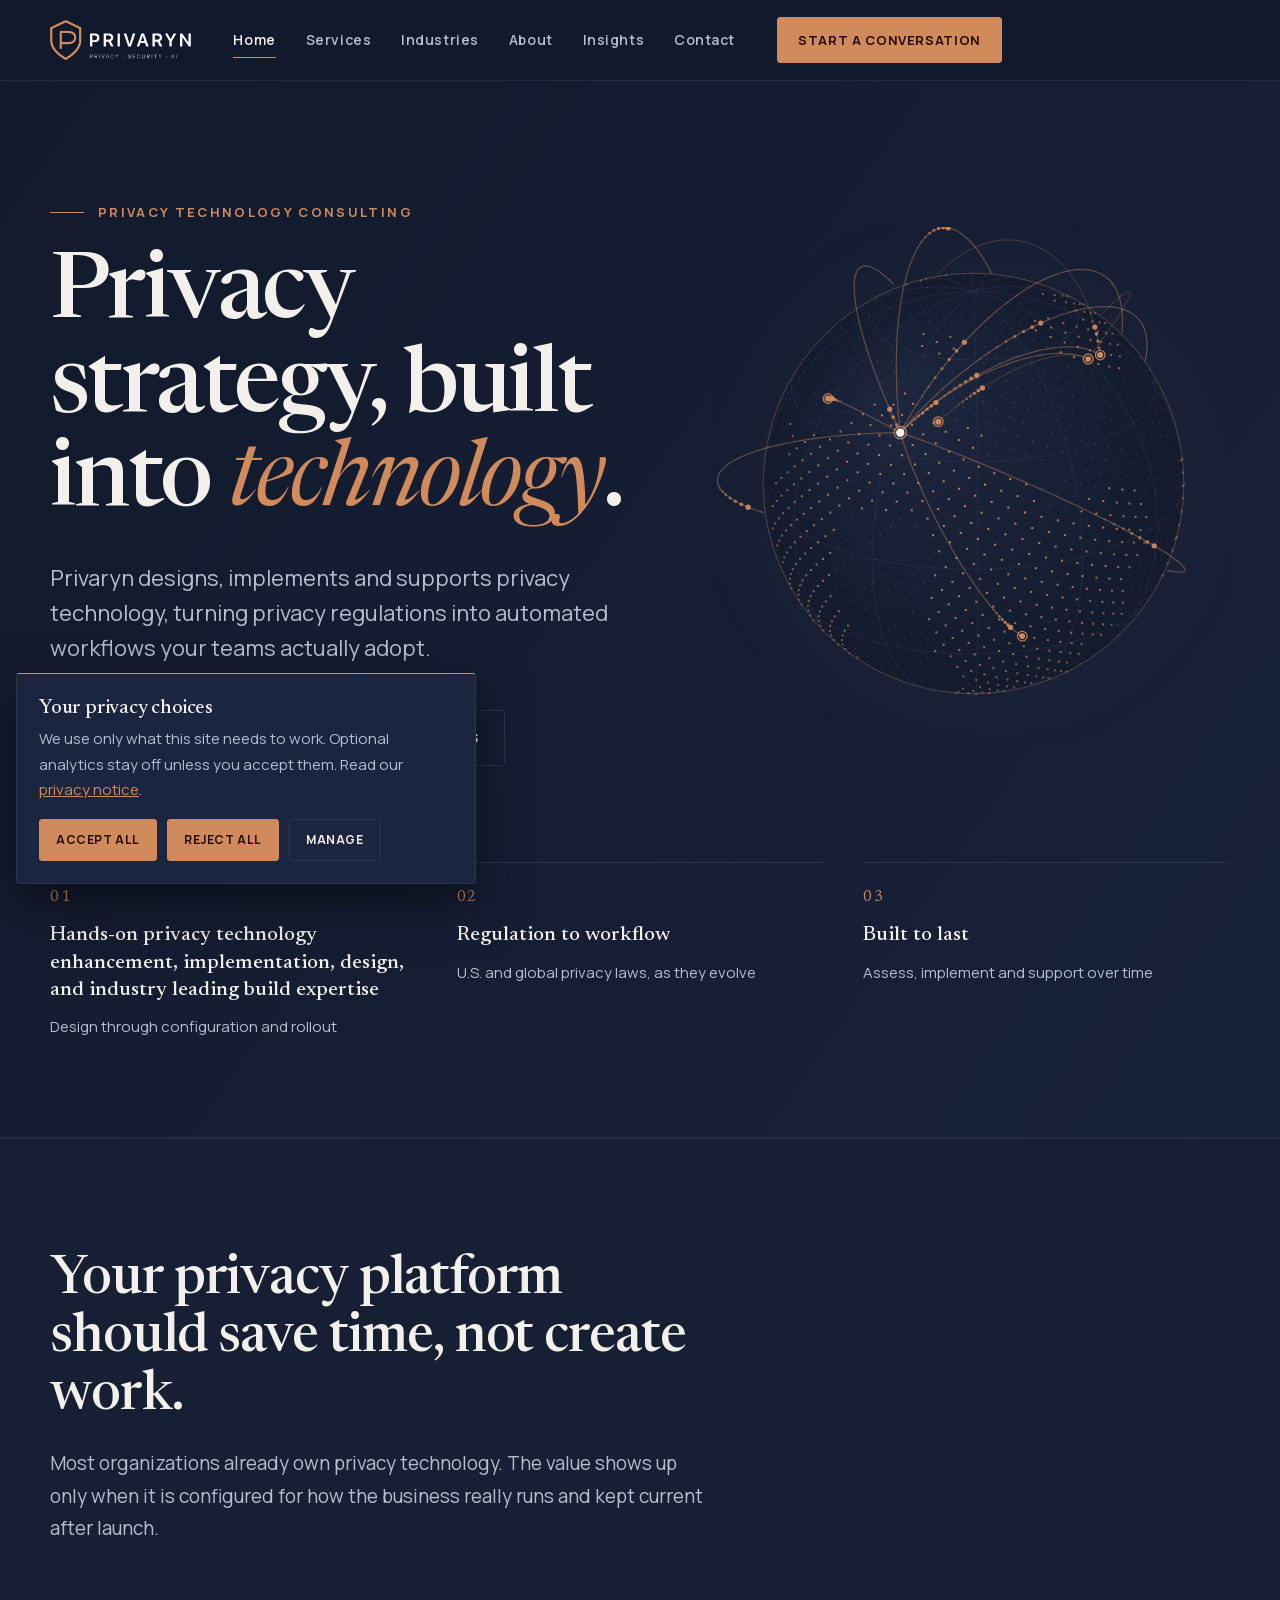
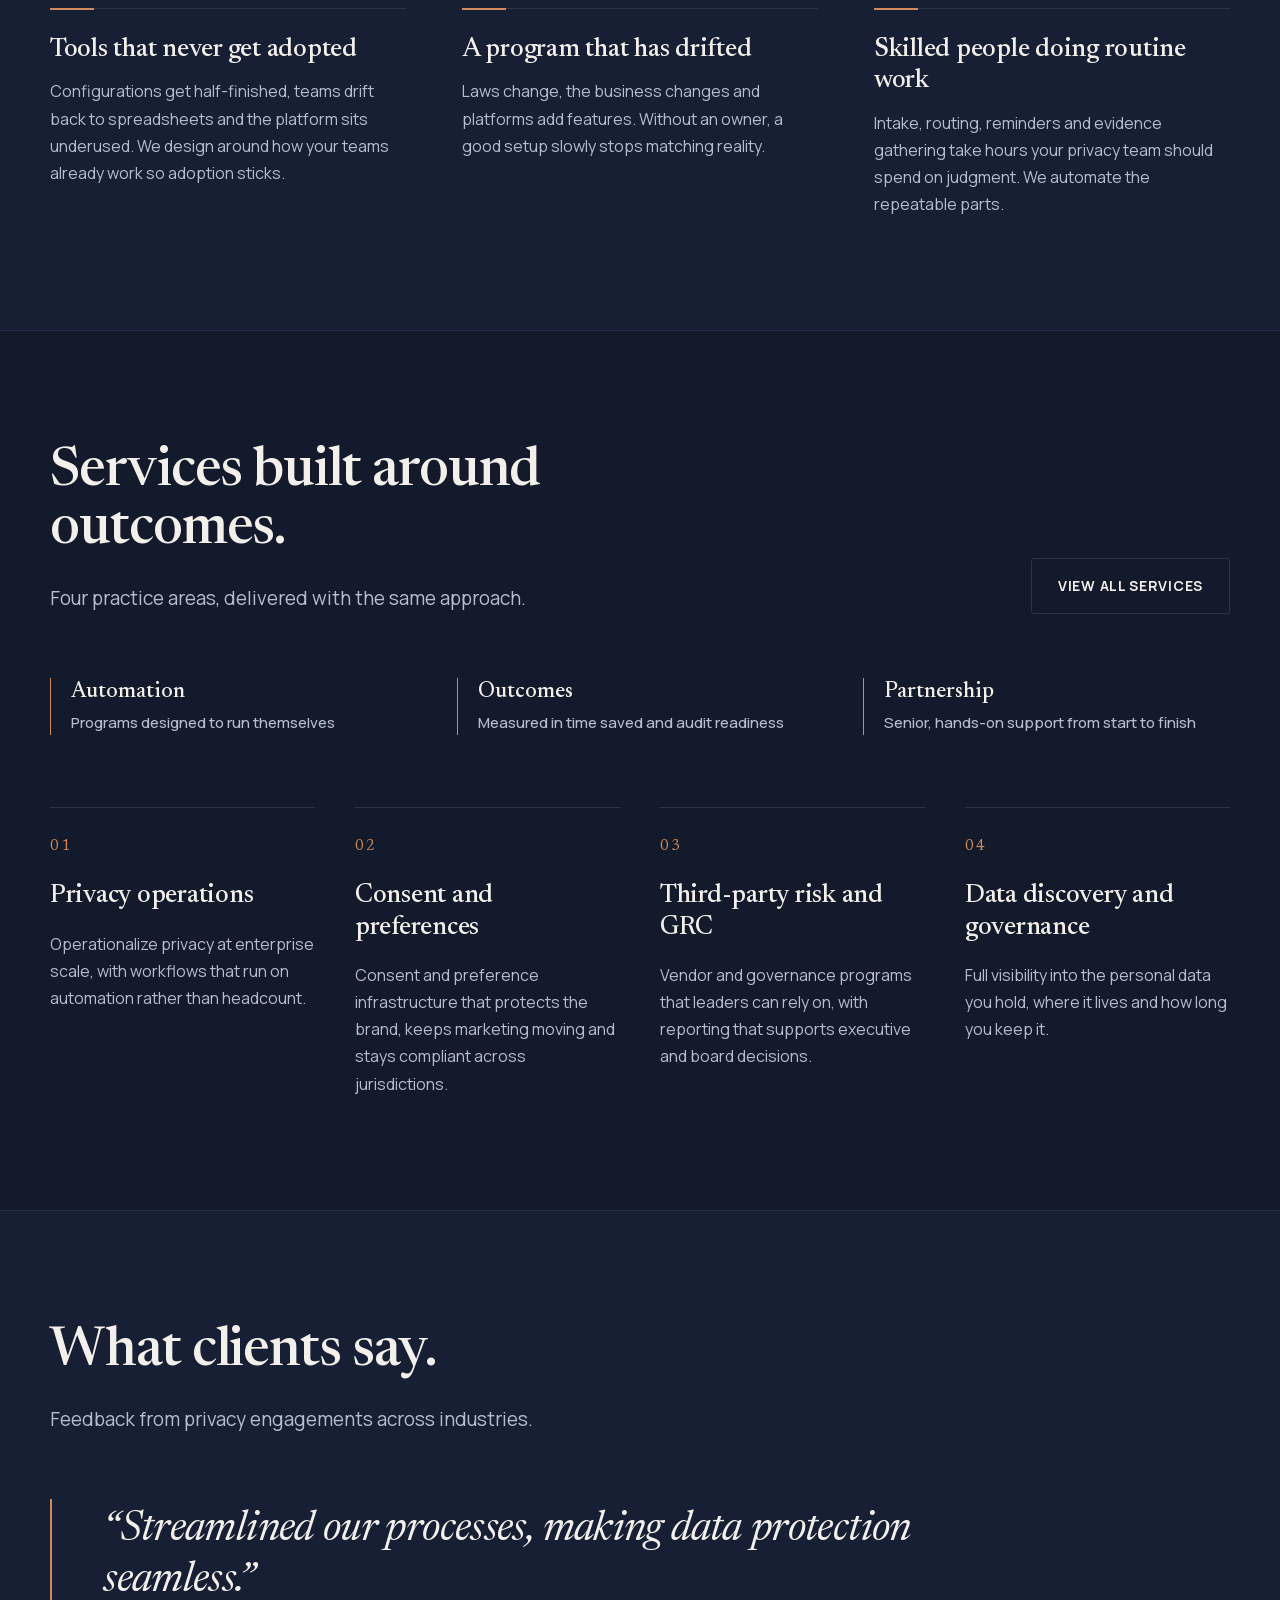
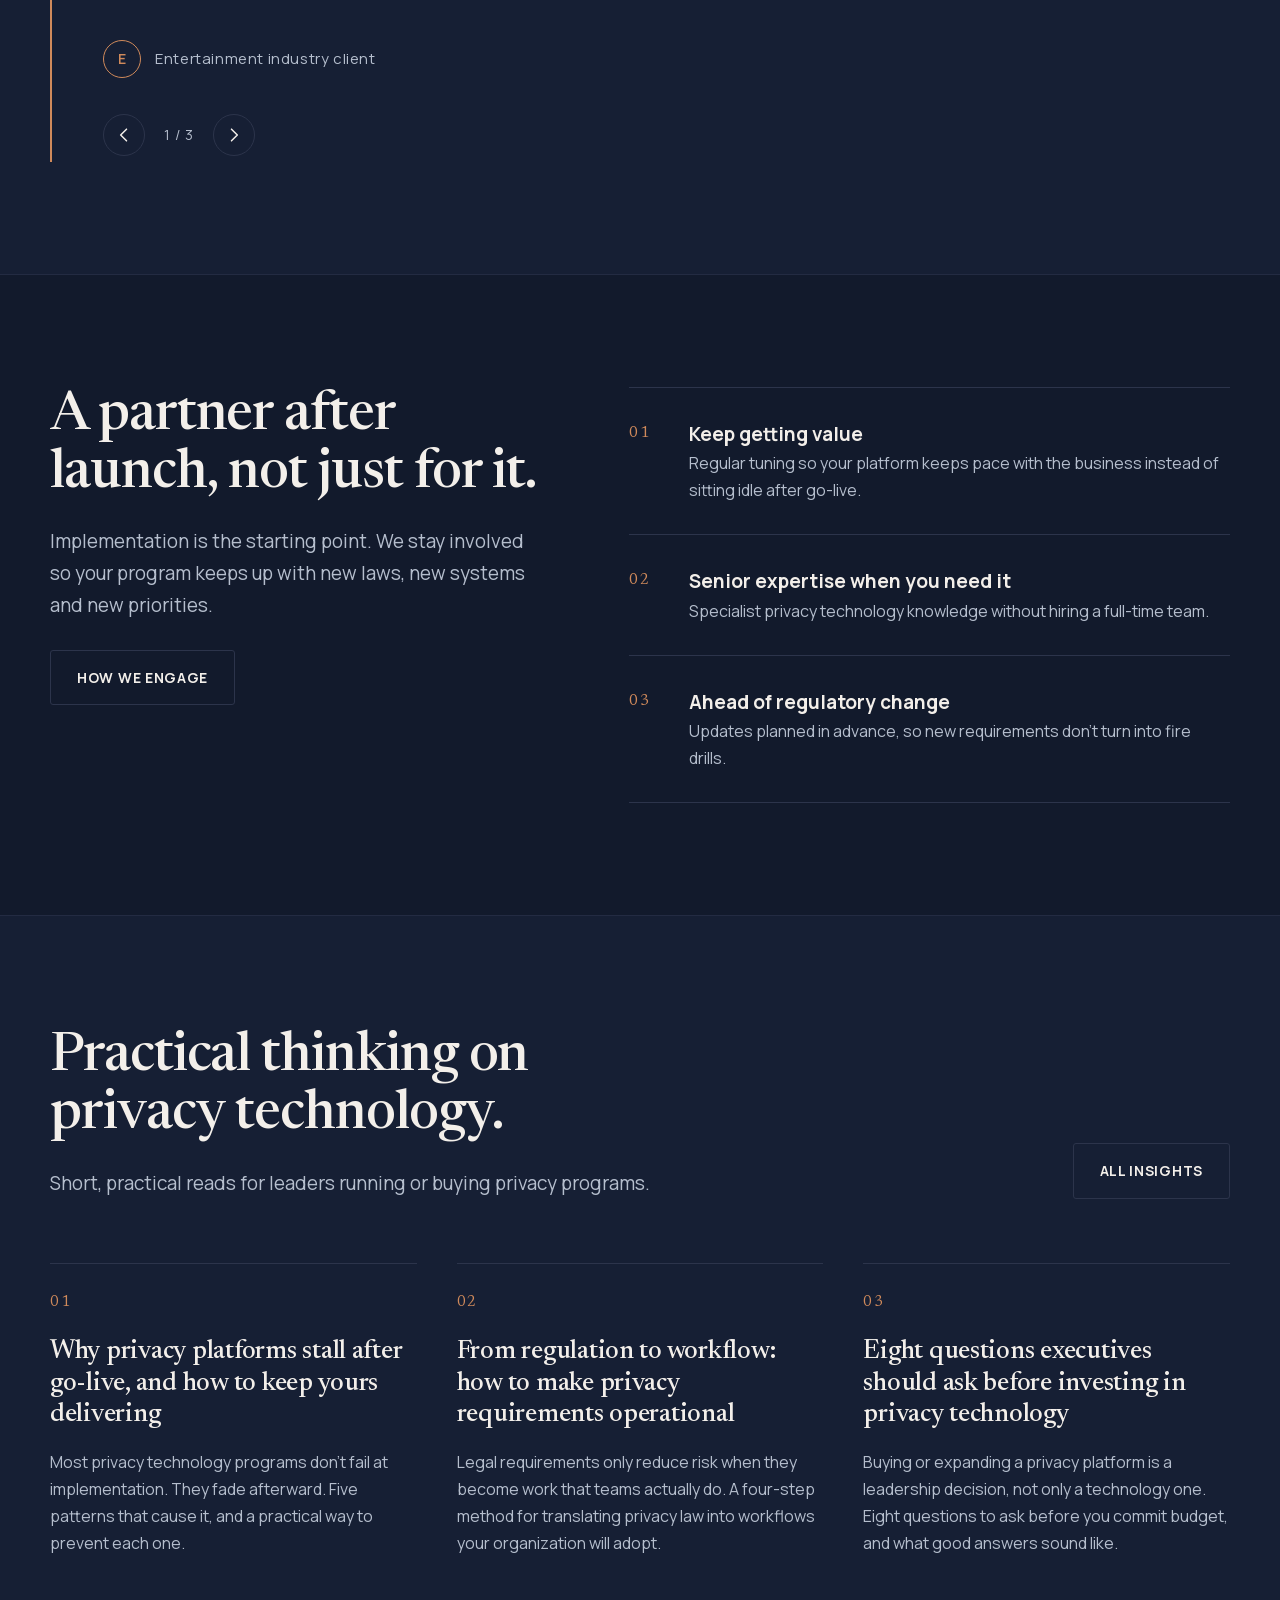
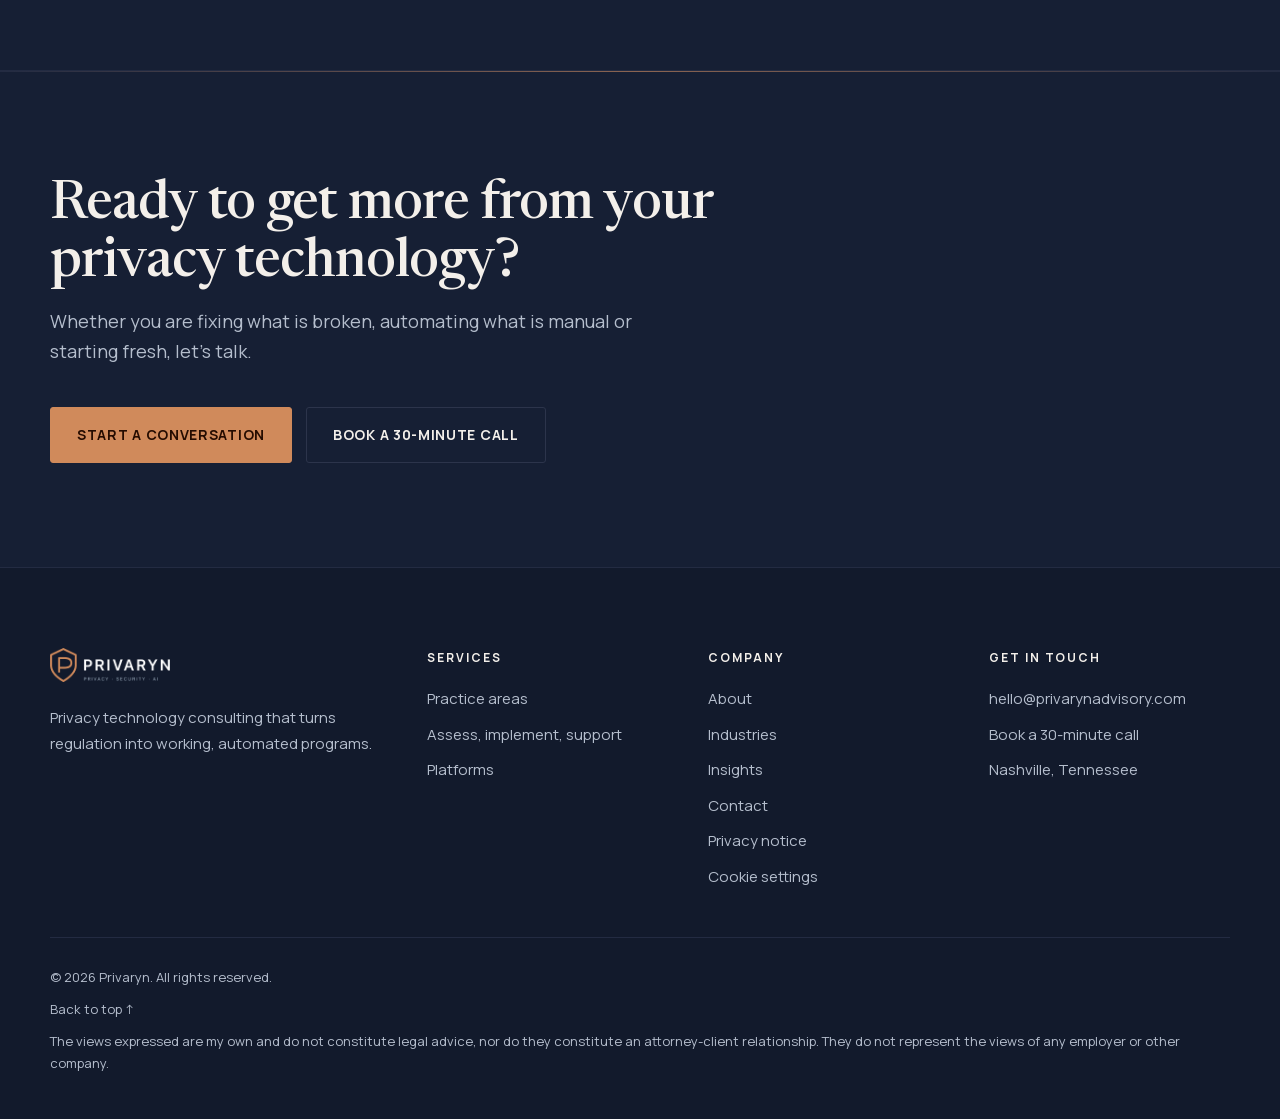
==== index.html @ 1a6e9bee "Connect contact form to Web3Forms and use hello@privarynadvisory.com Co-Authored-By: Claude Sonnet 5" ====
<!DOCTYPE html>
<html lang="en">
<head>
<meta charset="utf-8">
<meta name="viewport" content="width=device-width, initial-scale=1, viewport-fit=cover">
<title>Privaryn | Privacy technology consulting</title>
<meta name="description" content="Privaryn is a privacy technology consultancy. We work with executive teams to design, build and run privacy programs and compliance with global privacy laws and regulations.">
<link rel="canonical" href="https://privarynadvisory.com/">
<meta name="theme-color" content="#121a2c">
<link rel="icon" href="favicon.svg" type="image/svg+xml">
<link rel="icon" href="favicon-32.png" sizes="32x32" type="image/png">
<link rel="apple-touch-icon" href="apple-touch-icon.png">
<meta property="og:type" content="website">
<meta property="og:site_name" content="Privaryn">
<meta property="og:title" content="Privaryn | Privacy strategy, built into technology">
<meta property="og:description" content="Privaryn is a privacy technology consultancy. We work with executive teams to design, build and run privacy programs and compliance with global privacy laws and regulations.">
<meta property="og:url" content="https://privarynadvisory.com/">
<meta property="og:image" content="https://privarynadvisory.com/og-image.png">
<meta property="og:image:width" content="1200">
<meta property="og:image:height" content="630">
<meta property="og:image:alt" content="Privaryn: Privacy strategy, built into technology, with a globe of connected data flows">
<meta name="twitter:card" content="summary_large_image">
<meta name="twitter:title" content="Privaryn | Privacy strategy, built into technology">
<meta name="twitter:description" content="Privaryn is a privacy technology consultancy. We work with executive teams to design, build and run privacy programs and compliance with global privacy laws and regulations.">
<meta name="twitter:image" content="https://privarynadvisory.com/og-image.png">
<link rel="preload" href="fonts/manrope-latin.woff2" as="font" type="font/woff2" crossorigin>
<link rel="preload" href="fonts/newsreader-latin.woff2" as="font" type="font/woff2" crossorigin>
<script>document.documentElement.classList.add("js")</script>
<link rel="stylesheet" href="styles.css">
<script type="application/ld+json">{"@context": "https://schema.org", "@type": "FAQPage", "mainEntity": [{"@type": "Question", "name": "Do we need to already own a privacy platform?", "acceptedAnswer": {"@type": "Answer", "text": "Not necessarily. Many clients already own a platform and need it configured, automated or brought back in line with how the business runs. Others need help evaluating options and implementing one from the start. We work in both situations."}}, {"@type": "Question", "name": "Which privacy technology platforms and tools do you work with?", "acceptedAnswer": {"@type": "Answer", "text": "OneTrust, BigID, Securiti and Microsoft Purview, as well as homegrown solutions, such as an in-house tool or process your team has already built. Our approach is the same across platforms: design the process first, then configure the technology to support it."}}, {"@type": "Question", "name": "How does an engagement start?", "acceptedAnswer": {"@type": "Answer", "text": "With a conversation about how your organization actually works. From there we assess your current program and tools, then design a program that fits your processes, your people and your technology."}}, {"@type": "Question", "name": "Which privacy laws and regulations do you cover?", "acceptedAnswer": {"@type": "Answer", "text": "We translate U.S. and global privacy regulations, including GDPR and the growing set of U.S. state privacy laws, into practical workflows and platform configuration, and we plan updates as requirements change."}}, {"@type": "Question", "name": "Do you provide legal advice?", "acceptedAnswer": {"@type": "Answer", "text": "No. We design and implement privacy technology and operating processes, and we work alongside your legal and privacy counsel. Nothing on this site is legal advice."}}, {"@type": "Question", "name": "Can you support us after go-live?", "acceptedAnswer": {"@type": "Answer", "text": "Yes. Implementation is the starting point. We stay involved to tune the platform, keep your program current with new laws and systems, and bring in senior expertise when you need it."}}, {"@type": "Question", "name": "How do you work with our existing teams?", "acceptedAnswer": {"@type": "Answer", "text": "Alongside them. Our work is senior and hands-on, and we design around the way your teams already operate so the program is adopted and keeps running after we step back."}}, {"@type": "Question", "name": "How is an engagement scoped and priced?", "acceptedAnswer": {"@type": "Answer", "text": "It depends on what you need. You can start with a single assessment, bring us in to design and build, or keep us close as your program grows. Start a conversation and we will recommend a scope that fits."}}]}</script>
<script type="application/ld+json">{"@context": "https://schema.org", "@type": "ProfessionalService", "name": "Privaryn", "url": "https://privarynadvisory.com/", "logo": "https://privarynadvisory.com/apple-touch-icon.png", "image": "https://privarynadvisory.com/og-image.png", "description": "Privaryn is a privacy technology consultancy. We work with executive teams to design, build and run privacy programs and compliance with global privacy laws and regulations.", "founder": {"@type": "Person", "name": "Dev Sareen", "jobTitle": "Founder"}, "address": {"@type": "PostalAddress", "addressLocality": "Nashville", "addressRegion": "TN", "addressCountry": "US"}}</script>
</head>
<body>
<button type="button" class="skip" onclick="var m=document.querySelector('main');m.setAttribute('tabindex','-1');m.focus();">Skip to main content</button>
<header>
  <div class="wrap nav">
    <a class="brand" href="#home" aria-label="Privaryn home"><img src="[data-uri]" alt="Privaryn: Privacy, Security, AI"></a>
    <button class="menu-btn" aria-expanded="false" aria-controls="primary" aria-label="Menu"><svg class="ic" viewBox="0 0 24 24" aria-hidden="true"><path d="M4 7h16M4 12h16M4 17h16"/></svg></button>
    <nav id="primary" aria-label="Primary">
      <ul>
        <li><a href="#home">Home</a></li>
        <li><a href="#services">Services</a></li>
        <li><a href="#industries">Industries</a></li>
        <li><a href="#about">About</a></li>
        <li><a href="insights/">Insights</a></li>
        <li><a href="#contact">Contact</a></li>
      </ul>
    </nav>
    <a class="btn top" href="#contact">Start a conversation</a>
  </div>
</header>

<main>
<!-- HOME -->
<div class="view" id="view-home">
  <div class="hero">
    <div class="wrap">
      <div class="grid">
        <div>
          <p class="eyebrow">Privacy technology consulting</p>
          <h1>Privacy strategy, built into <em>technology</em>.</h1>
          <p class="lead">Privaryn designs, implements and supports privacy technology, turning privacy regulations into automated workflows your teams actually adopt.</p>
          <div class="actions">
            <a class="btn" href="#contact">Start a conversation</a>
            <a class="btn ghost" href="#services">Explore services</a>
          </div>
        </div>
        <canvas class="globe" id="globe" role="img" aria-label="A rotating globe showing data flowing securely between cities around the world"></canvas>
      </div>
      <div class="proof">
        <div><p><strong>Hands-on privacy technology enhancement, implementation, design, and industry leading build expertise</strong><span>Design through configuration and rollout</span></p></div>
        <div><p><strong>Regulation to workflow</strong><span>U.S. and global privacy laws, as they evolve</span></p></div>
        <div><p><strong>Built to last</strong><span>Assess, implement and support over time</span></p></div>
      </div>
    </div>
  </div>

  <section class="alt">
    <div class="wrap">
      <h2>Your privacy platform should save time, not create work.</h2>
      <p class="sub">Most organizations already own privacy technology. The value shows up only when it is configured for how the business really runs and kept current after launch.</p>
      <div class="cols">
        <div><h3>Tools that never get adopted</h3><p>Configurations get half-finished, teams drift back to spreadsheets and the platform sits underused. We design around how your teams already work so adoption sticks.</p></div>
        <div><h3>A program that has drifted</h3><p>Laws change, the business changes and platforms add features. Without an owner, a good setup slowly stops matching reality.</p></div>
        <div><h3>Skilled people doing routine work</h3><p>Intake, routing, reminders and evidence gathering take hours your privacy team should spend on judgment. We automate the repeatable parts.</p></div>
      </div>
    </div>
  </section>

  <section>
    <div class="wrap">
      <div class="head-row">
        <div><h2>Services built around outcomes.</h2><p class="sub">Four practice areas, delivered with the same approach.</p></div>
        <a class="btn ghost" href="#services">View all services</a>
      </div>
      <div class="pillars">
        <div><p>Automation<span>Programs designed to run themselves</span></p></div>
        <div><p>Outcomes<span>Measured in time saved and audit readiness</span></p></div>
        <div><p>Partnership<span>Senior, hands-on support from start to finish</span></p></div>
      </div>
      <div class="cards"><article class="card"><h3>Privacy operations</h3><p>Operationalize privacy at enterprise scale, with workflows that run on automation rather than headcount.</p></article><article class="card"><h3>Consent and preferences</h3><p>Consent and preference infrastructure that protects the brand, keeps marketing moving and stays compliant across jurisdictions.</p></article><article class="card"><h3>Third-party risk and GRC</h3><p>Vendor and governance programs that leaders can rely on, with reporting that supports executive and board decisions.</p></article><article class="card"><h3>Data discovery and governance</h3><p>Full visibility into the personal data you hold, where it lives and how long you keep it.</p></article></div>
    </div>
  </section>

  <section class="alt">
    <div class="wrap">
      <h2>What clients say.</h2>
      <p class="sub">Feedback from privacy engagements across industries.</p>
      <div class="quote-box">
        <div aria-live="polite">
          <blockquote id="q-text"></blockquote>
          <div class="who"><b id="q-init"></b><span id="q-who"></span></div>
        </div>
        <div class="q-ctrl">
          <button type="button" id="q-prev" aria-label="Previous testimonial"><svg class="ic" viewBox="0 0 24 24" aria-hidden="true"><path d="M15 5l-7 7 7 7"/></svg></button>
          <span id="q-count"></span>
          <button type="button" id="q-next" aria-label="Next testimonial"><svg class="ic" viewBox="0 0 24 24" aria-hidden="true"><path d="M9 5l7 7-7 7"/></svg></button>
        </div>
      </div>
    </div>
  </section>

  <section>
    <div class="wrap journey">
      <div>
        <h2>A partner after launch, not just for it.</h2>
        <p class="sub" style="margin-bottom:28px">Implementation is the starting point. We stay involved so your program keeps up with new laws, new systems and new priorities.</p>
        <a class="btn ghost" href="#services">How we engage</a>
      </div>
      <div class="list">
        <div><p><strong style="color:var(--text);display:block;font-size:19px">Keep getting value</strong>Regular tuning so your platform keeps pace with the business instead of sitting idle after go-live.</p></div>
        <div><p><strong style="color:var(--text);display:block;font-size:19px">Senior expertise when you need it</strong>Specialist privacy technology knowledge without hiring a full-time team.</p></div>
        <div><p><strong style="color:var(--text);display:block;font-size:19px">Ahead of regulatory change</strong>Updates planned in advance, so new requirements don't turn into fire drills.</p></div>
      </div>
    </div>
  </section>
  <section class="alt" id="insights-teaser">
    <div class="wrap">
      <div class="head-row">
        <div><h2>Practical thinking on privacy technology.</h2><p class="sub">Short, practical reads for leaders running or buying privacy programs.</p></div>
        <a class="btn ghost" href="insights/">All insights</a>
      </div>
      <div class="cards" style="grid-template-columns:repeat(3,1fr)"><article class="card"><h3><a href="insights/why-privacy-platforms-stall-after-go-live/" style="text-decoration:none">Why privacy platforms stall after go-live, and how to keep yours delivering</a></h3><p>Most privacy technology programs don't fail at implementation. They fade afterward. Five patterns that cause it, and a practical way to prevent each one.</p></article><article class="card"><h3><a href="insights/turning-privacy-regulation-into-workflows/" style="text-decoration:none">From regulation to workflow: how to make privacy requirements operational</a></h3><p>Legal requirements only reduce risk when they become work that teams actually do. A four-step method for translating privacy law into workflows your organization will adopt.</p></article><article class="card"><h3><a href="insights/questions-executives-should-ask-before-investing-in-privacy-technology/" style="text-decoration:none">Eight questions executives should ask before investing in privacy technology</a></h3><p>Buying or expanding a privacy platform is a leadership decision, not only a technology one. Eight questions to ask before you commit budget, and what good answers sound like.</p></article></div>
    </div>
  </section>
</div>

<!-- SERVICES -->
<div class="view" id="view-services" hidden>
  <div class="page-head"><div class="wrap">
    <h1>Privacy technology, designed and delivered.</h1>
    <p class="lead">From the first requirements workshop to configuration, rollout and ongoing support.</p>
  </div></div>
  <section>
    <div class="wrap">
      <h2>Practice areas.</h2>
      <p class="sub">Each area combines process design, platform configuration and the governance to keep it running.</p>
      <div class="cards two"><article class="card"><h3>Privacy operations</h3><p>Operationalize privacy at enterprise scale, with workflows that run on automation rather than headcount.</p><p class="cap-label">Capabilities</p><ul class="ticks"><li>Data mapping and records of processing (ROPA)</li><li>Privacy and data protection impact assessments (PIA / DPIA)</li><li>Data subject rights request fulfillment</li><li>Incident and breach response workflows</li></ul></article><article class="card"><h3>Consent and preferences</h3><p>Consent and preference infrastructure that protects the brand, keeps marketing moving and stays compliant across jurisdictions.</p><p class="cap-label">Capabilities</p><ul class="ticks"><li>Cookie and tracking consent management</li><li>Preference center strategy and design</li><li>Jurisdiction-specific consent rules</li><li>Ongoing consent monitoring and assurance</li></ul></article><article class="card"><h3>Third-party risk and GRC</h3><p>Vendor and governance programs that leaders can rely on, with reporting that supports executive and board decisions.</p><p class="cap-label">Capabilities</p><ul class="ticks"><li>Risk-tiered vendor intake</li><li>Vendor assessment design and automation</li><li>Control mapping to global privacy regulations</li><li>Executive risk reporting</li></ul></article><article class="card"><h3>Data discovery and governance</h3><p>Full visibility into the personal data you hold, where it lives and how long you keep it.</p><p class="cap-label">Capabilities</p><ul class="ticks"><li>Data discovery and classification</li><li>Data flow validation</li><li>Retention and disposition programs</li><li>Data governance operating model</li></ul></article></div>
    </div>
  </section>
  <section class="alt">
    <div class="wrap">
      <h2>Work with us your way.</h2>
      <p class="sub">Start with a single assessment, bring us in to build, or keep us close as your program grows.</p>
      <div class="cards" style="grid-template-columns:repeat(auto-fit,minmax(240px,1fr))">
        <article class="card"><h3>Assess</h3><p>A clear view of where your privacy program stands today, with a prioritized roadmap across processes, governance, controls and technology.</p></article>
        <article class="card"><h3>Implement</h3><p>Requirements, design, configuration and rollout of your privacy platforms, with legal, compliance and technology teams involved throughout.</p></article>
        <article class="card"><h3>Support</h3><p>Ongoing help keeping your platform and processes current as regulations and priorities change.</p></article>
      </div>
    </div>
  </section>
  <section>
    <div class="wrap">
      <h2>Platforms we work with.</h2>
      <p class="sub">We are platform-aware rather than platform-bound, and recommend what fits your program.</p>
      <ul class="chips"><li>OneTrust</li><li>BigID</li><li>Securiti</li><li>Microsoft Purview</li><li>Homegrown solutions</li></ul>
    </div>
  </section>
  <section class="alt" id="faq">
    <div class="wrap faq-grid">
      <div>
        <p class="eyebrow">FAQ</p>
        <h2>Questions we hear most.</h2>
        <p class="sub" style="margin-bottom:0">Can&rsquo;t find your answer? <a href="#contact" style="color:var(--accent)">Start a conversation</a>.</p>
      </div>
      <div class="faq"><details><summary>Do we need to already own a privacy platform?</summary><p>Not necessarily. Many clients already own a platform and need it configured, automated or brought back in line with how the business runs. Others need help evaluating options and implementing one from the start. We work in both situations.</p></details><details><summary>Which privacy technology platforms and tools do you work with?</summary><p>OneTrust, BigID, Securiti and Microsoft Purview, as well as homegrown solutions, such as an in-house tool or process your team has already built. Our approach is the same across platforms: design the process first, then configure the technology to support it.</p></details><details><summary>How does an engagement start?</summary><p>With a conversation about how your organization actually works. From there we assess your current program and tools, then design a program that fits your processes, your people and your technology.</p></details><details><summary>Which privacy laws and regulations do you cover?</summary><p>We translate U.S. and global privacy regulations, including GDPR and the growing set of U.S. state privacy laws, into practical workflows and platform configuration, and we plan updates as requirements change.</p></details><details><summary>Do you provide legal advice?</summary><p>No. We design and implement privacy technology and operating processes, and we work alongside your legal and privacy counsel. Nothing on this site is legal advice.</p></details><details><summary>Can you support us after go-live?</summary><p>Yes. Implementation is the starting point. We stay involved to tune the platform, keep your program current with new laws and systems, and bring in senior expertise when you need it.</p></details><details><summary>How do you work with our existing teams?</summary><p>Alongside them. Our work is senior and hands-on, and we design around the way your teams already operate so the program is adopted and keeps running after we step back.</p></details><details><summary>How is an engagement scoped and priced?</summary><p>It depends on what you need. You can start with a single assessment, bring us in to design and build, or keep us close as your program grows. Start a conversation and we will recommend a scope that fits.</p></details></div>
    </div>
  </section>
</div>

<!-- INDUSTRIES -->
<div class="view" id="view-industries" hidden>
  <div class="page-head"><div class="wrap">
    <h1>Experience across regulated industries.</h1>
    <p class="lead">Each sector carries its own data, risks and regulators. We bring that context into the design of your program.</p>
  </div></div>
  <section><div class="wrap"><div class="inds"><article class="ind"><div><h3>Entertainment</h3><p>Fan, subscriber and audience data, with consent and digital rights questions across many platforms.</p></div></article><article class="ind"><div><h3>Telecommunications & media</h3><p>Large volumes of customer data, where consent, retention and data subject requests have to work at scale.</p></div></article><article class="ind"><div><h3>Sports</h3><p>Ticketing, membership, fan engagement and athlete data moving between venues, apps and partners.</p></div></article><article class="ind"><div><h3>Energy</h3><p>Customer and usage data, plus a broad network of vendors and operational partners to keep under review.</p></div></article><article class="ind"><div><h3>Financial services</h3><p>Sensitive financial data, close regulator attention and heavy reliance on third parties.</p></div></article></div>
    <p class="sub" style="margin:48px 0 18px">Explore our sector pages</p>
    <div class="actions"><a class="btn ghost" href="industries/financial-services/">Financial services</a><a class="btn ghost" href="industries/telecommunications/">Telecommunications</a><a class="btn ghost" href="industries/media-entertainment/">Media and entertainment</a></div></div></section>
</div>

<!-- ABOUT -->
<div class="view" id="view-about" hidden>
  <div class="page-head"><div class="wrap">
    <h1>Where privacy law meets working technology.</h1>
    <p class="lead">Privaryn is a boutique privacy consultancy based in Nashville, Tennessee.</p>
  </div></div>
  <section>
    <div class="wrap about">
      <div>
        <h2>Meet the founder.</h2>
        <p>Dev Sareen leads Privaryn. He is a data privacy executive advisor with deep, hands-on experience in privacy technology, and a track record of partnering with senior leaders to turn regulatory complexity into clear strategy.</p>
        <p>He has worked directly with executive clients, including Fortune 500 organizations, to build enterprise privacy strategy and to design and deliver sophisticated compliance programs aligned with global privacy laws and regulations.</p>
        <p>Every engagement starts with how your organization actually works. From there, we design a privacy program that fits your business, your leadership priorities and your technology landscape.</p>
      </div>
      <div class="fact">
        <div><p><strong>Focus</strong><span>Privacy technology design, implementation and support</span></p></div>
        <div><p><strong>Platforms</strong><span>OneTrust, BigID, Securiti, Microsoft Purview and homegrown solutions</span></p></div>
        <div><p><strong>Regulations</strong><span>U.S. and global privacy regulations</span></p></div>
        <div><p><strong>Education</strong><span>BBA, Management Information Systems, University of Georgia, Terry College of Business</span></p></div>
        <div><p><strong>Location</strong><span>Nashville, Tennessee</span></p></div>
      </div>
    </div>
  </section>
  <section class="alt">
    <div class="wrap">
      <h2>How we work.</h2>
      <p class="sub">Four principles behind every engagement.</p>
      <div class="cards">
        <article class="card"><h3>Tailored</h3><p>Programs designed around your regulatory exposure, operating model and maturity.</p></article>
        <article class="card"><h3>Collaborative</h3><p>Workshops with legal, compliance, technology and DPO teams to build shared ownership.</p></article>
        <article class="card"><h3>Process first</h3><p>Clear ownership and fewer manual handoffs, so privacy work gets faster and risk goes down.</p></article>
        <article class="card"><h3>Automated</h3><p>Platforms configured to handle intake, routing, reminders, evidence and reporting.</p></article>
      </div>
    </div>
  </section>
</div>

<!-- CONTACT -->
<div class="view" id="view-contact" hidden>
  <div class="page-head"><div class="wrap">
    <h1>Start a conversation.</h1>
    <p class="lead">Fixing an implementation, automating manual work or starting fresh? Tell us where you are and we will reply with next steps.</p>
  </div></div>
  <section>
    <div class="wrap contact-grid">
      <form id="cform" novalidate data-key="4b508b0e-697a-4451-b507-6d77b6588631">
        <div class="fr">
          <label>Name<input name="name" autocomplete="name" required></label>
          <label>Work email<input name="email" type="email" autocomplete="email" required></label>
        </div>
        <div class="fr">
          <label>Company<input name="company" autocomplete="organization"></label>
          <label>Topic<select name="topic"><option>Privacy operations</option><option>Consent and preferences</option><option>Third-party risk and GRC</option><option>Data discovery and governance</option><option>Program assessment</option><option>Something else</option></select></label>
        </div>
        <label>How can we help?<textarea name="message" required></textarea></label>
        <input type="checkbox" name="botcheck" tabindex="-1" autocomplete="off" aria-hidden="true" style="position:absolute;left:-9999px;width:1px;height:1px;opacity:0">
        <div class="actions"><button class="btn" type="submit" id="cform-send">Send message</button><a class="btn ghost" href="https://calendly.com/sareen-dev/30min" target="_blank" rel="noopener noreferrer" aria-label="Book a 30-minute call (opens Calendly in a new tab)">Book a 30-minute call</a></div>
        <p class="note" id="cform-status" role="status" aria-live="polite"></p>
        <p class="note">Your message is sent securely through our form service to our inbox. See our <a href="#privacy" style="color:var(--accent)">privacy notice</a>.</p>
      </form>
      <div class="fact">
        <div><p><strong>Book a call</strong><span><a href="https://calendly.com/sareen-dev/30min" target="_blank" rel="noopener noreferrer" style="color:var(--accent)" aria-label="Schedule a 30-minute call (opens Calendly in a new tab)">Schedule 30 minutes</a> with Dev Sareen</span></p></div>
        <div><p><strong>Email</strong><span><a href="mailto:hello@privarynadvisory.com">hello@privarynadvisory.com</a></span></p></div>
        <div><p><strong>Based in</strong><span>Nashville, Tennessee, working with clients globally</span></p></div>
      </div>
    </div>
  </section>
</div>
<!-- PRIVACY -->
<div class="view" id="view-privacy" hidden>
  <div class="page-head"><div class="wrap">
    <h1>Privacy notice.</h1>
    <p class="lead">Last updated November 25, 2026</p>
  </div></div>
  <section><div class="wrap legal">
    <h2>Who we are</h2>
    <p>Privaryn is a privacy consulting practice based in Nashville, Tennessee. This notice explains how we handle personal information when you visit this website or contact us. If you have questions, email <a href="mailto:hello@privarynadvisory.com">hello@privarynadvisory.com</a>.</p>
    <h2>Information we collect</h2>
    <ul>
      <li><strong>Information you send us.</strong> When you email us, including through the contact form, we receive your name, email address, company and anything you include in your message. If you use the contact form, your message is sent through Web3Forms, a form-handling service, which passes it to our email inbox. Nothing is loaded from Web3Forms until you press send, and this site does not store the message itself.</li>
      <li><strong>Technical information.</strong> Like most websites, our hosting provider automatically receives basic technical data such as your IP address, browser type and the pages you request, so the site can load. Fonts and other site files are served from our own site, so no other companies receive this data when you browse.</li>
      <li><strong>Booking a call.</strong> If you choose to book a call, the link takes you to Calendly, a scheduling service, in a new tab. Calendly collects the details you enter there under its own privacy policy. Our site loads nothing from Calendly unless you click the link.</li>
      <li><strong>Links to other sites.</strong> Headlines in our Privacy news panel link to other publishers&rsquo; websites. Their own privacy practices apply once you click through.</li>
      <li><strong>Your cookie choice.</strong> We store your cookie preference in your browser so we don't ask again on every visit.</li>
    </ul>
    <h2>How we use it</h2>
    <p>We use your information to respond to inquiries, discuss and deliver our services, keep the website running securely, and meet our legal obligations. We do not sell your personal information or share it for cross-context behavioral advertising.</p>
    <h2>Legal bases (EEA and UK visitors)</h2>
    <p>We rely on our legitimate interests in responding to inquiries and running our website, on taking steps at your request before entering into a contract, on compliance with legal obligations, and on your consent for any optional cookies.</p>
    <h2>Cookies and similar technologies</h2>
    <p>This website does not currently use analytics or advertising cookies. It uses one strictly necessary browser storage entry to remember your cookie choice. If we add analytics in the future, it will stay off unless you accept it. You can change your choice at any time with the Cookie settings link in the footer.</p>
    <h2>Who we share it with</h2>
    <p>We share information only with service providers that help us operate, such as our website host, email provider, our contact form provider Web3Forms and, if you book a call, our scheduling provider Calendly, and when required by law. These providers may process data outside your country; where required, we rely on appropriate safeguards for those transfers.</p>
    <h2>How long we keep it</h2>
    <p>We keep inquiry emails for as long as needed to respond and maintain a business relationship, and then delete them unless we need to keep them for legal or accounting reasons.</p>
    <h2>Your rights</h2>
    <p>Depending on where you live, you may have the right to access, correct, delete or receive a copy of your personal information, to object to or restrict certain processing, and to withdraw consent. California residents also have the right to know what we collect and to opt out of sale or sharing, which we do not do, and we will not discriminate against you for using your rights. To make a request, email us. You may also complain to your local data protection authority.</p>
    <h2>Security</h2>
    <p>We use reasonable technical and organizational measures to protect personal information, but no method of transmission or storage is completely secure.</p>
    <h2>Children</h2>
    <p>This website is intended for businesses and is not directed to children. We do not knowingly collect personal information from children.</p>
    <h2>Changes to this notice</h2>
    <p>We may update this notice from time to time. The date at the top shows when it last changed.</p>
  </div></section>
</div>
</main>

<div class="cta" id="cta">
  <div class="wrap">
    <div><h2>Ready to get more from your privacy technology?</h2><p>Whether you are fixing what is broken, automating what is manual or starting fresh, let's talk.</p></div>
    <div class="actions"><a class="btn dark" href="#contact">Start a conversation</a><a class="btn ghost" href="https://calendly.com/sareen-dev/30min" target="_blank" rel="noopener noreferrer" aria-label="Book a 30-minute call (opens Calendly in a new tab)">Book a 30-minute call</a></div>
  </div>
</div>

<footer>
  <div class="wrap">
    <div class="f-top">
      <div><img src="[data-uri]" alt="Privaryn"><p>Privacy technology consulting that turns regulation into working, automated programs.</p></div>
      <div><h4>Services</h4><ul><li><a href="#services">Practice areas</a></li><li><a href="#services">Assess, implement, support</a></li><li><a href="#services">Platforms</a></li></ul></div>
      <div><h4>Company</h4><ul><li><a href="#about">About</a></li><li><a href="#industries">Industries</a></li><li><a href="insights/">Insights</a></li><li><a href="#contact">Contact</a></li><li><a href="#privacy">Privacy notice</a></li><li><button type="button" class="linkbtn" id="ck-open">Cookie settings</button></li></ul></div>
      <div><h4>Get in touch</h4><ul><li><a href="mailto:hello@privarynadvisory.com">hello@privarynadvisory.com</a></li><li><a href="https://calendly.com/sareen-dev/30min" target="_blank" rel="noopener noreferrer" aria-label="Book a 30-minute call (opens Calendly in a new tab)">Book a 30-minute call</a></li><li>Nashville, Tennessee</li></ul></div>
    </div>
    <div class="f-bot">
      <p>&copy; 2026 Privaryn. All rights reserved.</p>
      <p><button type="button" class="linkbtn" onclick="window.scrollTo(0,0)">Back to top &uarr;</button></p>
      <p>The views expressed are my own and do not constitute legal advice, nor do they constitute an attorney-client relationship. They do not represent the views of any employer or other company.</p>
    </div>
  </div>
</footer>

<div class="cookie" id="cookie" role="dialog" aria-labelledby="ck-title" hidden>
  <h3 id="ck-title">Your privacy choices</h3>
  <p>We use only what this site needs to work. Optional analytics stay off unless you accept them. Read our <a href="#privacy">privacy notice</a>.</p>
  <div class="ck-prefs" id="ck-prefs" hidden>
    <label class="ck-opt"><div>Strictly necessary<span>Remembers your cookie choice. Always on.</span></div><input type="checkbox" checked disabled></label>
    <label class="ck-opt"><div>Analytics<span>Helps us understand site use. Not in use today.</span></div><input type="checkbox" id="ck-an"></label>
  </div>
  <div class="ck-row">
    <button type="button" class="btn" id="ck-accept">Accept all</button>
    <button type="button" class="btn" id="ck-reject">Reject all</button>
    <button type="button" class="btn ghost" id="ck-manage">Manage</button>
    <button type="button" class="btn ghost" id="ck-save" hidden>Save choices</button>
  </div>
</div>

<aside class="newsdock" id="newsdock" aria-label="Privacy news" hidden>
  <div class="newspanel" id="newspanel" role="region" aria-labelledby="news-title" hidden>
    <div class="np-head">
      <div><h3 id="news-title">Privacy news</h3><p id="news-updated"></p></div>
      <button type="button" class="np-close" id="news-close" aria-label="Close privacy news">&times;</button>
    </div>
    <ul id="news-list"></ul>
    <p class="np-note">Headlines are gathered daily from public sources and link to the original publishers. Privaryn does not endorse linked content.</p>
  </div>
  <button type="button" class="newstab" id="news-tab" aria-label="Privacy news" aria-expanded="false" aria-controls="newspanel"><span class="nt-dot" aria-hidden="true"></span><svg class="nt-ic" viewBox="0 0 24 24" width="22" height="22" aria-hidden="true"><path d="M5 5h11v14H7a2 2 0 0 1-2-2z"/><path d="M16 9h3v8a2 2 0 0 1-2 2"/><path d="M8 9h5M8 12h5M8 15h3"/></svg><span class="nt-label">Privacy news</span></button>
</aside>

<script>
(function(){
  var views=["home","services","industries","about","contact","privacy"];
  var titles={home:"Privaryn | Privacy technology consulting",services:"Services | Privaryn",industries:"Industries | Privaryn",about:"About | Privaryn",contact:"Contact | Privaryn",privacy:"Privacy notice | Privaryn"};
  var nav=document.getElementById("primary"),mb=document.querySelector(".menu-btn");
  function show(){
    var h=location.hash.slice(1); if(views.indexOf(h)<0) h="home";
    views.forEach(function(v){document.getElementById("view-"+v).hidden=(v!==h);});
    document.querySelectorAll("#primary a").forEach(function(a){
      if(a.getAttribute("href")==="#"+h) a.setAttribute("aria-current","page"); else a.removeAttribute("aria-current");
    });
    document.getElementById("cta").hidden=(h==="contact");
    document.title=titles[h];
    nav.classList.remove("open"); mb.setAttribute("aria-expanded","false");
    window.scrollTo(0,0);
  }
  mb.addEventListener("click",function(){var o=nav.classList.toggle("open");mb.setAttribute("aria-expanded",o?"true":"false");});
  window.addEventListener("hashchange",show); show();

  var Q=[
    ["\u201cStreamlined our processes, making data protection seamless.\u201d","Entertainment industry client","E"],
    ["\u201cAllowed us to efficiently manage sensitive financial data.\u201d","Financial services client","F"],
    ["\u201cSignificantly improved our compliance and operational efficiency.\u201d","Telecommunications client","T"]
  ],i=0;
  function q(){document.getElementById("q-text").textContent=Q[i][0];document.getElementById("q-who").textContent=Q[i][1];document.getElementById("q-init").textContent=Q[i][2];document.getElementById("q-count").textContent=(i+1)+" / "+Q.length;}
  document.getElementById("q-prev").onclick=function(){i=(i+Q.length-1)%Q.length;q();};
  document.getElementById("q-next").onclick=function(){i=(i+1)%Q.length;q();};
  q();

  var KEY="privaryn-consent",cb=document.getElementById("cookie"),pr=document.getElementById("ck-prefs"),sv=document.getElementById("ck-save"),mg=document.getElementById("ck-manage"),an=document.getElementById("ck-an");
  function getC(){try{return JSON.parse(localStorage.getItem(KEY));}catch(e){return null;}}
  function setC(a){try{localStorage.setItem(KEY,JSON.stringify({necessary:true,analytics:a,date:new Date().toISOString()}));}catch(e){} cb.hidden=true;}
  function prefs(on){pr.hidden=!on;sv.hidden=!on;mg.hidden=on;}
  function openB(withPrefs){var c=getC();an.checked=!!(c&&c.analytics);prefs(!!withPrefs);cb.hidden=false;}
  document.getElementById("ck-accept").onclick=function(){setC(true);};
  document.getElementById("ck-reject").onclick=function(){setC(false);};
  mg.onclick=function(){prefs(true);};
  sv.onclick=function(){setC(an.checked);};
  document.getElementById("ck-open").onclick=function(){openB(true);};
  if(!getC()) openB(false);

  (function(){
    var EMAIL="hello@privarynadvisory.com",f=document.getElementById("cform"),st=document.getElementById("cform-status"),btn=document.getElementById("cform-send");
    if(!f)return;
    function mailto(d){location.href="mailto:"+EMAIL+"?subject="+encodeURIComponent("Privaryn inquiry: "+d.topic)+"&body="+encodeURIComponent("Name: "+d.name+"\nEmail: "+d.email+"\nCompany: "+d.company+"\nTopic: "+d.topic+"\n\n"+d.message);}
    function say(msg,link){st.textContent=msg+" ";if(link){var a=document.createElement("a");a.href="mailto:"+EMAIL;a.textContent=EMAIL;a.style.color="var(--accent)";st.appendChild(a);st.appendChild(document.createTextNode("."));}}
    f.addEventListener("submit",function(e){
      e.preventDefault(); if(!f.reportValidity())return; if(f.botcheck&&f.botcheck.checked)return;
      var d={name:f.name.value,email:f.email.value,company:f.company.value,topic:f.topic.value,message:f.message.value},key=f.dataset.key||"";
      if(key.indexOf("REPLACE")===0||!window.fetch){mailto(d);return;}
      btn.disabled=true;btn.textContent="Sending...";st.textContent="";
      fetch("https://api.web3forms.com/submit",{method:"POST",headers:{"Content-Type":"application/json","Accept":"application/json"},body:JSON.stringify({access_key:key,subject:"Privaryn inquiry: "+d.topic,from_name:d.name,name:d.name,email:d.email,company:d.company,topic:d.topic,message:d.message,botcheck:""})})
      .then(function(r){return r.json();})
      .then(function(j){if(j&&j.success){f.reset();say("Thank you. Your message has been sent and we will reply soon.");}else{throw new Error("fail");}})
      .catch(function(){say("Sorry, that did not send. Please email us at",true);})
      .then(function(){btn.disabled=false;btn.textContent="Send message";});
    });
  })();
})();
</script>
<script>
(function(){
  var c=document.getElementById("globe"); if(!c||!c.getContext) return;
  var ctx=c.getContext("2d"), reduce=window.matchMedia("(prefers-reduced-motion: reduce)").matches;
  var cs=getComputedStyle(document.documentElement);
  function rgb(v,d){v=(v||"").trim();var m=/^#?([0-9a-f]{6})$/i.exec(v);if(!m)return d;var n=parseInt(m[1],16);return [(n>>16)&255,(n>>8)&255,n&255];}
  var T=rgb(cs.getPropertyValue("--accent"),[208,138,91]), L=rgb(cs.getPropertyValue("--line-2"),[44,52,75]);
  function rgba(a,al){return "rgba("+a[0]+","+a[1]+","+a[2]+","+al+")";}
  var W=0,H=0,R=0,DPR=1;
  function size(){var r=c.getBoundingClientRect();if(r.width<2)return false;DPR=Math.min(2,window.devicePixelRatio||1);W=r.width;H=r.height;c.width=Math.round(W*DPR);c.height=Math.round(H*DPR);ctx.setTransform(DPR,0,0,DPR,0,0);R=Math.min(W,H)*0.41;return true;}
  function hs(i,j,k){var n=Math.sin(i*127.1+j*311.7+k*74.7)*43758.5453;return n-Math.floor(n);}
  function sm(t){return t*t*(3-2*t);}
  function lp(a,b,t){return a+(b-a)*t;}
  function vn(x,y,z){var xi=Math.floor(x),yi=Math.floor(y),zi=Math.floor(z),xf=sm(x-xi),yf=sm(y-yi),zf=sm(z-zi);
    return lp(lp(lp(hs(xi,yi,zi),hs(xi+1,yi,zi),xf),lp(hs(xi,yi+1,zi),hs(xi+1,yi+1,zi),xf),yf),lp(lp(hs(xi,yi,zi+1),hs(xi+1,yi,zi+1),xf),lp(hs(xi,yi+1,zi+1),hs(xi+1,yi+1,zi+1),xf),yf),zf);}
  var N=2300,pts=[],i;
  for(i=0;i<N;i++){var y=1-2*(i+.5)/N,r=Math.sqrt(1-y*y),th=i*2.399963,x=Math.cos(th)*r,z=Math.sin(th)*r;
    var n=vn(x*2.1+5,y*2.1+5,z*2.1+5)*.66+vn(x*4.7,y*4.7,z*4.7)*.34;pts.push({x:x,y:y,z:z,land:n>0.5});}
  function ll(la,lo){la*=Math.PI/180;lo*=Math.PI/180;return [Math.cos(la)*Math.sin(lo),Math.sin(la),Math.cos(la)*Math.cos(lo)];}
  var cities={nash:[36.16,-86.78],lon:[51.5,-0.12],fra:[50.1,8.68],sin:[1.35,103.8],syd:[-33.9,151.2],sao:[-23.5,-46.6],tok:[35.7,139.7],mum:[19.1,72.9],nyc:[40.7,-74],sfo:[37.8,-122.4],dxb:[25.2,55.3],jnb:[-26.2,28]};
  var pairs=[["nash","lon"],["nash","fra"],["nash","sin"],["nash","syd"],["nash","sao"],["nash","tok"],["nash","mum"],["nash","dxb"],["nash","jnb"],["nash","sfo"],["lon","sin"],["fra","tok"],["nyc","lon"]];
  var arcs=pairs.map(function(pr,k){var a=ll(cities[pr[0]][0],cities[pr[0]][1]),b=ll(cities[pr[1]][0],cities[pr[1]][1]);
    var d=Math.max(-1,Math.min(1,a[0]*b[0]+a[1]*b[1]+a[2]*b[2])),w=Math.acos(d),line=[],j,t,s1,s2,v,hh=.10+.16*(w/Math.PI);
    for(j=0;j<=44;j++){t=j/44;s1=Math.sin((1-t)*w)/Math.sin(w);s2=Math.sin(t*w)/Math.sin(w);v=[a[0]*s1+b[0]*s2,a[1]*s1+b[1]*s2,a[2]*s1+b[2]*s2];var e=1+hh*Math.sin(Math.PI*t);line.push([v[0]*e,v[1]*e,v[2]*e]);}
    return {line:line,off:k*0.173,hub:pr[0]==="nash"};});
  var nodes=Object.keys(cities).map(function(k){return {v:ll(cities[k][0],cities[k][1]),hub:k==="nash"};});
  var ang=0.9,tilt=0.42,tgtTilt=0.42,lastT=0,clock=0;
  function rot(v,ca,sa,ct,st){var x1=v[0]*ca+v[2]*sa,z1=-v[0]*sa+v[2]*ca,y2=v[1]*ct-z1*st,z2=v[1]*st+z1*ct;return [x1,y2,z2];}
  function draw(){
    if(!W&&!size())return;
    var cx=W/2,cy=H/2,ca=Math.cos(ang),sa=Math.sin(ang),ct=Math.cos(tilt),st=Math.sin(tilt),q,p,k,j;
    ctx.clearRect(0,0,W,H);
    var g=ctx.createRadialGradient(cx,cy,R*.2,cx,cy,R*1.35);g.addColorStop(0,rgba(T,.07));g.addColorStop(.7,rgba(T,.02));g.addColorStop(1,rgba(T,0));
    ctx.fillStyle=g;ctx.beginPath();ctx.arc(cx,cy,R*1.35,0,7);ctx.fill();
    var sg=ctx.createRadialGradient(cx-R*.35,cy-R*.4,R*.1,cx,cy,R);sg.addColorStop(0,"rgba(28,38,62,.85)");sg.addColorStop(1,"rgba(18,26,44,.9)");
    ctx.fillStyle=sg;ctx.beginPath();ctx.arc(cx,cy,R,0,7);ctx.fill();
    ctx.lineWidth=1;ctx.strokeStyle=rgba(T,.35);ctx.beginPath();ctx.arc(cx,cy,R,0,7);ctx.stroke();
    ctx.strokeStyle=rgba(L,.55);
    function trace(fn,steps){var prev=null,pt,a;ctx.beginPath();for(var s=0;s<=steps;s++){a=rot(fn(s/steps),ca,sa,ct,st);if(a[2]>0){pt=[cx+a[0]*R,cy-a[1]*R];if(prev)ctx.lineTo(pt[0],pt[1]);else ctx.moveTo(pt[0],pt[1]);prev=pt;}else prev=null;}ctx.stroke();}
    for(k=-60;k<=60;k+=30)(function(la){trace(function(t){return ll(la,t*360-180);},90);})(k);
    for(k=0;k<360;k+=30)(function(lo){trace(function(t){return ll(t*180-90,lo);},45);})(k);
    for(j=0;j<pts.length;j++){q=pts[j];p=rot([q.x,q.y,q.z],ca,sa,ct,st);
      if(p[2]>0){var al=.18+.5*p[2];if(q.land){ctx.fillStyle=rgba(T,Math.min(.95,al+.25));ctx.fillRect(cx+p[0]*R-1,cy-p[1]*R-1,2,2);}else{ctx.fillStyle="rgba(181,190,205,"+(.1+.22*p[2])+")";ctx.fillRect(cx+p[0]*R-.6,cy-p[1]*R-.6,1.2,1.2);}}
      else if(q.land){ctx.fillStyle=rgba(T,.07);ctx.fillRect(cx+p[0]*R-.8,cy-p[1]*R-.8,1.6,1.6);}}
    function vis(a){return a[2]>0||(a[0]*a[0]+a[1]*a[1])>1;}
    for(k=0;k<arcs.length;k++){var A=arcs[k],pr=null,a2,xy;
      ctx.lineWidth=A.hub?1.2:1;ctx.strokeStyle=rgba(T,A.hub?.42:.28);ctx.beginPath();
      for(j=0;j<A.line.length;j++){a2=rot(A.line[j],ca,sa,ct,st);if(vis(a2)){xy=[cx+a2[0]*R,cy-a2[1]*R];if(pr)ctx.lineTo(xy[0],xy[1]);else ctx.moveTo(xy[0],xy[1]);pr=xy;}else pr=null;}
      ctx.stroke();
      var ph=(clock*.16+A.off)%1,idx=ph*(A.line.length-1),i0=Math.floor(idx),tr;
      for(tr=0;tr<9;tr++){var ii=i0-tr;if(ii<0)break;a2=rot(A.line[ii],ca,sa,ct,st);if(!vis(a2))continue;
        ctx.fillStyle=rgba(T,(1-tr/9)*.95);ctx.beginPath();ctx.arc(cx+a2[0]*R,cy-a2[1]*R,(tr===0?2.6:2)*(1-tr/14),0,7);ctx.fill();}}
    for(k=0;k<nodes.length;k++){a2=rot(nodes[k].v,ca,sa,ct,st);if(a2[2]<=0.02)continue;
      var nx=cx+a2[0]*R,ny=cy-a2[1]*R,rad=nodes[k].hub?4.2:2.8,pul=(Math.sin(clock*2+k)+1)/2;
      ctx.strokeStyle=rgba(T,.5*(1-pul));ctx.lineWidth=1;ctx.beginPath();ctx.arc(nx,ny,rad+pul*9,0,7);ctx.stroke();
      ctx.fillStyle=nodes[k].hub?"#f3efea":rgba(T,1);ctx.beginPath();ctx.arc(nx,ny,rad,0,7);ctx.fill();
      ctx.strokeStyle=rgba(T,.9);ctx.lineWidth=1.2;ctx.beginPath();ctx.arc(nx,ny,rad+2,0,7);ctx.stroke();}
  }
  var running=false,onScreen=true,raf=0;
  function frame(ts){raf=0;if(!running)return;var dt=lastT?Math.min(.05,(ts-lastT)/1000):0;lastT=ts;clock+=dt;ang+=dt*.13;tilt+=(tgtTilt-tilt)*.04;draw();raf=requestAnimationFrame(frame);}
  function go(){var want=onScreen&&!document.hidden&&!reduce&&!!c.offsetParent;if(want&&!running){running=true;lastT=0;raf=requestAnimationFrame(frame);}else if(!want&&running){running=false;if(raf)cancelAnimationFrame(raf);raf=0;}}
  if("IntersectionObserver" in window)new IntersectionObserver(function(es){onScreen=es[0].isIntersecting;go();}).observe(c);
  document.addEventListener("visibilitychange",go);window.addEventListener("hashchange",function(){setTimeout(function(){W=0;go();if(reduce)draw();},50);});
  window.addEventListener("resize",function(){W=0;if(reduce)draw();});
  var hero=c.closest(".hero");if(hero&&!reduce&&window.matchMedia("(pointer:fine)").matches)hero.addEventListener("pointermove",function(e){var b=hero.getBoundingClientRect();tgtTilt=.42+((e.clientY-b.top)/b.height-.5)*.22;});
  if(reduce){ang=2.2;draw();}else{draw();go();}
})();
</script>
<script>
(function(){
  var sel=".cols>div,.card,.proof>div,.pillars>div,.list>div,.ind,.fact,.quote-box,.chips,.cta .wrap,section h2,section .sub,.head-row,.about p,form,.faq details";
  var els=document.querySelectorAll(sel);
  if(!("IntersectionObserver" in window)||window.matchMedia("(prefers-reduced-motion: reduce)").matches){return;}
  var io=new IntersectionObserver(function(es){es.forEach(function(e){if(e.isIntersecting){e.target.classList.add("in");io.unobserve(e.target);}});},{threshold:.12,rootMargin:"0px 0px -6% 0px"});
  els.forEach(function(el){el.classList.add("rv");io.observe(el);});
  window.addEventListener("hashchange",function(){setTimeout(function(){els.forEach(function(el){if(!el.classList.contains("in")){var r=el.getBoundingClientRect();if(r.top<innerHeight)el.classList.add("in");}});},60);});
})();
</script>
<script>
(function(){
  var dock=document.getElementById("newsdock"); if(!dock||!window.fetch) return;
  var tab=document.getElementById("news-tab"),panel=document.getElementById("newspanel"),list=document.getElementById("news-list"),upd=document.getElementById("news-updated"),cl=document.getElementById("news-close");
  function fmt(s){var d=new Date(s+"T12:00:00");return isNaN(d)?"":d.toLocaleDateString(undefined,{month:"short",day:"numeric"});}
  function open(o){panel.hidden=!o;tab.setAttribute("aria-expanded",o?"true":"false");if(o)cl.focus();}
  fetch("news.json",{cache:"no-cache"}).then(function(r){return r.ok?r.json():Promise.reject();}).then(function(d){
    if(!d||!d.items||!d.items.length)return;
    d.items.slice(0,8).forEach(function(it){
      if(!it||typeof it.url!=="string"||it.url.indexOf("https://")!==0)return;
      var li=document.createElement("li"),a=document.createElement("a"),m=document.createElement("span"),s=document.createElement("span"),t=document.createElement("span");
      a.href=it.url;a.target="_blank";a.rel="noopener noreferrer";
      m.className="n-meta";m.textContent=it.source||"";s.textContent=fmt(it.date);m.appendChild(s);
      t.className="n-title";t.textContent=it.title||"";
      a.appendChild(m);a.appendChild(t);li.appendChild(a);list.appendChild(li);
    });
    if(!list.children.length)return;
    if(d.updated)upd.textContent="Updated "+fmt(d.updated);
    dock.hidden=false;
  }).catch(function(){});
  var mq=window.matchMedia("(max-width:860px)"),ticking=false;
  function hold(){ticking=false;var hero=document.querySelector(".hero"),hide=false;
    if(mq.matches&&hero&&hero.offsetParent!==null){hide=hero.getBoundingClientRect().bottom>window.innerHeight*0.55;}
    if(hide&&!panel.hidden)open(false);
    dock.classList.toggle("hold",hide);}
  function req(){if(!ticking){ticking=true;requestAnimationFrame(hold);}}
  window.addEventListener("scroll",req,{passive:true});window.addEventListener("resize",req);window.addEventListener("hashchange",function(){setTimeout(hold,80);});
  if(mq.addEventListener)mq.addEventListener("change",hold);
  hold();
  tab.addEventListener("click",function(){open(panel.hidden);});
  cl.addEventListener("click",function(){open(false);tab.focus();});
  document.addEventListener("keydown",function(e){if(e.key==="Escape"&&!panel.hidden){open(false);tab.focus();}});
  document.addEventListener("click",function(e){if(!panel.hidden&&!dock.contains(e.target))open(false);});
})();
</script>
</body>
</html>
---- styles.css ----
@font-face{font-family:"Manrope";font-style:normal;font-weight:400 700;font-display:swap;src:url(fonts/manrope-latin.woff2) format("woff2");unicode-range:U+0000-00FF,U+0131,U+0152-0153,U+02BB-02BC,U+02C6,U+02DA,U+02DC,U+0304,U+0308,U+0329,U+2000-206F,U+20AC,U+2122,U+2191,U+2193,U+2212,U+2215,U+FEFF,U+FFFD}
@font-face{font-family:"Newsreader";font-style:normal;font-weight:400 500;font-display:swap;src:url(fonts/newsreader-latin.woff2) format("woff2");unicode-range:U+0000-00FF,U+0131,U+0152-0153,U+02BB-02BC,U+02C6,U+02DA,U+02DC,U+0304,U+0308,U+0329,U+2000-206F,U+20AC,U+2122,U+2191,U+2193,U+2212,U+2215,U+FEFF,U+FFFD}
@font-face{font-family:"Newsreader";font-style:italic;font-weight:400;font-display:swap;src:url(fonts/newsreader-italic-latin.woff2) format("woff2");unicode-range:U+0000-00FF,U+0131,U+0152-0153,U+02BB-02BC,U+02C6,U+02DA,U+02DC,U+0304,U+0308,U+0329,U+2000-206F,U+20AC,U+2122,U+2191,U+2193,U+2212,U+2215,U+FEFF,U+FFFD}

:root{
  --bg:#121a2c;--bg-2:#161f34;--bg-3:#1b2540;--line:#232b42;--line-2:#2c344b;
  --text:#f3efea;--muted:#b5becd;--accent:#d08a5b;--accent-2:#dc9c70;--ink:#250c00;
  --serif:"Newsreader","Iowan Old Style","Georgia",serif;
  --sans:"Manrope",system-ui,-apple-system,"Segoe UI",Roboto,sans-serif;
  color-scheme:dark;box-sizing:border-box;
  padding-top:env(safe-area-inset-top,0px);padding-bottom:env(safe-area-inset-bottom,0px);
}
@media (prefers-color-scheme:dark){:root:not([data-theme="light"]){color-scheme:dark}}
:root[data-theme="dark"]{color-scheme:dark}
*,*::before,*::after{box-sizing:inherit}
html{scroll-padding-top:calc(env(safe-area-inset-top,0px) + 84px)}
body{margin:0;background:var(--bg);color:var(--text);font-family:var(--sans);font-size:17px;line-height:1.7;-webkit-font-smoothing:antialiased;text-rendering:optimizeLegibility}
body::before{content:"";position:fixed;inset:0 0 auto;height:env(safe-area-inset-top,0px);background:rgba(18,26,44,.94);backdrop-filter:blur(12px);z-index:30}
img,svg{max-width:100%}
a{color:inherit}
:focus-visible{outline:2px solid var(--accent);outline-offset:3px;border-radius:3px}
.wrap{width:min(1180px,100% - 48px);margin-inline:auto}
.ic{width:20px;height:20px;fill:none;stroke:currentColor;stroke-width:1.8;stroke-linecap:round;stroke-linejoin:round;flex:none}
p{margin:0}
h1,h2,h3{margin:0}
.eyebrow{font-size:13px;font-weight:700;letter-spacing:.18em;text-transform:uppercase;color:var(--accent);margin-bottom:26px;display:flex;align-items:center;gap:14px}
.eyebrow::before{content:"";width:34px;height:1px;background:var(--accent)}

.skip{position:absolute;left:16px;top:-80px;z-index:100;background:var(--accent);color:var(--ink);border:0;border-radius:3px;padding:12px 18px;font:inherit;font-weight:700;font-size:14px;cursor:pointer}
.skip:focus{top:calc(12px + env(safe-area-inset-top,0px))}
main:focus{outline:none}
/* header */
header{position:sticky;top:env(safe-area-inset-top,0px);z-index:20;background:rgba(18,26,44,.82);backdrop-filter:blur(14px);-webkit-backdrop-filter:blur(14px);border-bottom:1px solid var(--line)}
.nav{display:flex;align-items:center;gap:28px;min-height:80px}
.nav .brand img{height:40px;width:auto;display:block}
.nav ul{display:flex;gap:2px;list-style:none;margin:0 0 0 auto;padding:0}
.nav ul a{position:relative;display:block;text-decoration:none;color:var(--muted);font-weight:600;font-size:14px;letter-spacing:.04em;padding:10px 14px}
.nav ul a::after{content:"";position:absolute;left:14px;right:14px;bottom:4px;height:1px;background:var(--accent);transform:scaleX(0);transform-origin:left;transition:transform .3s ease}
.nav ul a:hover{color:var(--text)}
.nav ul a:hover::after,.nav ul a[aria-current="page"]::after{transform:scaleX(1)}
.nav ul a[aria-current="page"]{color:var(--text)}
.menu-btn{display:none;margin-left:auto;background:none;border:1px solid var(--line-2);color:var(--text);border-radius:4px;padding:8px;cursor:pointer}
.btn{display:inline-flex;align-items:center;gap:10px;background:var(--accent);color:var(--ink);font:inherit;font-weight:700;font-size:14px;letter-spacing:.05em;text-transform:uppercase;text-decoration:none;padding:15px 26px;border-radius:3px;border:1px solid var(--accent);cursor:pointer;transition:background .2s,border-color .2s,color .2s,transform .2s}
.btn:hover{background:var(--accent-2);border-color:var(--accent-2)}
.btn.ghost{background:transparent;color:var(--text);border-color:var(--line-2)}
.btn.ghost:hover{border-color:var(--accent);color:var(--accent)}
.btn.dark{background:var(--accent);color:var(--ink)}
.nav .btn.top{padding:11px 20px;font-size:13px}

/* views and sections */
[hidden]{display:none!important}
section{padding:112px 0}
section.alt{background:var(--bg-2);border-block:1px solid var(--line)}
h2{font-family:var(--serif);font-size:clamp(34px,4.2vw,56px);line-height:1.08;letter-spacing:-.02em;font-weight:500;max-width:20ch;margin-bottom:22px}
h3{font-family:var(--serif);font-size:26px;line-height:1.2;font-weight:500;letter-spacing:-.01em;margin-bottom:12px}
.sub{color:var(--muted);max-width:60ch;margin-bottom:64px;font-size:19px}
.head-row{display:flex;justify-content:space-between;align-items:end;gap:24px;flex-wrap:wrap;margin-bottom:64px}
.head-row .sub{margin-bottom:0}

/* hero */
@keyframes drift{0%{background-position:0% 50%}50%{background-position:100% 50%}100%{background-position:0% 50%}}
@keyframes rise{from{opacity:0;transform:translateY(28px)}to{opacity:1;transform:none}}
.hero{position:relative;overflow:hidden;min-height:min(86vh,820px);display:flex;align-items:center;padding:120px 0 96px;background:linear-gradient(125deg,#121a2c 0%,#172139 38%,#1b2036 62%,#121a2c 100%);background-size:260% 260%;animation:drift 24s ease-in-out infinite;border-bottom:1px solid var(--line)}
.hero>.wrap{width:min(1180px,100% - 48px)}
.hero .grid{display:grid;grid-template-columns:1.1fr .9fr;gap:40px;align-items:center}
h1{font-family:var(--serif);font-size:clamp(46px,7.2vw,92px);line-height:1.02;letter-spacing:-.028em;font-weight:500;margin-bottom:30px}
h1 em{font-style:italic;color:var(--accent);font-weight:400}
.lead{font-size:clamp(18px,2vw,22px);color:var(--muted);max-width:52ch;margin-bottom:44px;line-height:1.6}
.actions{display:flex;flex-wrap:wrap;gap:14px}
.hero .eyebrow,.hero h1,.hero .lead,.hero .actions{animation:rise 1s cubic-bezier(.2,.7,.2,1) both}
.hero h1{animation-delay:.12s}.hero .lead{animation-delay:.28s}.hero .actions{animation-delay:.42s}
@keyframes fadein{from{opacity:0}to{opacity:1}}
@keyframes fadeinbg{from{opacity:0}to{opacity:.55}}
.globe{display:block;width:100%;max-width:580px;aspect-ratio:1/1;justify-self:end;animation:fadein 1.8s .35s ease both}

.proof{display:grid;grid-template-columns:repeat(3,1fr);gap:40px;margin-top:96px;counter-reset:pf}
.proof div{counter-increment:pf;border-top:1px solid var(--line-2);padding-top:22px}
.proof div::before{content:"0" counter(pf);display:block;font-family:var(--serif);font-size:15px;letter-spacing:.12em;color:var(--accent);margin-bottom:12px}
.proof strong{display:block;font-family:var(--serif);font-weight:500;font-size:21px;line-height:1.3;margin-bottom:8px}
.proof span{color:var(--muted);font-size:15px}

/* problem columns */
.cols{display:grid;grid-template-columns:repeat(3,1fr);gap:56px}
.cols>div{border-top:1px solid var(--line-2);padding-top:26px;position:relative}
.cols>div::before{content:"";position:absolute;left:0;top:-1px;width:44px;height:2px;background:var(--accent)}
.cols p{color:var(--muted);font-size:16px}

/* cards: editorial columns, not boxes */
.cards{display:grid;grid-template-columns:repeat(4,1fr);gap:48px 40px;counter-reset:c}
.cards.two{grid-template-columns:repeat(2,1fr)}
.card{counter-increment:c;display:flex;flex-direction:column;gap:6px;border-top:1px solid var(--line-2);padding-top:26px;transition:border-color .3s}
.card::before{content:"0" counter(c);font-family:var(--serif);font-size:15px;letter-spacing:.12em;color:var(--accent);margin-bottom:16px}
.card:hover{border-top-color:var(--accent)}
.card p{color:var(--muted);font-size:16px}
.cap-label{margin-top:30px;margin-bottom:6px;font-size:12px;font-weight:700;letter-spacing:.18em;text-transform:uppercase;color:var(--accent)}
.card .cap-label{font-size:12px;color:var(--muted)}
.cards.two .cap-label{margin-top:auto;padding-top:30px}
.ticks{list-style:none;margin:0;padding:0;display:block;border-top:1px solid var(--line-2)}
.ticks li{position:relative;padding:15px 0 15px 30px;border-bottom:1px solid var(--line);font-size:16px;line-height:1.45;color:var(--text);transition:padding-left .25s ease}
.ticks li::before{content:"";position:absolute;left:3px;top:50%;width:7px;height:7px;margin-top:-3.5px;background:var(--accent);transform:rotate(45deg);transition:transform .25s ease}
.ticks li:hover{padding-left:36px}
.ticks li:hover::before{transform:rotate(45deg) scale(1.25)}

.pillars{display:grid;grid-template-columns:repeat(3,1fr);gap:40px;margin-bottom:72px}
.pillars div{border-left:1px solid var(--accent);padding-left:20px;font-family:var(--serif);font-size:22px;font-weight:500;line-height:1.3}
.pillars span{display:block;color:var(--muted);font-family:var(--sans);font-weight:500;font-size:15px;margin-top:6px;line-height:1.5}

/* testimonials */
.quote-box{position:relative;border-left:2px solid var(--accent);padding:6px 0 6px clamp(24px,4vw,56px);max-width:960px}
.quote-box blockquote{margin:0 0 32px;font-family:var(--serif);font-size:clamp(26px,3.4vw,42px);line-height:1.22;font-weight:400;letter-spacing:-.015em;font-style:italic}
.quote-box .who{display:flex;align-items:center;gap:14px;color:var(--muted);font-size:15px;letter-spacing:.04em}
.quote-box .who b{display:grid;place-items:center;width:38px;height:38px;border-radius:50%;border:1px solid var(--accent);color:var(--accent);font-weight:600;font-size:14px}
.q-ctrl{display:flex;align-items:center;gap:12px;margin-top:36px}
.q-ctrl button{background:none;border:1px solid var(--line-2);color:var(--text);border-radius:50%;width:42px;height:42px;display:grid;place-items:center;cursor:pointer;transition:border-color .2s}
.q-ctrl button:hover{border-color:var(--accent)}
.q-ctrl span{color:var(--muted);font-size:14px;min-width:44px;text-align:center;letter-spacing:.08em}

/* journey */
.journey{display:grid;grid-template-columns:.9fr 1.1fr;gap:88px;align-items:start}
.list{display:grid;gap:0;counter-reset:l}
.list>div{counter-increment:l;display:grid;grid-template-columns:48px 1fr;gap:12px;padding:30px 0;border-top:1px solid var(--line-2)}
.list>div:last-child{border-bottom:1px solid var(--line-2)}
.list>div::before{content:"0" counter(l);font-family:var(--serif);font-size:16px;letter-spacing:.1em;color:var(--accent);padding-top:2px}
.list p{color:var(--muted);font-size:16px}

/* industries */
.inds{display:grid;grid-template-columns:repeat(2,1fr);gap:0 56px}
.ind{display:flex;gap:20px;border-top:1px solid var(--line-2);padding:30px 0}
.ind p{color:var(--muted);font-size:16px}

/* page head */
.page-head{padding:112px 0 72px;background:linear-gradient(125deg,#121a2c 0%,#172139 60%,#121a2c 100%);border-bottom:1px solid var(--line)}
.page-head h1{font-size:clamp(40px,5.6vw,72px);max-width:18ch}
.page-head .lead{margin-bottom:0}

/* platforms */
.chips{display:flex;flex-wrap:wrap;gap:12px;list-style:none;margin:0;padding:0}
.chips li{display:flex;align-items:center;gap:10px;border:1px solid var(--line-2);border-radius:3px;padding:12px 22px;font-weight:600;letter-spacing:.03em;font-size:15px}

/* about */
.about{display:grid;grid-template-columns:1.1fr .9fr;gap:88px;align-items:start}
.about p{color:var(--muted)}
.about p+p{margin-top:18px}
.fact{border-top:1px solid var(--accent);background:var(--bg-2);padding:8px 30px;display:grid;gap:0}
.fact div{display:flex;gap:14px;padding:22px 0;border-bottom:1px solid var(--line)}
.fact div:last-child{border-bottom:0}
.fact strong{font-family:var(--serif);font-weight:500;font-size:19px;display:block;margin-bottom:2px}
.fact span{display:block;color:var(--muted);font-size:15px}

/* contact */
.contact-grid{display:grid;grid-template-columns:1.2fr .8fr;gap:64px;align-items:start}
form{display:grid;gap:20px;background:var(--bg-2);border:1px solid var(--line);border-top:1px solid var(--accent);border-radius:3px;padding:clamp(24px,4vw,40px)}
.fr{display:grid;grid-template-columns:1fr 1fr;gap:20px}
label{display:grid;gap:8px;font-weight:600;font-size:14px;letter-spacing:.03em}
input,select,textarea{font:inherit;font-size:16px;color:var(--text);background:var(--bg);border:1px solid var(--line-2);border-radius:3px;padding:13px 14px;width:100%}
input:focus,select:focus,textarea:focus{outline:none;border-color:var(--accent)}
textarea{min-height:150px;resize:vertical}
.note{color:var(--muted);font-size:14px}

/* CTA band */
.cta{background:var(--bg-2);border-top:1px solid var(--line);padding:104px 0;position:relative}
.cta::before{content:"";position:absolute;left:0;right:0;top:-1px;height:1px;background:linear-gradient(90deg,transparent,var(--accent),transparent);opacity:.6}
.cta .wrap{display:flex;justify-content:space-between;align-items:center;gap:40px;flex-wrap:wrap}
.cta h2{margin-bottom:14px;max-width:22ch}
.cta p{max-width:56ch;font-size:18px;color:var(--muted)}

/* legal */
.legal{max-width:760px}
.legal h2{font-size:28px;letter-spacing:-.01em;margin:48px 0 14px;max-width:none}
.legal h2:first-child{margin-top:0}
.legal p,.legal li{color:var(--muted)}
.legal p+p{margin-top:14px}
.legal ul{padding-left:20px;margin:12px 0 0;display:grid;gap:8px}
.legal a{color:var(--accent)}

/* cookie banner */
.cookie{position:fixed;left:16px;right:16px;bottom:calc(16px + env(safe-area-inset-bottom,0px));z-index:50;max-width:460px;background:var(--bg-3);border:1px solid var(--line-2);border-top:1px solid var(--accent);border-radius:3px;padding:22px;box-shadow:0 18px 50px rgba(0,0,0,.5)}
.cookie[hidden]{display:none}
.cookie h3{font-size:20px;margin-bottom:6px}
.cookie p{color:var(--muted);font-size:15px}
.cookie p a{color:var(--accent)}
.ck-row{display:flex;flex-wrap:wrap;gap:10px;margin-top:16px}
.ck-row .btn{padding:10px 16px;font-size:12px}
.ck-prefs{margin-top:16px;border-top:1px solid var(--line);padding-top:14px;display:grid;gap:12px}
.ck-prefs[hidden]{display:none}
.ck-opt{display:flex;justify-content:space-between;align-items:center;gap:16px;font-weight:600;font-size:15px;letter-spacing:0}
.ck-opt span{display:block;color:var(--muted);font-weight:500;font-size:13px}
.ck-opt input{width:22px;height:22px;accent-color:var(--accent);flex:none}
.linkbtn{background:none;border:0;padding:0;font:inherit;color:inherit;cursor:pointer;text-align:left}
.linkbtn:hover{color:var(--accent)}

/* footer */
footer{padding:80px 0 44px;color:var(--muted);font-size:15px;border-top:1px solid var(--line)}
.f-top{display:grid;grid-template-columns:1.4fr 1fr 1fr 1fr;gap:40px;padding-bottom:48px;border-bottom:1px solid var(--line)}
.f-top img{height:34px;width:auto;margin-bottom:16px}
.f-top h4{color:var(--text);font-size:12px;letter-spacing:.16em;text-transform:uppercase;margin:0 0 18px}
.f-top ul{list-style:none;margin:0;padding:0;display:grid;gap:10px}
.f-top a{text-decoration:none}
.f-top a:hover{color:var(--accent)}
.f-bot{padding-top:28px;display:grid;gap:10px;font-size:13px}

/* faq */
.faq-grid{display:grid;grid-template-columns:.8fr 1.2fr;gap:88px;align-items:start}
.faq-grid h2{max-width:14ch}
.faq details{border-top:1px solid var(--line-2)}
.faq details:last-child{border-bottom:1px solid var(--line-2)}
.faq summary{list-style:none;cursor:pointer;display:flex;justify-content:space-between;align-items:center;gap:24px;padding:26px 0;font-family:var(--serif);font-size:clamp(20px,2.1vw,25px);line-height:1.25;letter-spacing:-.01em;transition:color .2s}
.faq summary::-webkit-details-marker{display:none}
.faq summary::after{content:"+";flex:none;font-family:var(--sans);font-weight:300;font-size:30px;line-height:1;color:var(--accent);transition:transform .3s ease}
.faq details[open] summary::after{transform:rotate(45deg)}
.faq summary:hover{color:var(--accent)}
.faq details p{color:var(--muted);padding:0 48px 28px 0;max-width:66ch;font-size:16.5px}

/* privacy news dock */
.newsdock{position:fixed;right:20px;bottom:calc(20px + env(safe-area-inset-bottom,0px));z-index:40;display:flex;flex-direction:column;align-items:flex-end;gap:12px}
.cookie:not([hidden])~.newsdock{display:none}
.newstab{display:inline-flex;align-items:center;gap:10px;background:var(--bg-3);color:var(--text);border:1px solid var(--line-2);border-top:1px solid var(--accent);border-radius:3px;padding:12px 18px;font:inherit;font-weight:700;font-size:12px;letter-spacing:.14em;text-transform:uppercase;cursor:pointer;box-shadow:0 10px 30px rgba(0,0,0,.4);transition:border-color .2s,background .2s}
.newstab:hover{border-color:var(--accent);background:var(--bg-2)}
.nt-dot{width:8px;height:8px;border-radius:50%;background:var(--accent);box-shadow:0 0 0 0 rgba(208,138,91,.6);animation:ping 2.4s ease-out infinite}
.nt-ic{display:none;fill:none;stroke:currentColor;stroke-width:1.8;stroke-linecap:round;stroke-linejoin:round}
.newsdock{transition:opacity .3s ease,transform .3s ease}
.newsdock.hold{opacity:0;pointer-events:none;transform:translateY(12px)}
@media (max-width:860px){
  .newsdock{right:16px;bottom:calc(16px + env(safe-area-inset-bottom,0px))}
  .newstab{position:relative;width:48px;height:48px;padding:0;justify-content:center;border-radius:50%;border-top-color:var(--line-2)}
  .newstab .nt-label{display:none}
  .newstab .nt-ic{display:block}
  .newstab .nt-dot{position:absolute;top:8px;right:8px;width:9px;height:9px}
  .newspanel{width:calc(100vw - 32px);max-height:min(66vh,520px)}
}
@keyframes ping{0%{box-shadow:0 0 0 0 rgba(208,138,91,.55)}70%{box-shadow:0 0 0 9px rgba(208,138,91,0)}100%{box-shadow:0 0 0 0 rgba(208,138,91,0)}}
.newspanel{width:min(400px,calc(100vw - 40px));max-height:min(70vh,560px);overflow:auto;background:var(--bg-3);border:1px solid var(--line-2);border-top:1px solid var(--accent);border-radius:3px;box-shadow:0 24px 60px rgba(0,0,0,.55);animation:rise .35s cubic-bezier(.2,.7,.2,1) both}
.np-head{display:flex;justify-content:space-between;align-items:flex-start;gap:16px;padding:20px 22px 14px;border-bottom:1px solid var(--line)}
.np-head h3{font-size:22px;margin:0 0 2px}
.np-head p{color:var(--muted);font-size:13px;letter-spacing:.04em}
.np-close{background:none;border:1px solid var(--line-2);color:var(--text);width:34px;height:34px;border-radius:50%;font-size:22px;line-height:1;cursor:pointer;flex:none}
.np-close:hover{border-color:var(--accent);color:var(--accent)}
.newspanel ul{list-style:none;margin:0;padding:0}
.newspanel li{border-bottom:1px solid var(--line)}
.newspanel li a{display:block;padding:16px 22px;text-decoration:none;transition:background .2s}
.newspanel li a:hover{background:rgba(208,138,91,.06)}
.newspanel li a:hover .n-title{color:var(--accent)}
.n-meta{display:block;font-size:11px;font-weight:700;letter-spacing:.14em;text-transform:uppercase;color:var(--accent);margin-bottom:5px}
.n-meta span{color:var(--muted);font-weight:500;letter-spacing:.04em;text-transform:none;font-size:12px;margin-left:8px}
.n-title{display:block;font-family:var(--serif);font-size:17px;line-height:1.3;transition:color .2s}
.np-note{padding:14px 22px 18px;color:var(--muted);font-size:12px;line-height:1.5}

/* scroll reveal (only when JS is running) */
.js .rv{opacity:0;transform:translateY(22px);transition:opacity .8s cubic-bezier(.2,.7,.2,1),transform .8s cubic-bezier(.2,.7,.2,1)}
.js .rv.in{opacity:1;transform:none}

@media (max-width:980px){
  .cards{grid-template-columns:repeat(2,1fr)}
  .f-top{grid-template-columns:1fr 1fr}
  .globe{max-width:460px}
}
@media (max-width:860px){
  .menu-btn{display:block}
  .nav{flex-wrap:wrap;min-height:72px}
  .nav nav{order:3;width:100%;display:none;padding-bottom:14px}
  .nav nav.open{display:block}
  .nav ul{flex-direction:column;margin:0}
  .nav ul a{padding:12px 0}
  .nav ul a::after{left:0;right:auto;width:28px}
  .nav .btn.top{display:none}
  .hero{min-height:0;padding:72px 0 72px}
  .hero .grid,.journey,.about,.contact-grid,.faq-grid{grid-template-columns:1fr;gap:48px}
  .hero .grid{position:relative}
  .hero .grid>div{position:relative;z-index:1}
  .globe{position:absolute;left:50%;top:50%;width:min(135vw,620px);max-width:none;transform:translate(-50%,-50%);z-index:0;pointer-events:none;margin:0;justify-self:auto;opacity:.55;animation:fadeinbg 1.8s .35s ease both}
  .proof{grid-template-columns:1fr;margin-top:64px;gap:28px}
  .cols,.pillars,.inds,.cards.two{grid-template-columns:1fr}
  .cols{gap:40px}
  .fr{grid-template-columns:1fr}
  section{padding:72px 0}
  .page-head{padding:72px 0 48px}
  .cta{padding:72px 0}
}
@media (max-width:560px){.cards{grid-template-columns:1fr}.f-top{grid-template-columns:1fr}.wrap{width:min(1180px,100% - 40px)}}
@media (prefers-reduced-motion:reduce){
  .hero{animation:none}
  .hero .eyebrow,.hero h1,.hero .lead,.hero .actions{animation:none}
  .globe{animation:none}
  .js .rv{opacity:1;transform:none;transition:none}
  .btn,.card,.nav ul a::after,.ticks li,.ticks li::before,.faq summary,.faq summary::after{transition:none}
  .nt-dot,.newspanel{animation:none}
  .newsdock{transition:none}
}

/* ---- articles, resources and sector pages ---- */
.crumbs{font-size:13px;letter-spacing:.06em;color:var(--muted);margin-bottom:22px}
.crumbs a{color:var(--accent);text-decoration:none}
.crumbs a:hover{text-decoration:underline}
.article-head h1{max-width:22ch}
.a-meta{display:flex;flex-wrap:wrap;gap:8px 22px;margin-top:26px;color:var(--muted);font-size:14px;letter-spacing:.04em}
.prose{max-width:740px;margin-inline:auto}
.prose .lede{font-family:var(--serif);font-size:clamp(22px,2.6vw,28px);line-height:1.4;color:var(--text);margin:0 0 36px;letter-spacing:-.01em}
.prose p{color:#d4dae4;font-size:18.5px;line-height:1.75;margin:0 0 22px}
.prose h2{font-size:clamp(26px,3vw,34px);max-width:none;margin:58px 0 16px}
.prose h3{font-size:22px;margin:36px 0 10px}
.prose ul,.prose ol{color:#d4dae4;font-size:18px;line-height:1.7;padding-left:24px;margin:0 0 26px;display:grid;gap:12px}
.prose li::marker{color:var(--accent)}
.prose strong{color:var(--text)}
.prose a{color:var(--accent)}
.takeaways{border-left:2px solid var(--accent);background:var(--bg-2);padding:26px 30px;margin:52px 0;border-radius:0 3px 3px 0}
.takeaways h3{margin:0 0 14px;font-size:22px}
.takeaways ul{margin:0;font-size:17px}
.a-cta{border-top:1px solid var(--line-2);margin-top:56px;padding-top:34px}
.a-cta h3{margin-top:0}
.keep{list-style:none;padding:0;margin:0 0 8px;display:grid;gap:0}
.prose .keep{font-size:17px;gap:0}
.keep li{border-top:1px solid var(--line);padding:14px 0}
.keep li:last-child{border-bottom:1px solid var(--line)}
.keep a{text-decoration:none;color:var(--text);font-family:var(--serif);font-size:20px;line-height:1.3;transition:color .2s}
.keep a:hover{color:var(--accent)}
.ins-list{max-width:900px}
.ins-item{display:grid;grid-template-columns:170px 1fr;gap:12px 36px;padding:38px 0;border-top:1px solid var(--line-2);text-decoration:none;color:inherit}
.ins-item:last-child{border-bottom:1px solid var(--line-2)}
.ins-item time{font-size:12px;font-weight:700;letter-spacing:.14em;text-transform:uppercase;color:var(--accent);line-height:1.9}
.ins-item h3{font-size:clamp(24px,2.6vw,32px);margin-bottom:10px;transition:color .2s}
.ins-item p{color:var(--muted);font-size:17px}
.ins-item:hover h3{color:var(--accent)}
.res-card{max-width:900px;margin-top:64px;border:1px solid var(--line-2);border-top:1px solid var(--accent);background:var(--bg-2);padding:34px 36px;border-radius:3px}
.res-card .eyebrow{margin-bottom:14px}
.res-card h3{margin-bottom:10px}
.res-card p{color:var(--muted);margin-bottom:22px;max-width:60ch}
.list.rows p strong{display:block;color:var(--text);font-family:var(--serif);font-weight:500;font-size:21px;line-height:1.3;margin-bottom:4px}
/* checklist */
.cl-wrap{display:grid;grid-template-columns:1.5fr .7fr;gap:64px;align-items:start}
.cl-grid{display:grid;gap:8px}
.cl-group{border-top:1px solid var(--line-2);padding:26px 0 14px}
.cl-group h3{margin-bottom:14px;font-size:24px}
.cl-item{display:grid;grid-template-columns:26px 1fr;gap:14px;align-items:start;padding:9px 0;font-weight:500;font-size:16.5px;line-height:1.5;letter-spacing:0;cursor:pointer;color:#d4dae4}
.cl-item input{width:22px;height:22px;padding:0;margin:1px 0 0;accent-color:var(--accent);cursor:pointer}
.cl-item:has(input:checked) span{color:var(--text)}
.cl-score{position:sticky;top:104px;border:1px solid var(--line-2);border-top:1px solid var(--accent);background:var(--bg-2);padding:26px 26px 28px;border-radius:3px}
.cl-count{font-family:var(--serif);font-size:20px;margin-bottom:10px}
.cl-count strong{font-size:44px;font-weight:500;color:var(--accent);margin-right:6px}
.cl-score p{color:var(--muted);font-size:16px}
.cl-score .cl-note{font-size:13px;margin:16px 0 20px}
.cl-score .actions{display:grid;gap:12px}
.cl-score .btn{justify-content:center}
.cl-print{display:none}
@media (max-width:980px){.cl-wrap{grid-template-columns:1fr;gap:40px}.cl-score{position:static}}
@media (max-width:860px){.ins-item{grid-template-columns:1fr}.prose p{font-size:17.5px}.prose ul,.prose ol{font-size:17px}}
@media print{
  @page{margin:12mm}
  header,footer,.skip,.cta,.noprint,.crumbs,.cookie,.newsdock{display:none!important}
  body{background:#fff;color:#000;font-size:10pt;line-height:1.35}
  .page-head{background:none;border:0;padding:0 0 6pt}
  h1{color:#000;font-size:20pt;margin:0 0 4pt;max-width:none}
  .lead{color:#333;font-size:10pt;margin:0}
  section{padding:6pt 0}
  .cl-wrap{display:block}
  .cl-grid{display:grid;grid-template-columns:1fr 1fr;gap:0 18pt}
  .cl-group{border-top:1px solid #999;padding:6pt 0 2pt;break-inside:avoid}
  .cl-group h3{color:#000;font-size:11.5pt;margin:0 0 3pt}
  .cl-item{color:#000;font-size:9pt;padding:2pt 0;gap:8pt;grid-template-columns:14pt 1fr;break-inside:avoid}
  .cl-item input{width:11pt;height:11pt}
  .cl-score{position:static;background:none;border:0;border-top:1px solid #999;padding:6pt 0 0;margin-top:6pt}
  .cl-score p,.cl-count{color:#000;font-size:9.5pt;margin:0 0 2pt}
  .cl-count strong{font-size:14pt;color:#000}
  .cl-score .cl-note{font-size:8pt;margin:4pt 0 0}
  .cl-print{display:block;font-size:8pt;margin-top:4pt!important}
}

@media (max-width:980px){#insights-teaser .cards{grid-template-columns:1fr!important}}
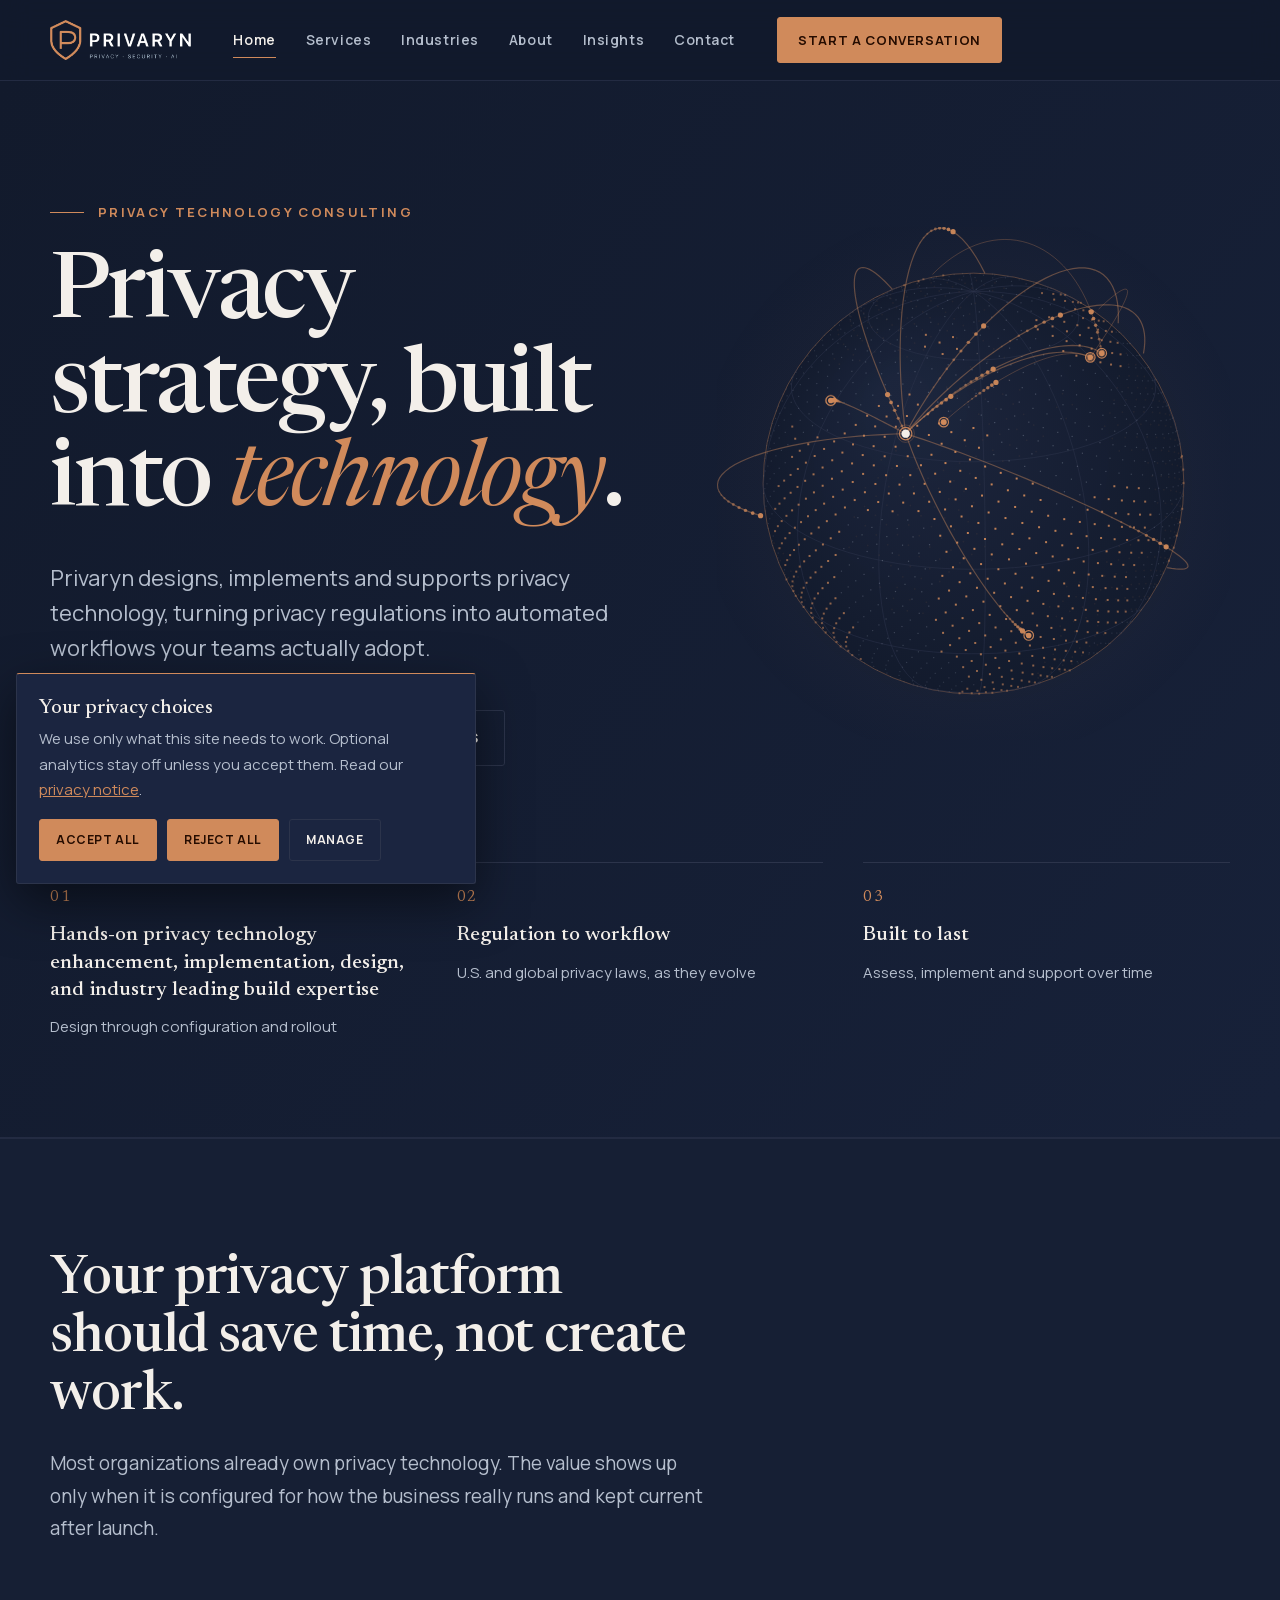
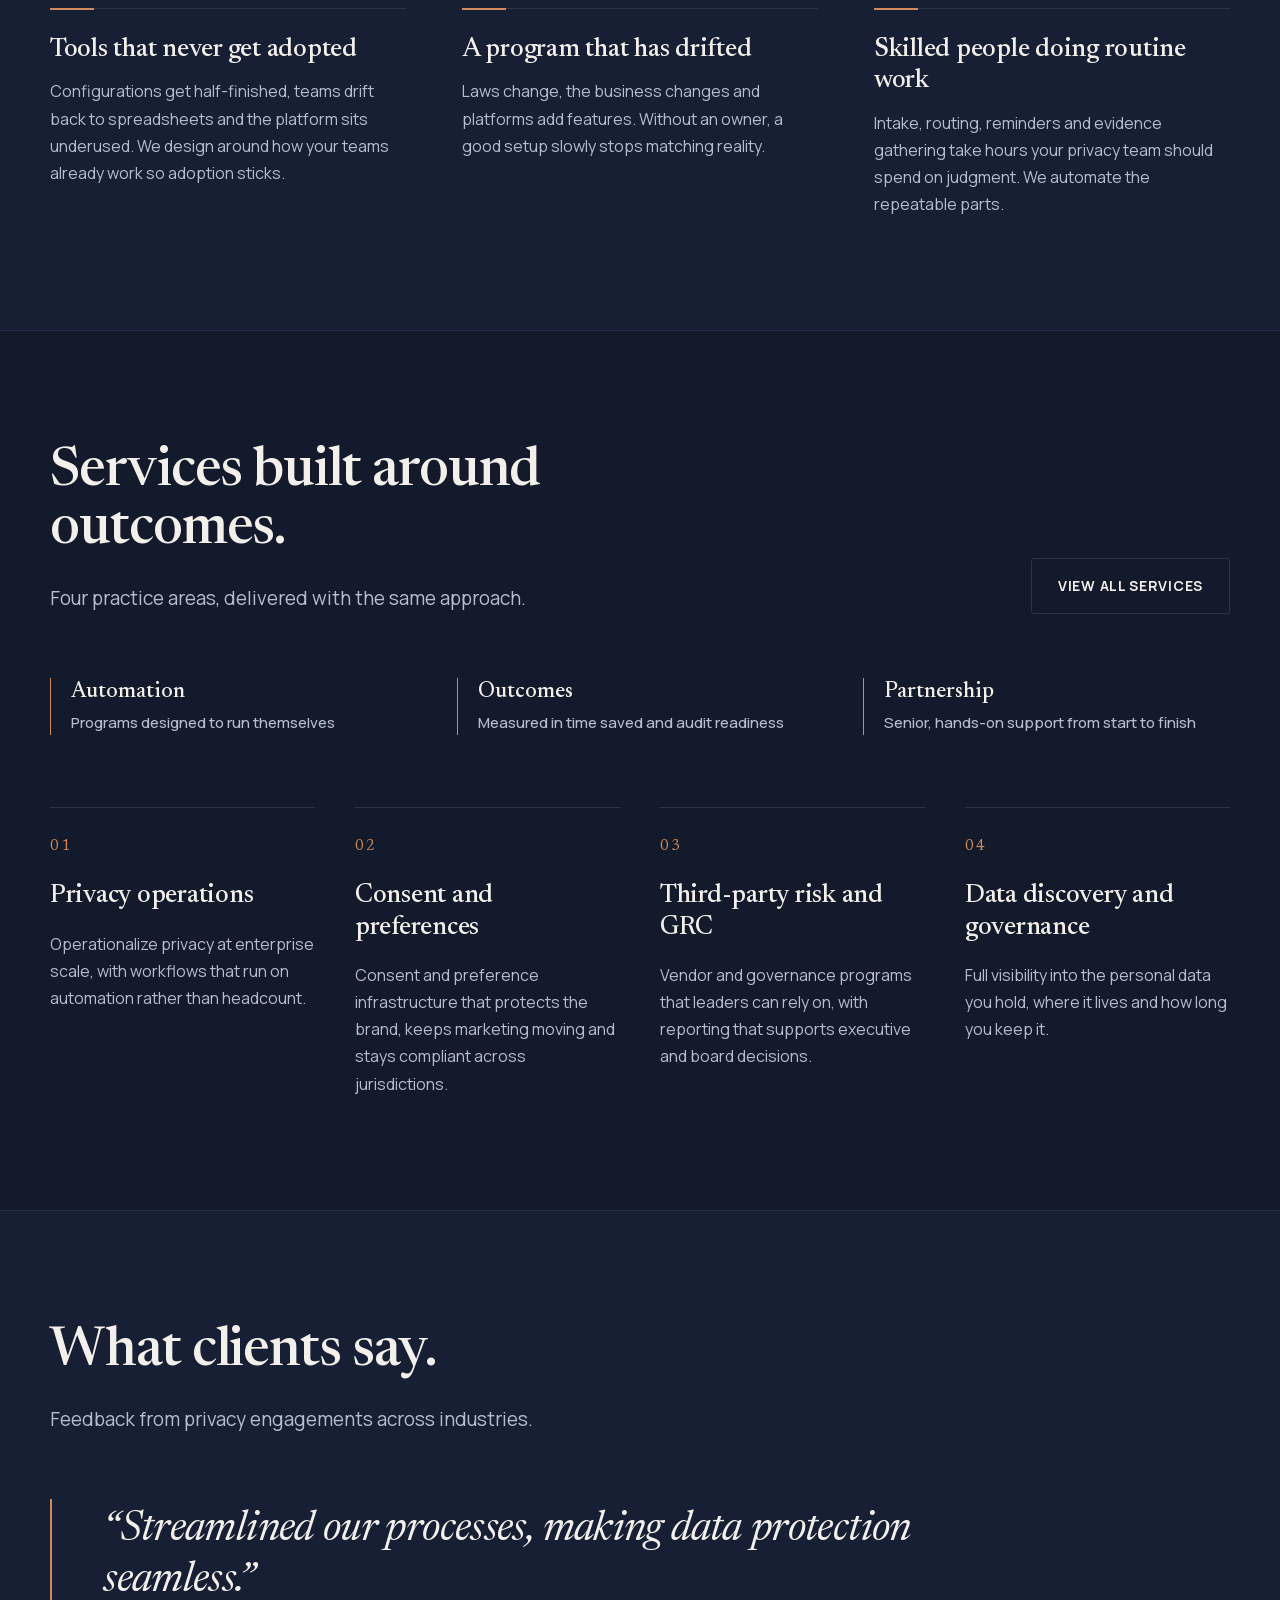
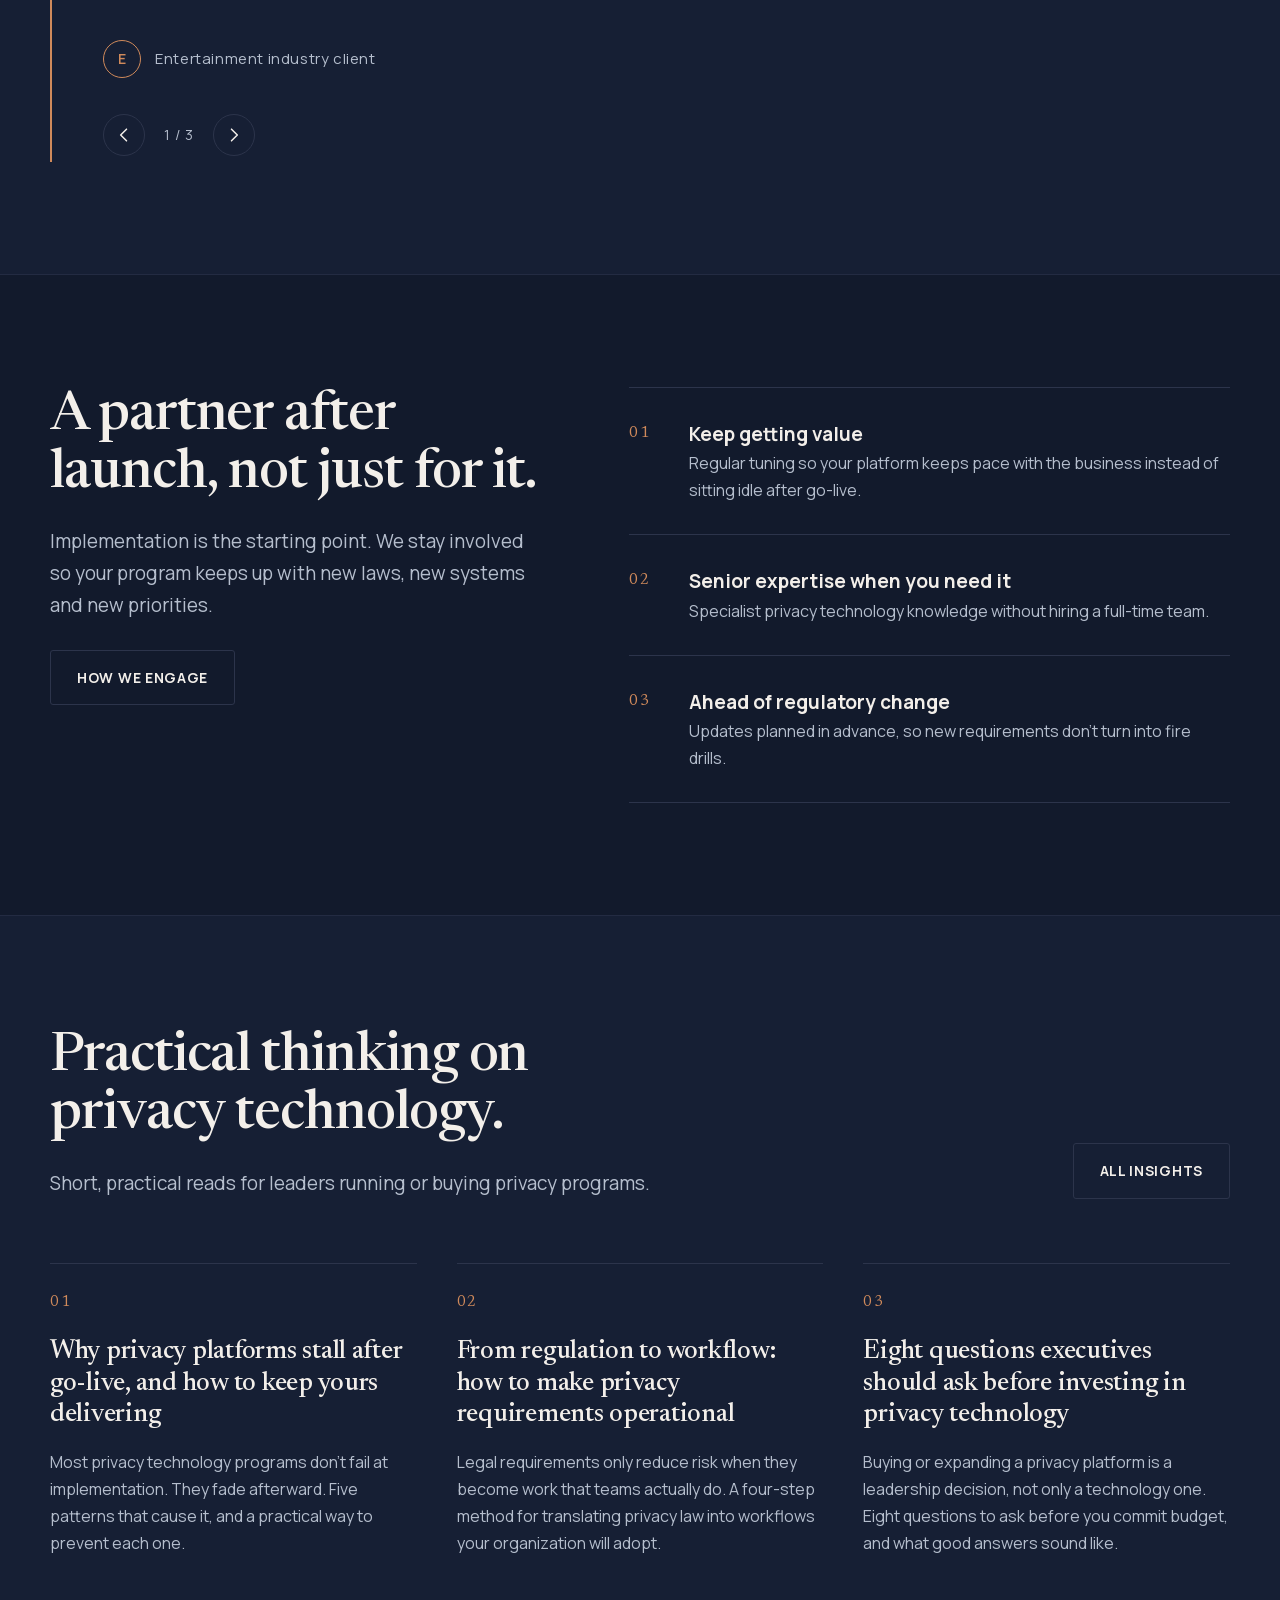
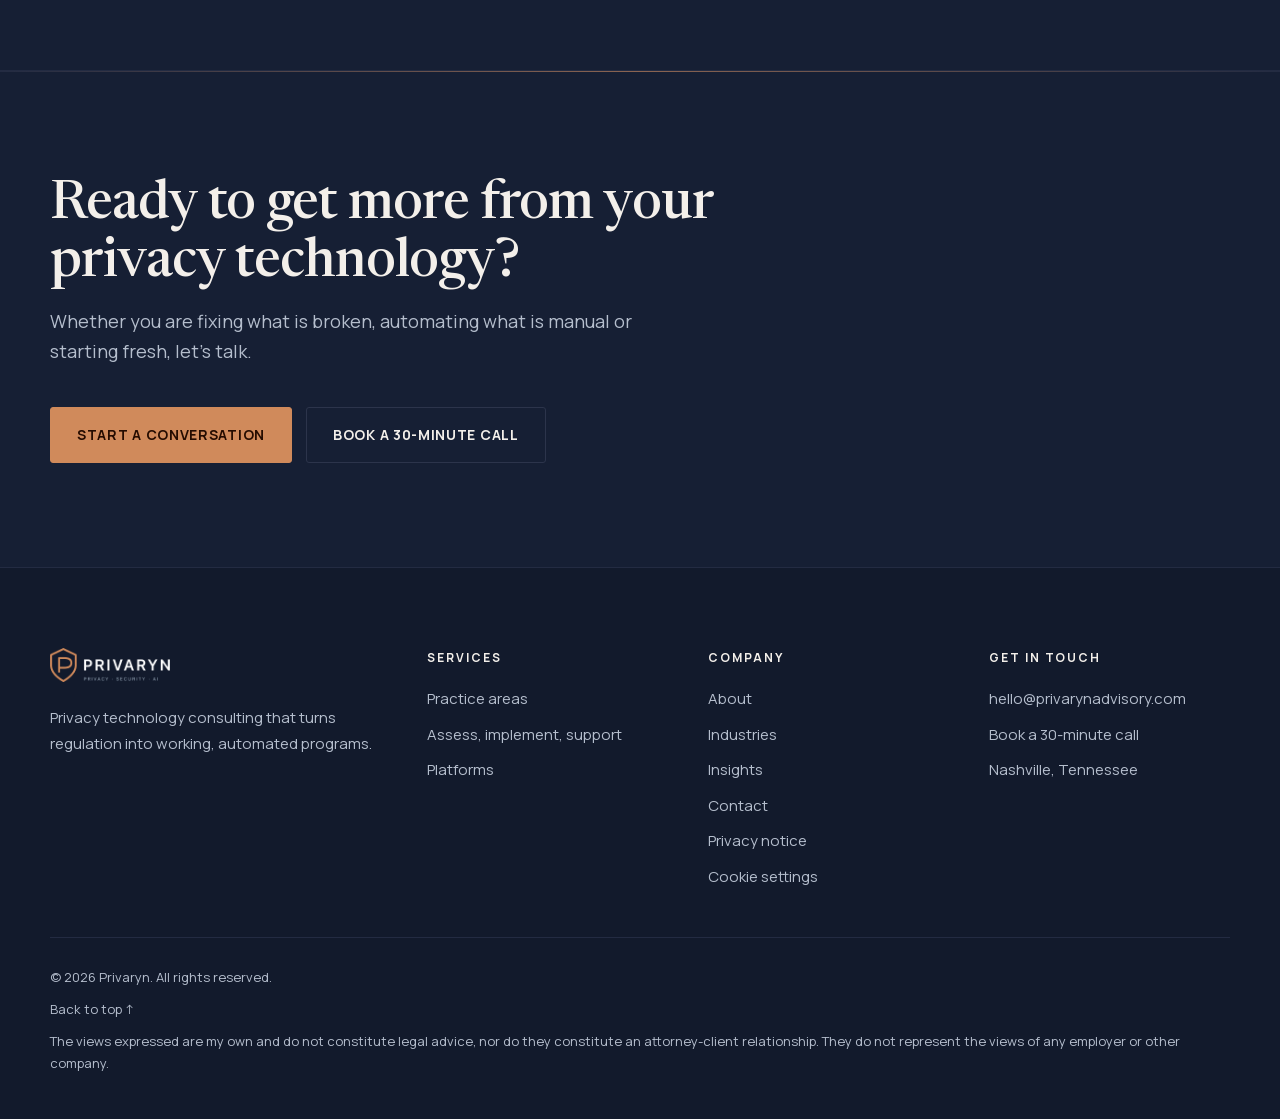
==== commit 4d9475f8: "Show a clear thank-you panel after the contact form is sent Co-Authored-By: Claude Sonnet 5.5 <norep" ====
--- a/index.html
+++ b/index.html
@@ -257,6 +257,7 @@
         <input type="checkbox" name="botcheck" tabindex="-1" autocomplete="off" aria-hidden="true" style="position:absolute;left:-9999px;width:1px;height:1px;opacity:0">
         <div class="actions"><button class="btn" type="submit" id="cform-send">Send message</button><a class="btn ghost" href="https://calendly.com/sareen-dev/30min" target="_blank" rel="noopener noreferrer" aria-label="Book a 30-minute call (opens Calendly in a new tab)">Book a 30-minute call</a></div>
         <p class="note" id="cform-status" role="status" aria-live="polite"></p>
+        <div class="sent" id="cform-sent" tabindex="-1"><h3>Thank you.</h3><p>Your message has been sent. We will reply to the email address you gave us.</p><div class="actions"><button type="button" class="btn ghost" id="cform-again">Send another message</button><a class="btn ghost" href="https://calendly.com/sareen-dev/30min" target="_blank" rel="noopener noreferrer" aria-label="Book a 30-minute call (opens Calendly in a new tab)">Book a 30-minute call</a></div></div>
         <p class="note">Your message is sent securely through our form service to our inbox. See our <a href="#privacy" style="color:var(--accent)">privacy notice</a>.</p>
       </form>
       <div class="fact">
@@ -398,18 +399,19 @@
   if(!getC()) openB(false);
 
   (function(){
-    var EMAIL="hello@privarynadvisory.com",f=document.getElementById("cform"),st=document.getElementById("cform-status"),btn=document.getElementById("cform-send");
+    var EMAIL="hello@privarynadvisory.com",f=document.getElementById("cform"),st=document.getElementById("cform-status"),btn=document.getElementById("cform-send"),sent=document.getElementById("cform-sent"),again=document.getElementById("cform-again");
     if(!f)return;
     function mailto(d){location.href="mailto:"+EMAIL+"?subject="+encodeURIComponent("Privaryn inquiry: "+d.topic)+"&body="+encodeURIComponent("Name: "+d.name+"\nEmail: "+d.email+"\nCompany: "+d.company+"\nTopic: "+d.topic+"\n\n"+d.message);}
-    function say(msg,link){st.textContent=msg+" ";if(link){var a=document.createElement("a");a.href="mailto:"+EMAIL;a.textContent=EMAIL;a.style.color="var(--accent)";st.appendChild(a);st.appendChild(document.createTextNode("."));}}
+    function say(msg,link){st.className="note err";st.textContent=msg+" ";if(link){var a=document.createElement("a");a.href="mailto:"+EMAIL;a.textContent=EMAIL;a.style.color="var(--accent)";st.appendChild(a);st.appendChild(document.createTextNode("."));}}
+    if(again)again.addEventListener("click",function(){f.classList.remove("is-sent");f.name.focus();});
     f.addEventListener("submit",function(e){
       e.preventDefault(); if(!f.reportValidity())return; if(f.botcheck&&f.botcheck.checked)return;
       var d={name:f.name.value,email:f.email.value,company:f.company.value,topic:f.topic.value,message:f.message.value},key=f.dataset.key||"";
       if(key.indexOf("REPLACE")===0||!window.fetch){mailto(d);return;}
-      btn.disabled=true;btn.textContent="Sending...";st.textContent="";
+      btn.disabled=true;btn.textContent="Sending...";st.textContent="";st.className="note";
       fetch("https://api.web3forms.com/submit",{method:"POST",headers:{"Content-Type":"application/json","Accept":"application/json"},body:JSON.stringify({access_key:key,subject:"Privaryn inquiry: "+d.topic,from_name:d.name,name:d.name,email:d.email,company:d.company,topic:d.topic,message:d.message,botcheck:""})})
       .then(function(r){return r.json();})
-      .then(function(j){if(j&&j.success){f.reset();say("Thank you. Your message has been sent and we will reply soon.");}else{throw new Error("fail");}})
+      .then(function(j){if(j&&j.success){f.reset();st.textContent="";st.className="note";f.classList.add("is-sent");sent.scrollIntoView({block:"center"});sent.focus({preventScroll:true});}else{throw new Error("fail");}})
       .catch(function(){say("Sorry, that did not send. Please email us at",true);})
       .then(function(){btn.disabled=false;btn.textContent="Send message";});
     });
--- a/styles.css
+++ b/styles.css
@@ -365,3 +365,11 @@
 }
 
 @media (max-width:980px){#insights-teaser .cards{grid-template-columns:1fr!important}}
+
+/* contact form confirmation */
+.sent{display:none;padding:10px 0}
+form.is-sent>:not(.sent){display:none!important}
+form.is-sent .sent{display:block;outline:none}
+.sent h3{font-size:clamp(30px,4vw,40px);margin-bottom:10px;color:var(--accent)}
+.sent p{color:var(--muted);font-size:18px;margin-bottom:26px;max-width:46ch}
+#cform-status.err{color:var(--text);background:var(--bg);border-left:2px solid var(--accent);padding:12px 16px;border-radius:0 3px 3px 0;font-size:15px}
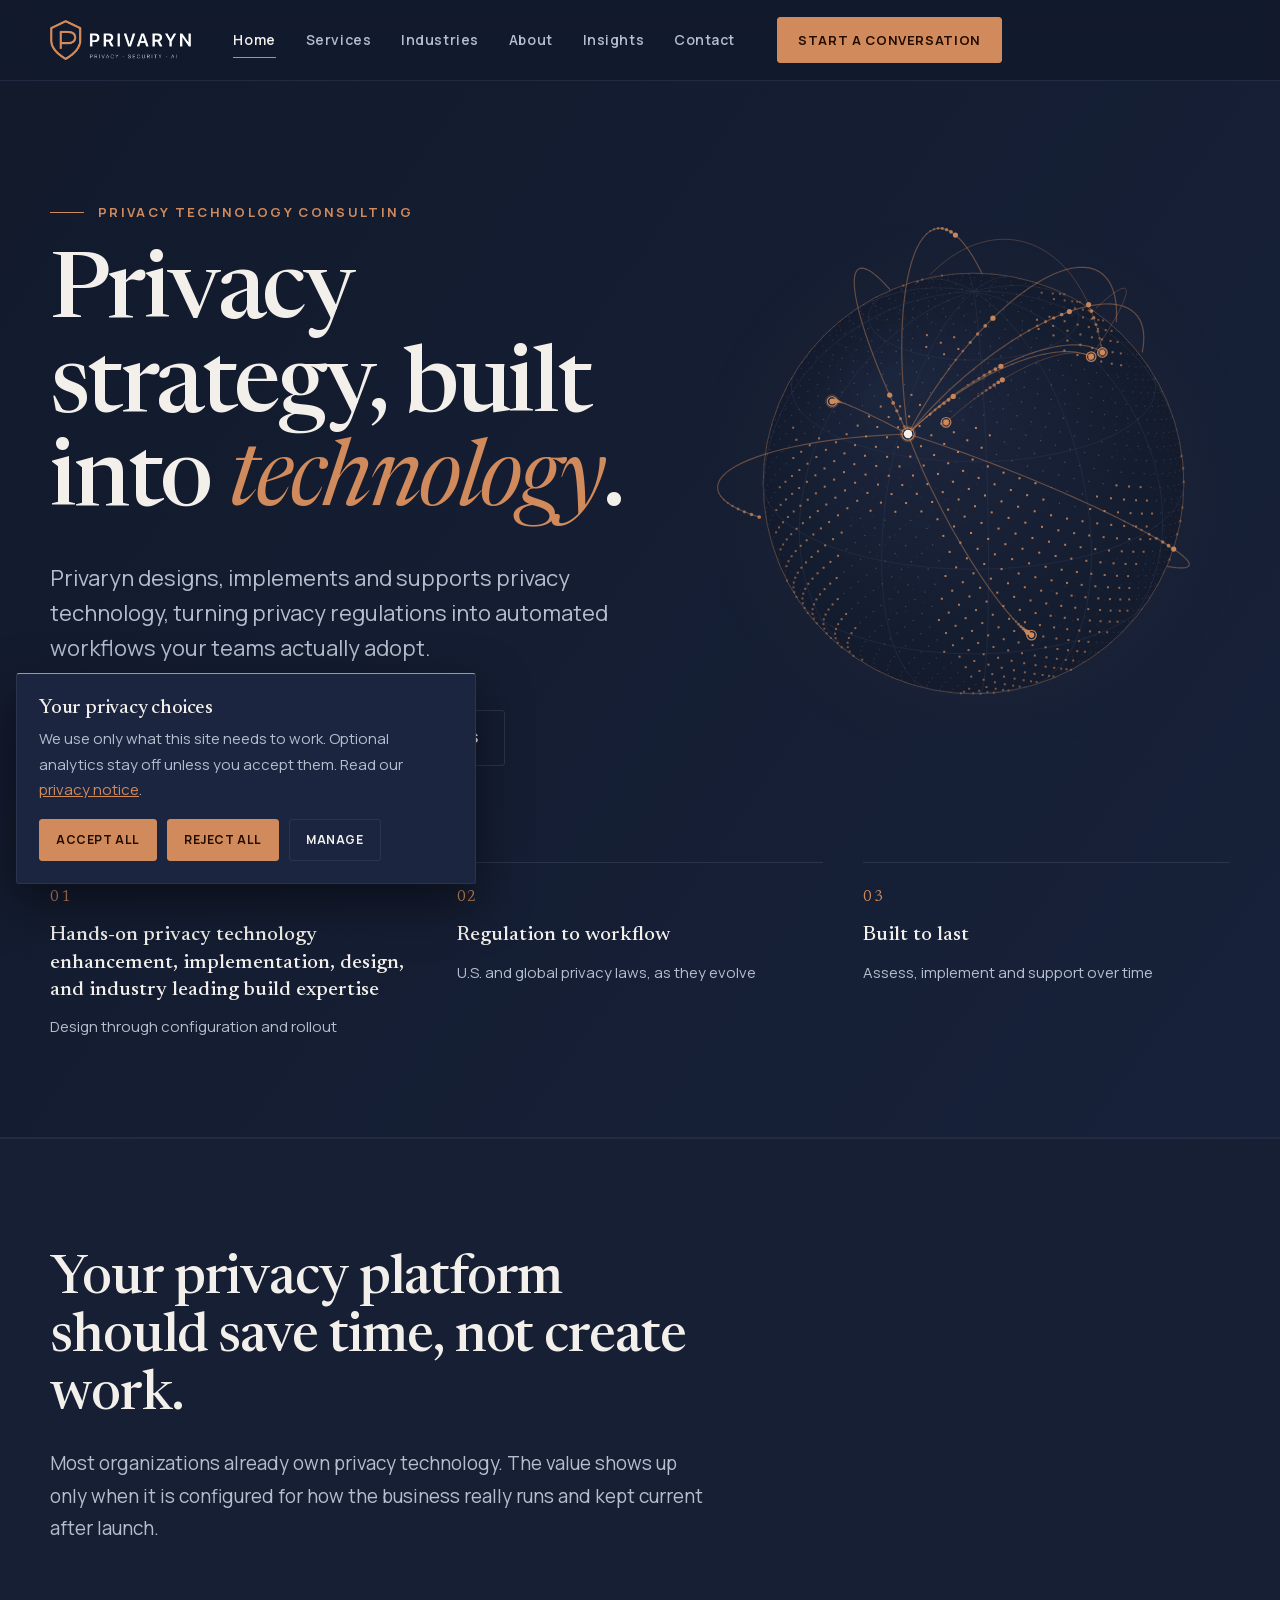
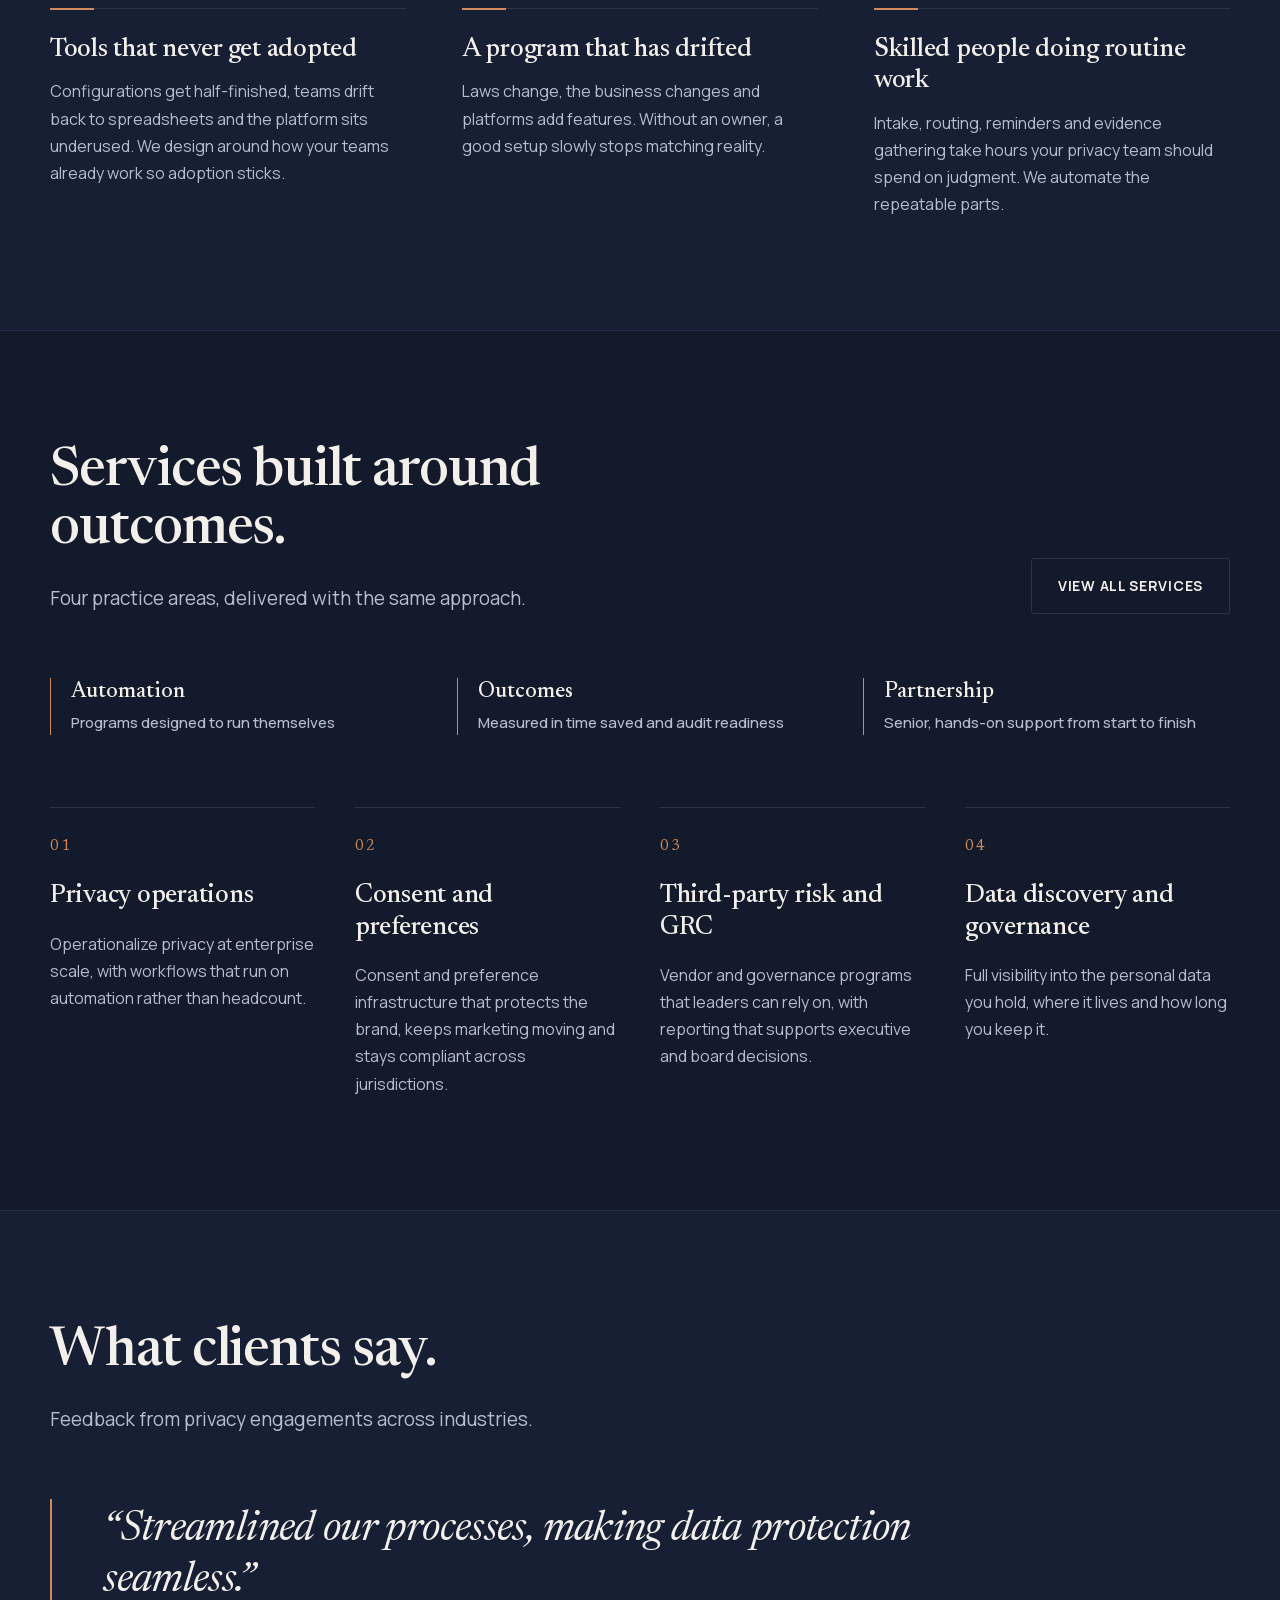
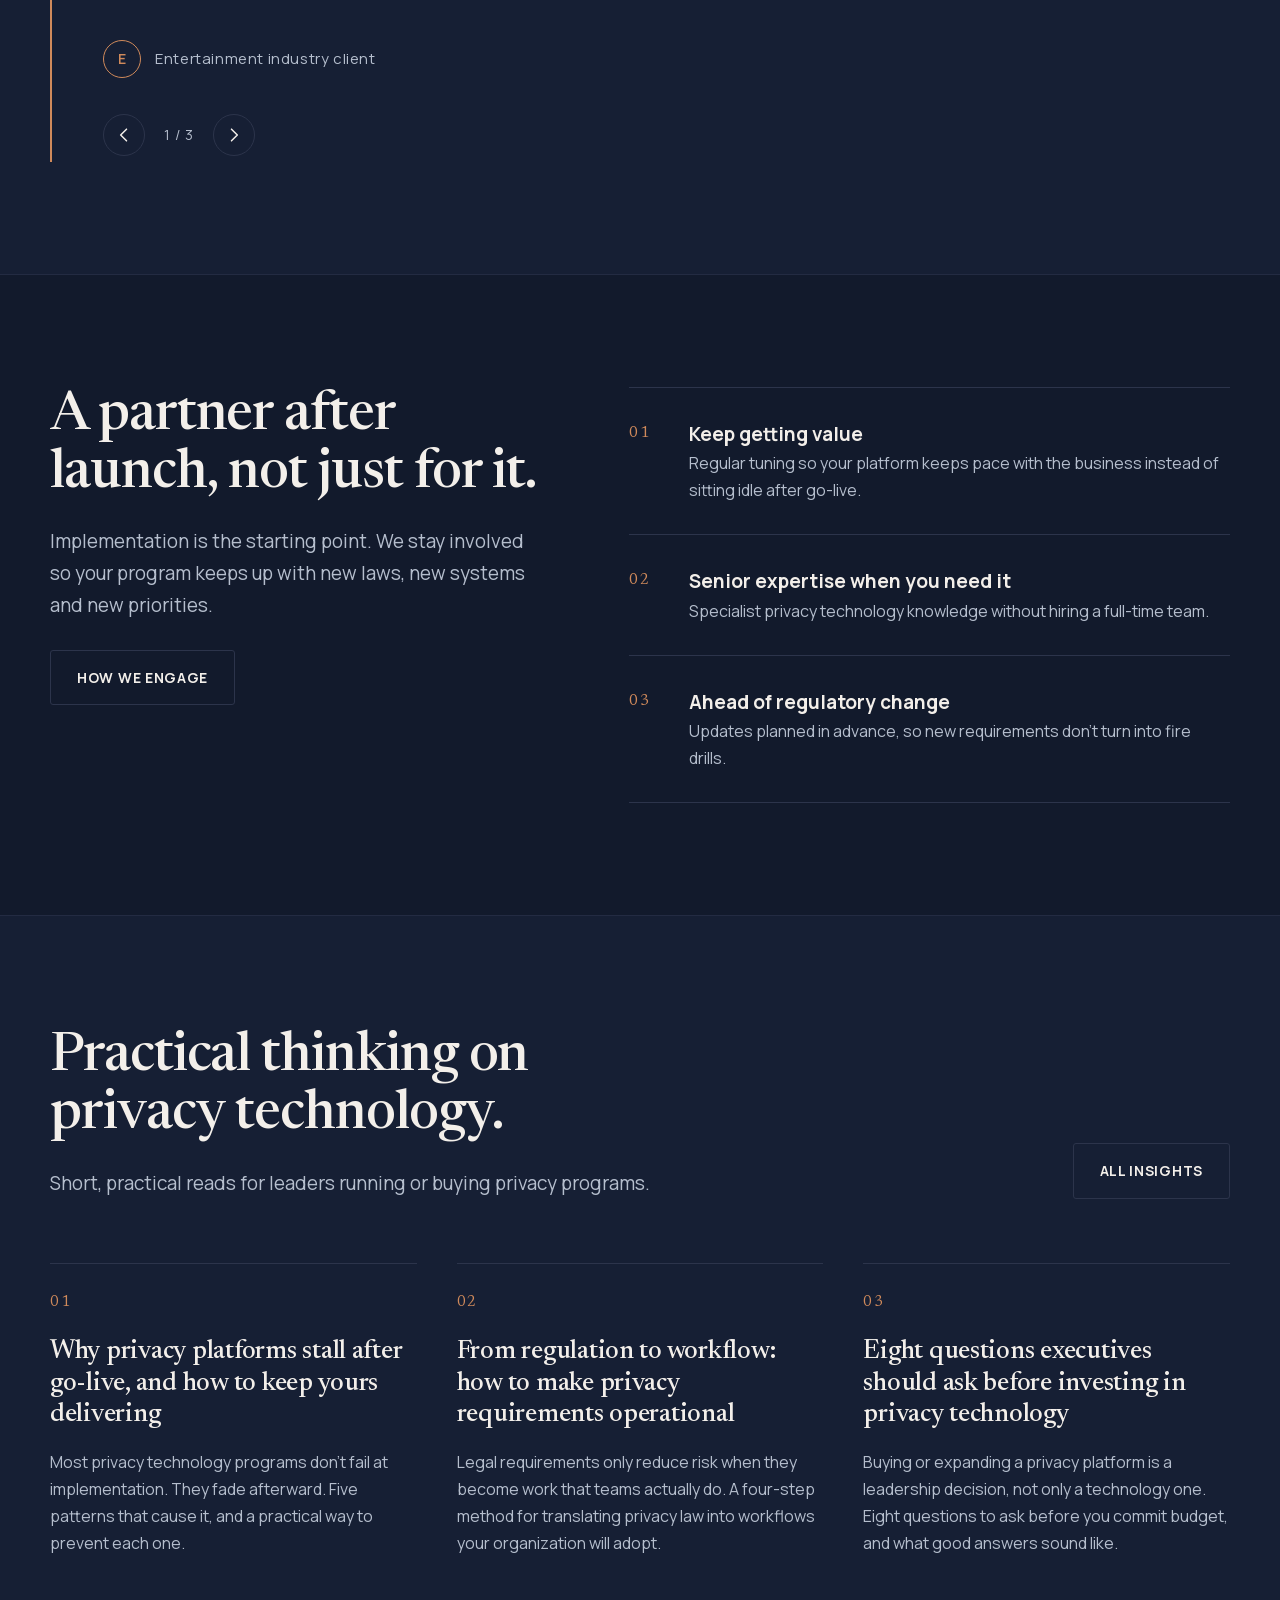
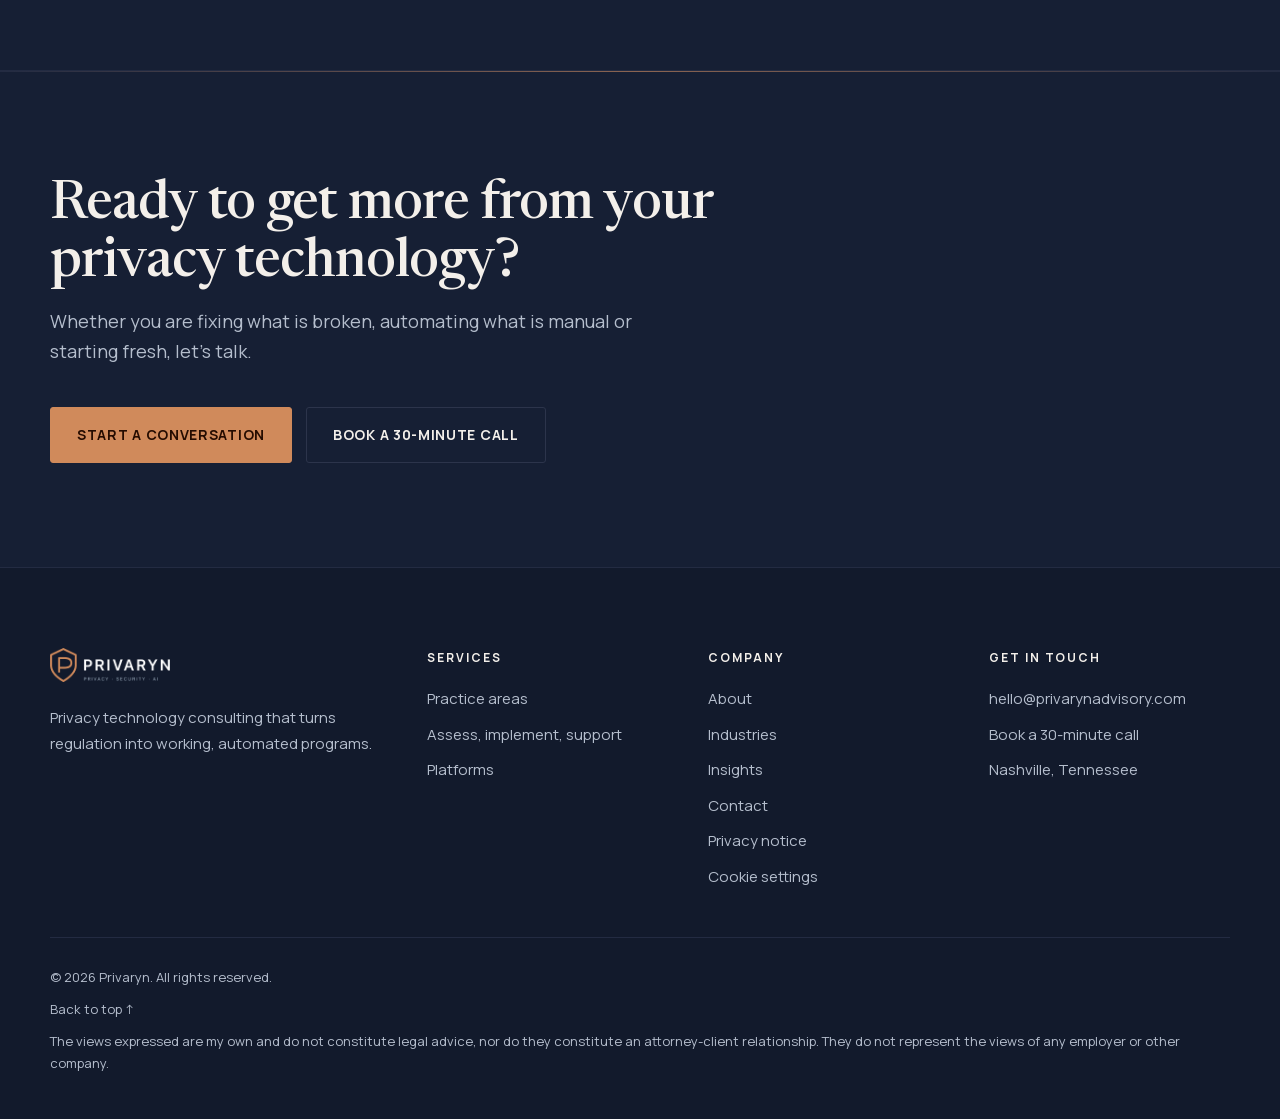
==== commit c7c02ac7: "Version the stylesheet link so visitors never see stale styling Co-Authored-By: Claude Sonnet 5.5 <n" ====
--- a/index.html
+++ b/index.html
@@ -26,7 +26,7 @@
 <link rel="preload" href="fonts/manrope-latin.woff2" as="font" type="font/woff2" crossorigin>
 <link rel="preload" href="fonts/newsreader-latin.woff2" as="font" type="font/woff2" crossorigin>
 <script>document.documentElement.classList.add("js")</script>
-<link rel="stylesheet" href="styles.css">
+<link rel="stylesheet" href="styles.css?v=c7a6d770">
 <script type="application/ld+json">{"@context": "https://schema.org", "@type": "FAQPage", "mainEntity": [{"@type": "Question", "name": "Do we need to already own a privacy platform?", "acceptedAnswer": {"@type": "Answer", "text": "Not necessarily. Many clients already own a platform and need it configured, automated or brought back in line with how the business runs. Others need help evaluating options and implementing one from the start. We work in both situations."}}, {"@type": "Question", "name": "Which privacy technology platforms and tools do you work with?", "acceptedAnswer": {"@type": "Answer", "text": "OneTrust, BigID, Securiti and Microsoft Purview, as well as homegrown solutions, such as an in-house tool or process your team has already built. Our approach is the same across platforms: design the process first, then configure the technology to support it."}}, {"@type": "Question", "name": "How does an engagement start?", "acceptedAnswer": {"@type": "Answer", "text": "With a conversation about how your organization actually works. From there we assess your current program and tools, then design a program that fits your processes, your people and your technology."}}, {"@type": "Question", "name": "Which privacy laws and regulations do you cover?", "acceptedAnswer": {"@type": "Answer", "text": "We translate U.S. and global privacy regulations, including GDPR and the growing set of U.S. state privacy laws, into practical workflows and platform configuration, and we plan updates as requirements change."}}, {"@type": "Question", "name": "Do you provide legal advice?", "acceptedAnswer": {"@type": "Answer", "text": "No. We design and implement privacy technology and operating processes, and we work alongside your legal and privacy counsel. Nothing on this site is legal advice."}}, {"@type": "Question", "name": "Can you support us after go-live?", "acceptedAnswer": {"@type": "Answer", "text": "Yes. Implementation is the starting point. We stay involved to tune the platform, keep your program current with new laws and systems, and bring in senior expertise when you need it."}}, {"@type": "Question", "name": "How do you work with our existing teams?", "acceptedAnswer": {"@type": "Answer", "text": "Alongside them. Our work is senior and hands-on, and we design around the way your teams already operate so the program is adopted and keeps running after we step back."}}, {"@type": "Question", "name": "How is an engagement scoped and priced?", "acceptedAnswer": {"@type": "Answer", "text": "It depends on what you need. You can start with a single assessment, bring us in to design and build, or keep us close as your program grows. Start a conversation and we will recommend a scope that fits."}}]}</script>
 <script type="application/ld+json">{"@context": "https://schema.org", "@type": "ProfessionalService", "name": "Privaryn", "url": "https://privarynadvisory.com/", "logo": "https://privarynadvisory.com/apple-touch-icon.png", "image": "https://privarynadvisory.com/og-image.png", "description": "Privaryn is a privacy technology consultancy. We work with executive teams to design, build and run privacy programs and compliance with global privacy laws and regulations.", "founder": {"@type": "Person", "name": "Dev Sareen", "jobTitle": "Founder"}, "address": {"@type": "PostalAddress", "addressLocality": "Nashville", "addressRegion": "TN", "addressCountry": "US"}}</script>
 </head>
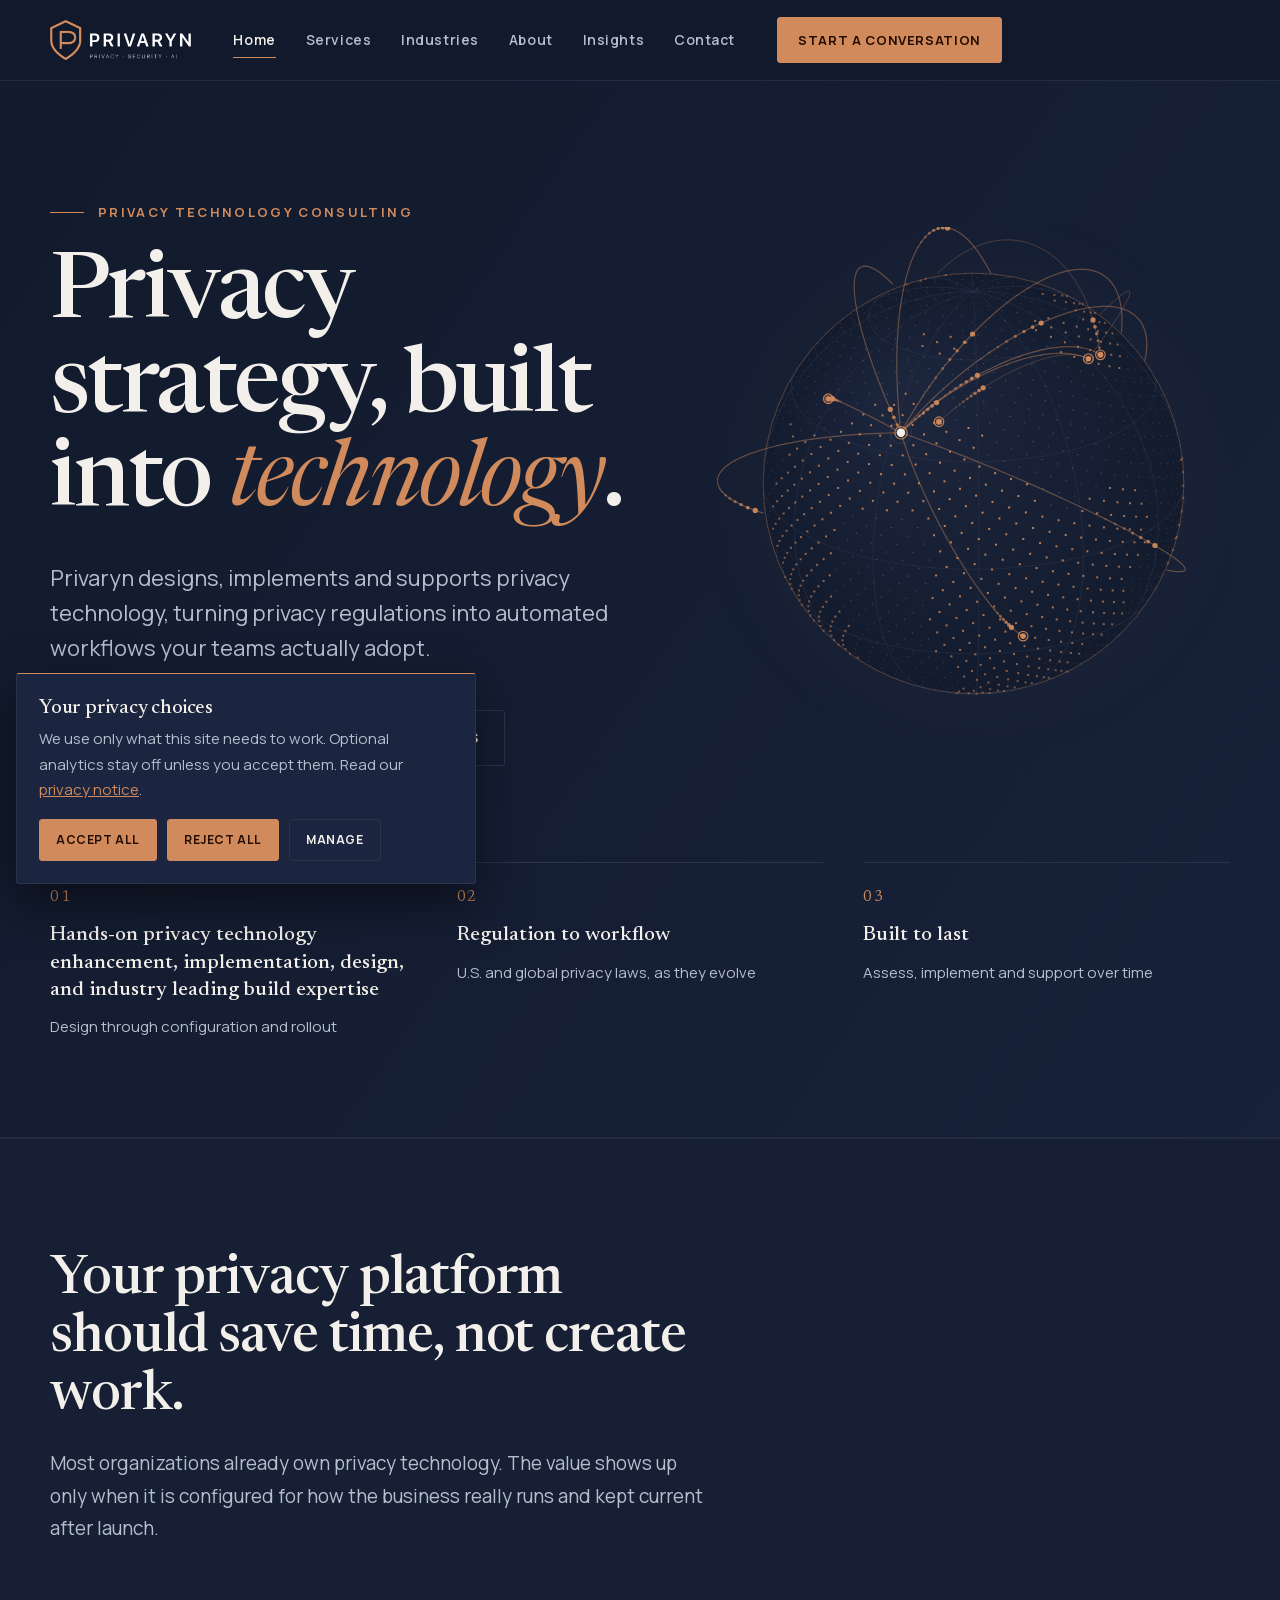
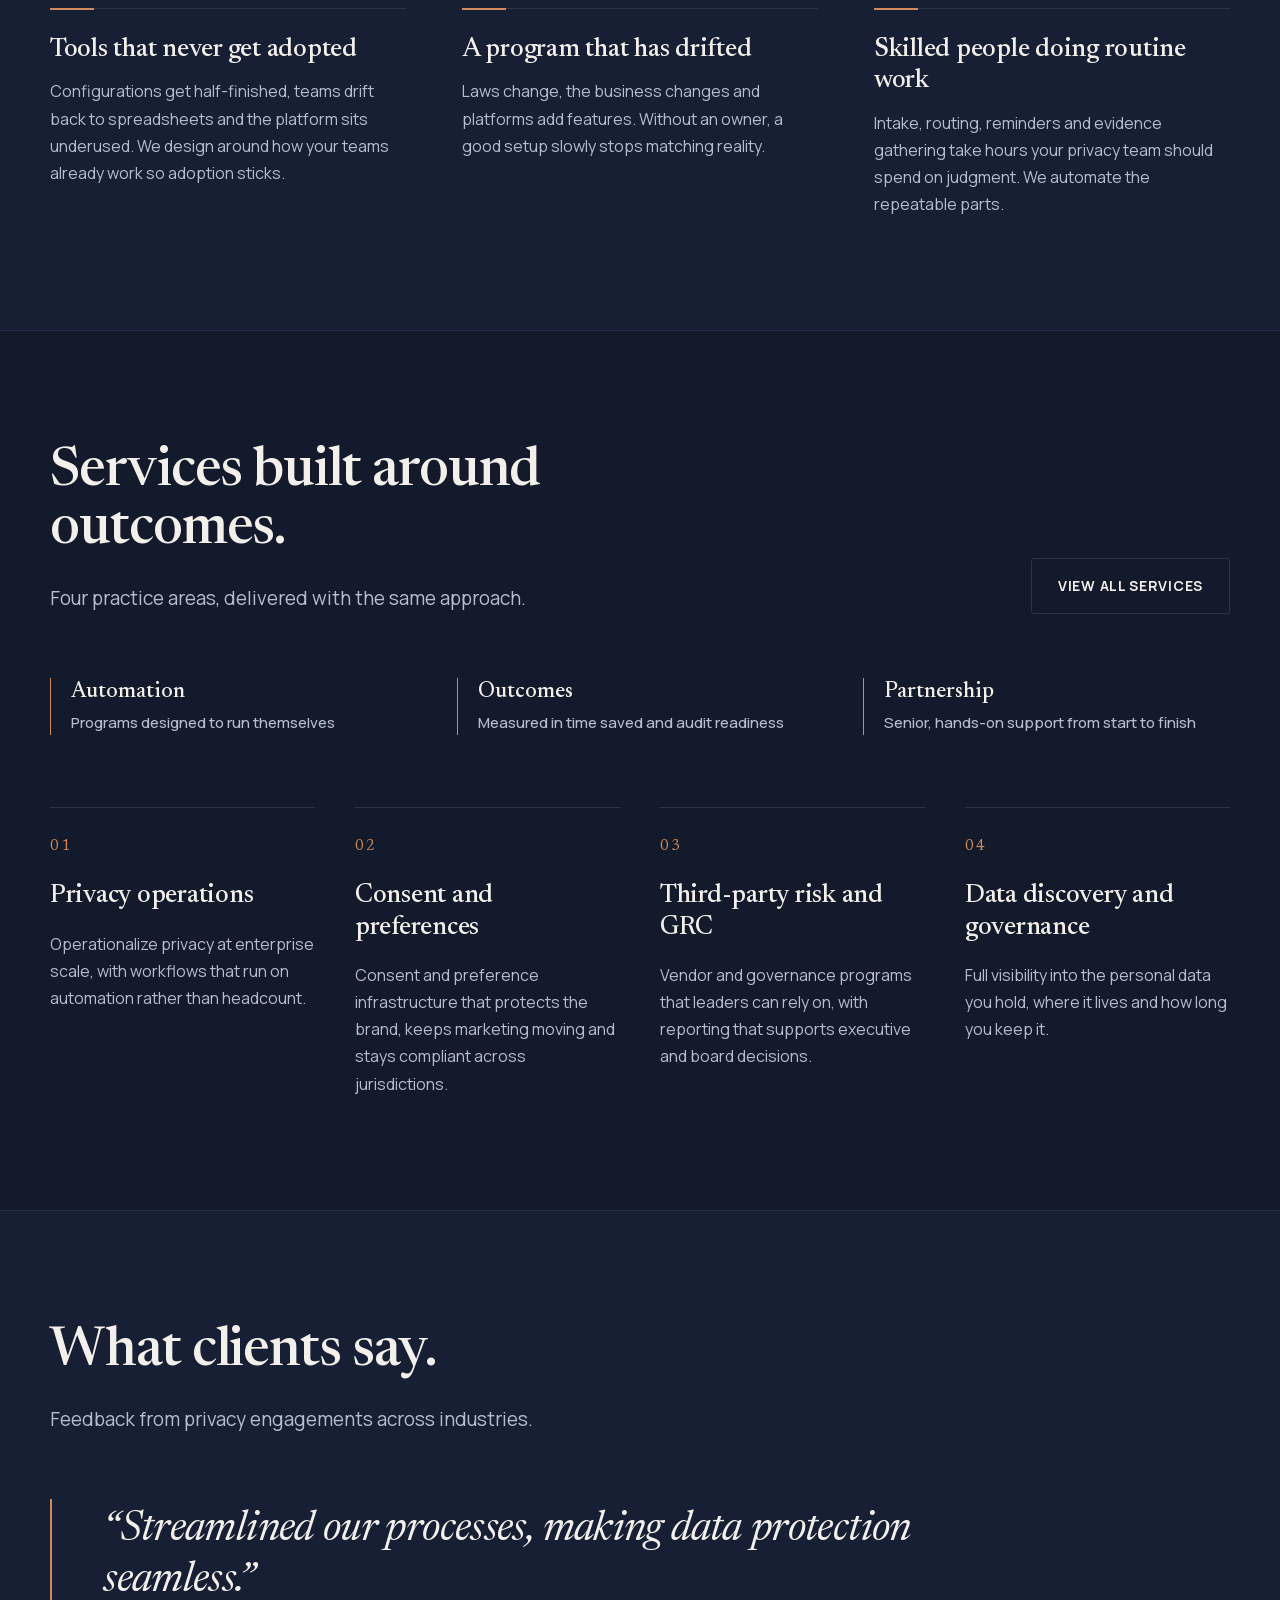
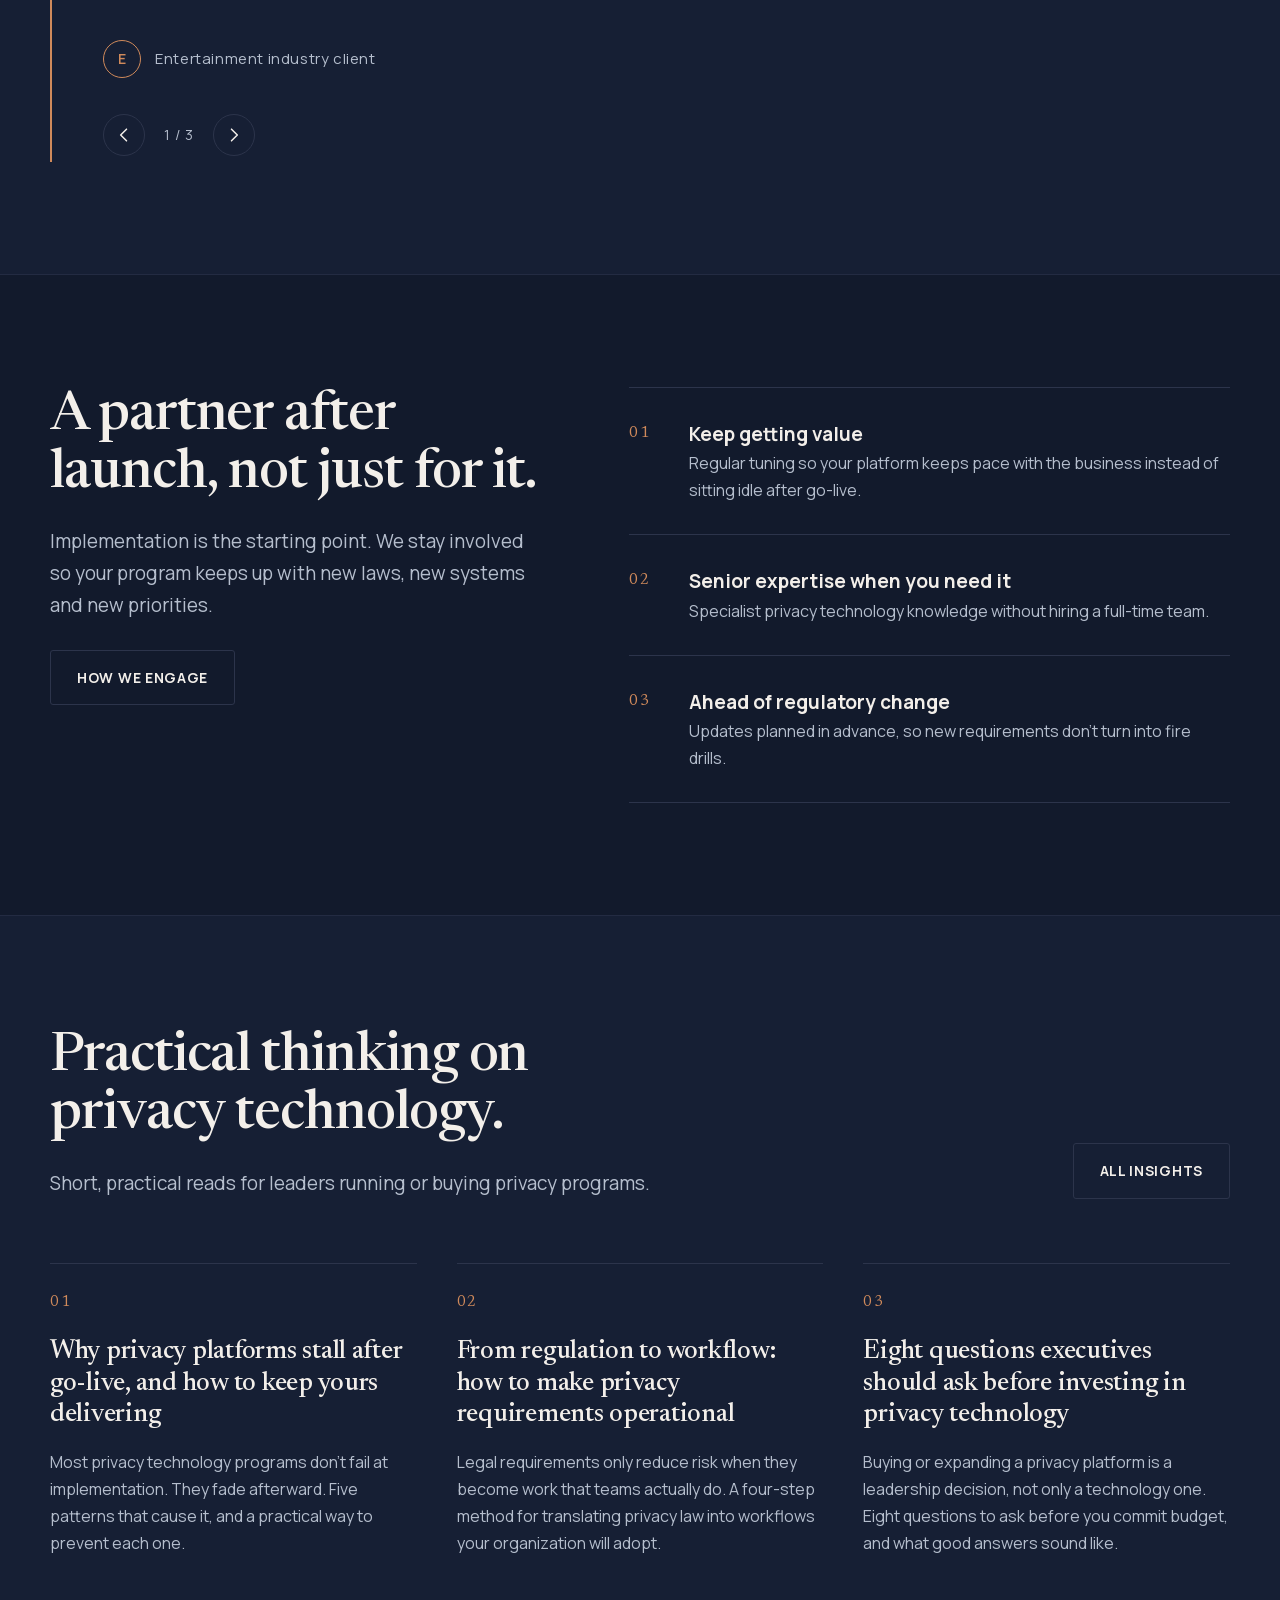
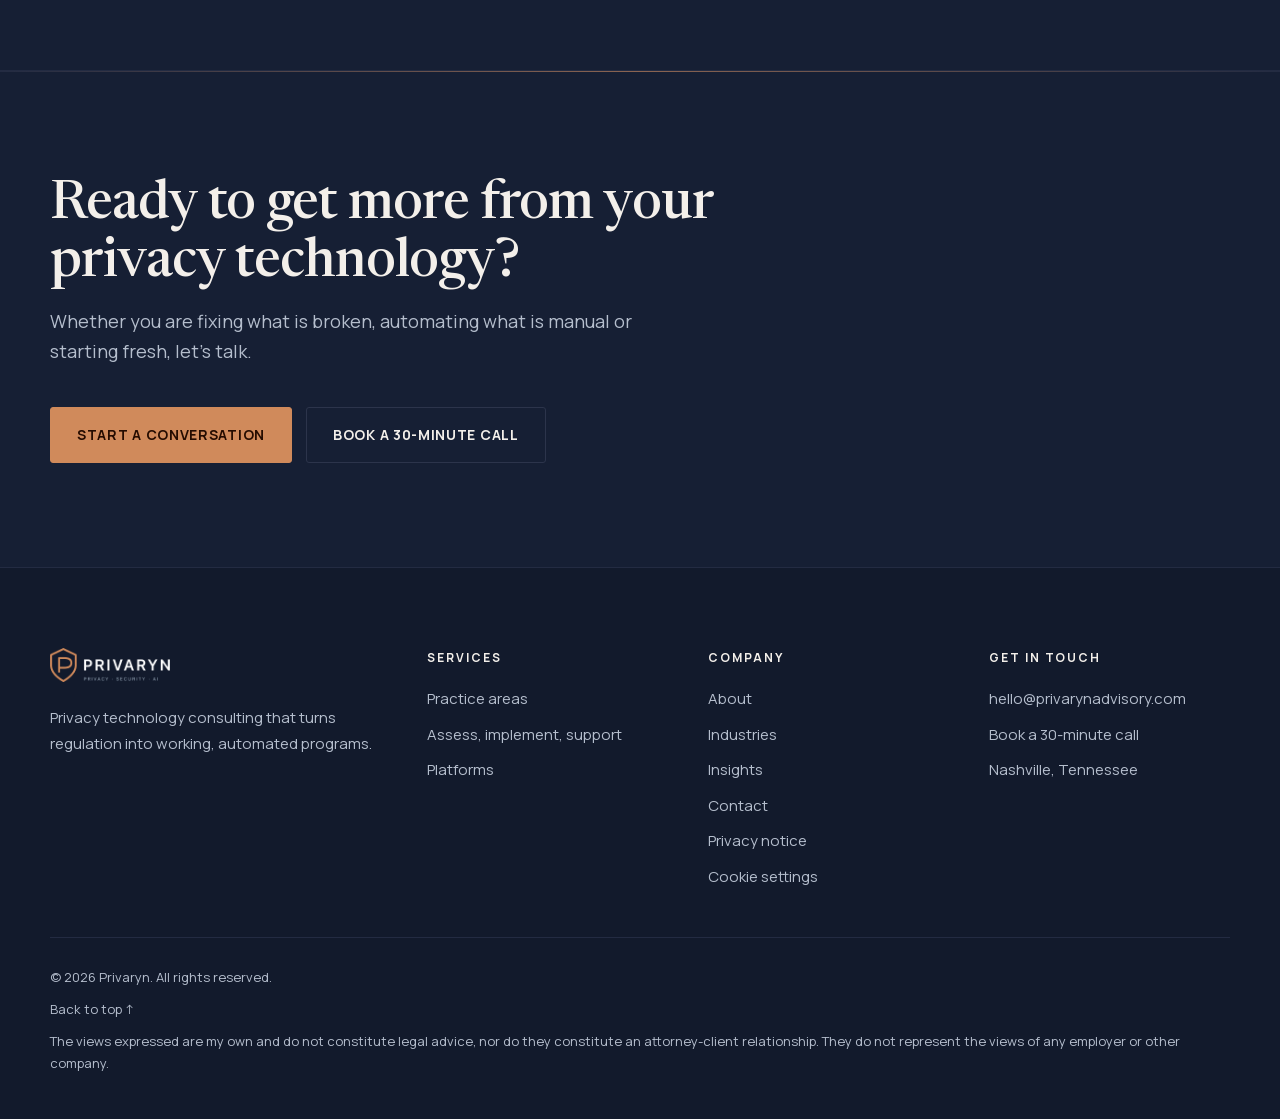
==== commit 7ddd71af: "Contact page: book a call with a Privaryn privacy expert Co-Authored-By: Claude Sonnet 5.5 <noreply@" ====
--- a/index.html
+++ b/index.html
@@ -261,7 +261,7 @@
         <p class="note">Your message is sent securely through our form service to our inbox. See our <a href="#privacy" style="color:var(--accent)">privacy notice</a>.</p>
       </form>
       <div class="fact">
-        <div><p><strong>Book a call</strong><span><a href="https://calendly.com/sareen-dev/30min" target="_blank" rel="noopener noreferrer" style="color:var(--accent)" aria-label="Schedule a 30-minute call (opens Calendly in a new tab)">Schedule 30 minutes</a> with Dev Sareen</span></p></div>
+        <div><p><strong>Book a call</strong><span><a href="https://calendly.com/sareen-dev/30min" target="_blank" rel="noopener noreferrer" style="color:var(--accent)" aria-label="Schedule a 30-minute call (opens Calendly in a new tab)">Schedule 30 minutes</a> with a Privaryn privacy expert</span></p></div>
         <div><p><strong>Email</strong><span><a href="mailto:hello@privarynadvisory.com">hello@privarynadvisory.com</a></span></p></div>
         <div><p><strong>Based in</strong><span>Nashville, Tennessee, working with clients globally</span></p></div>
       </div>
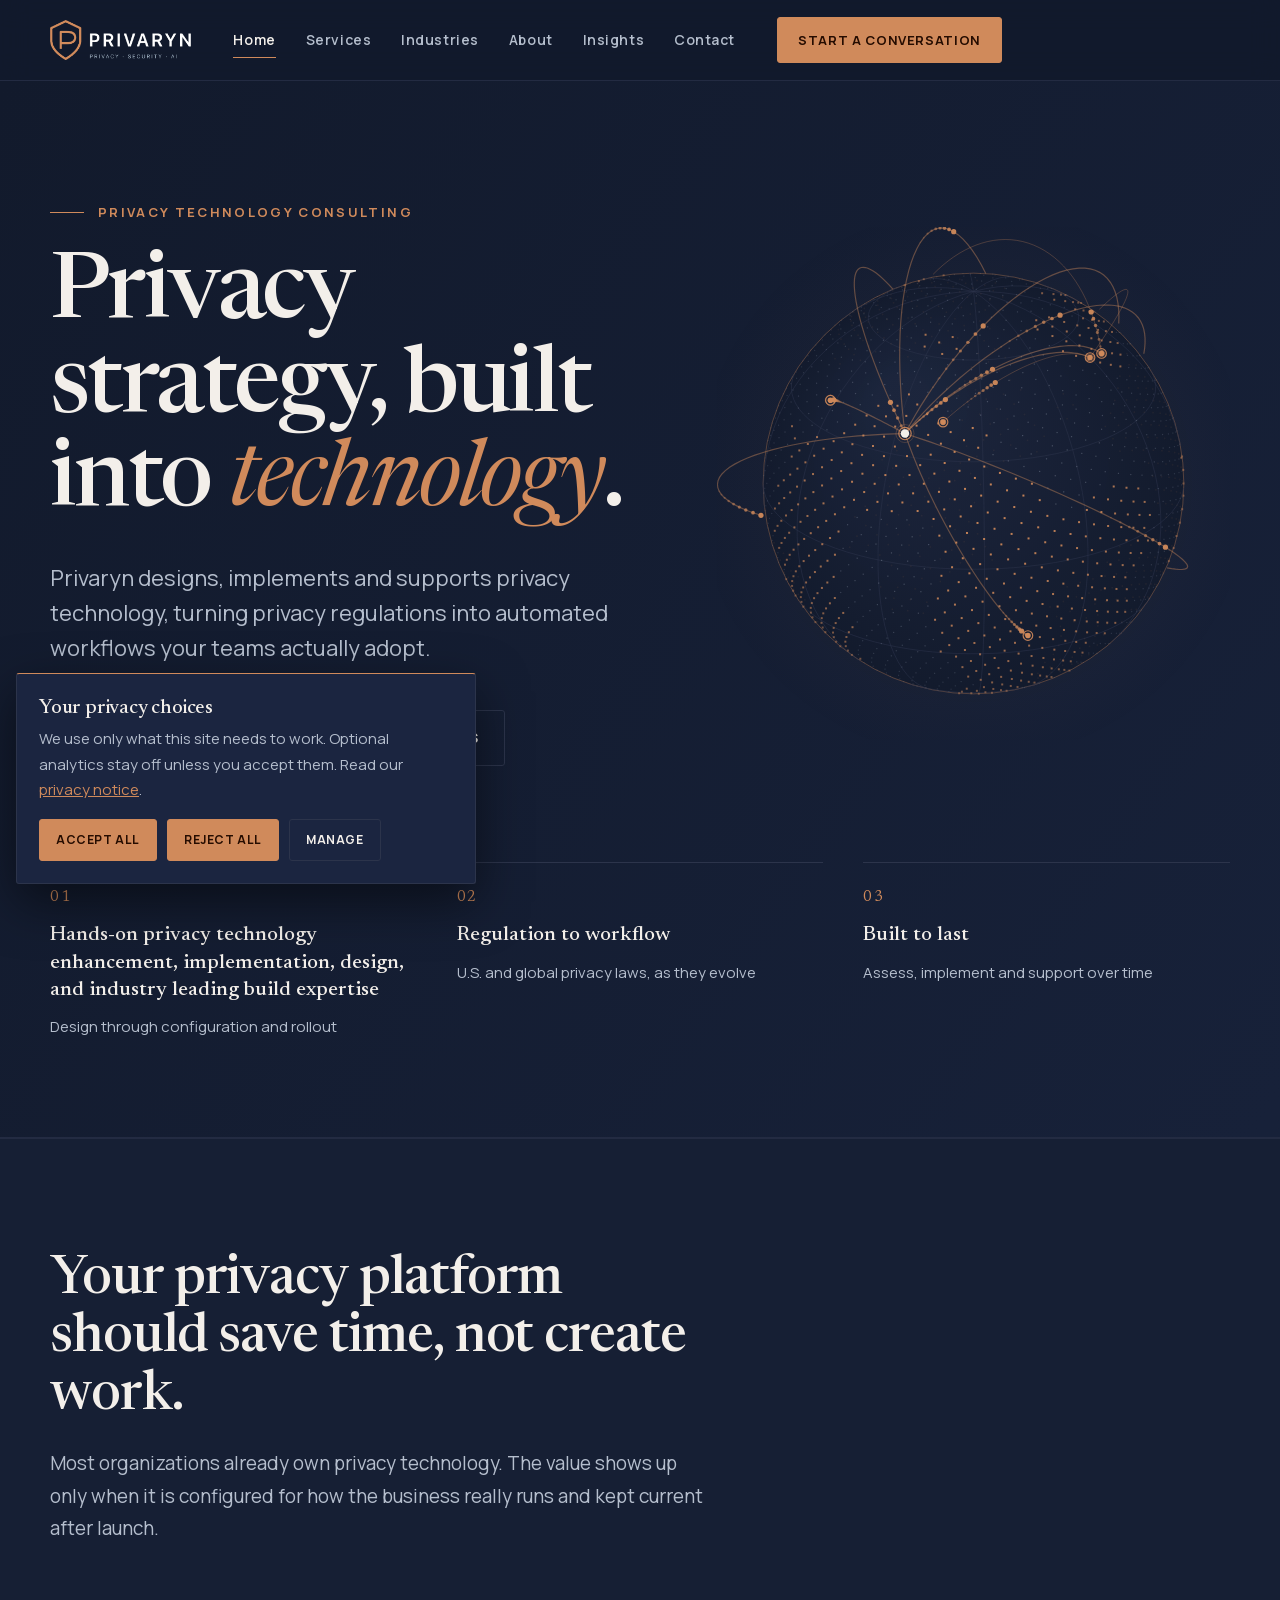
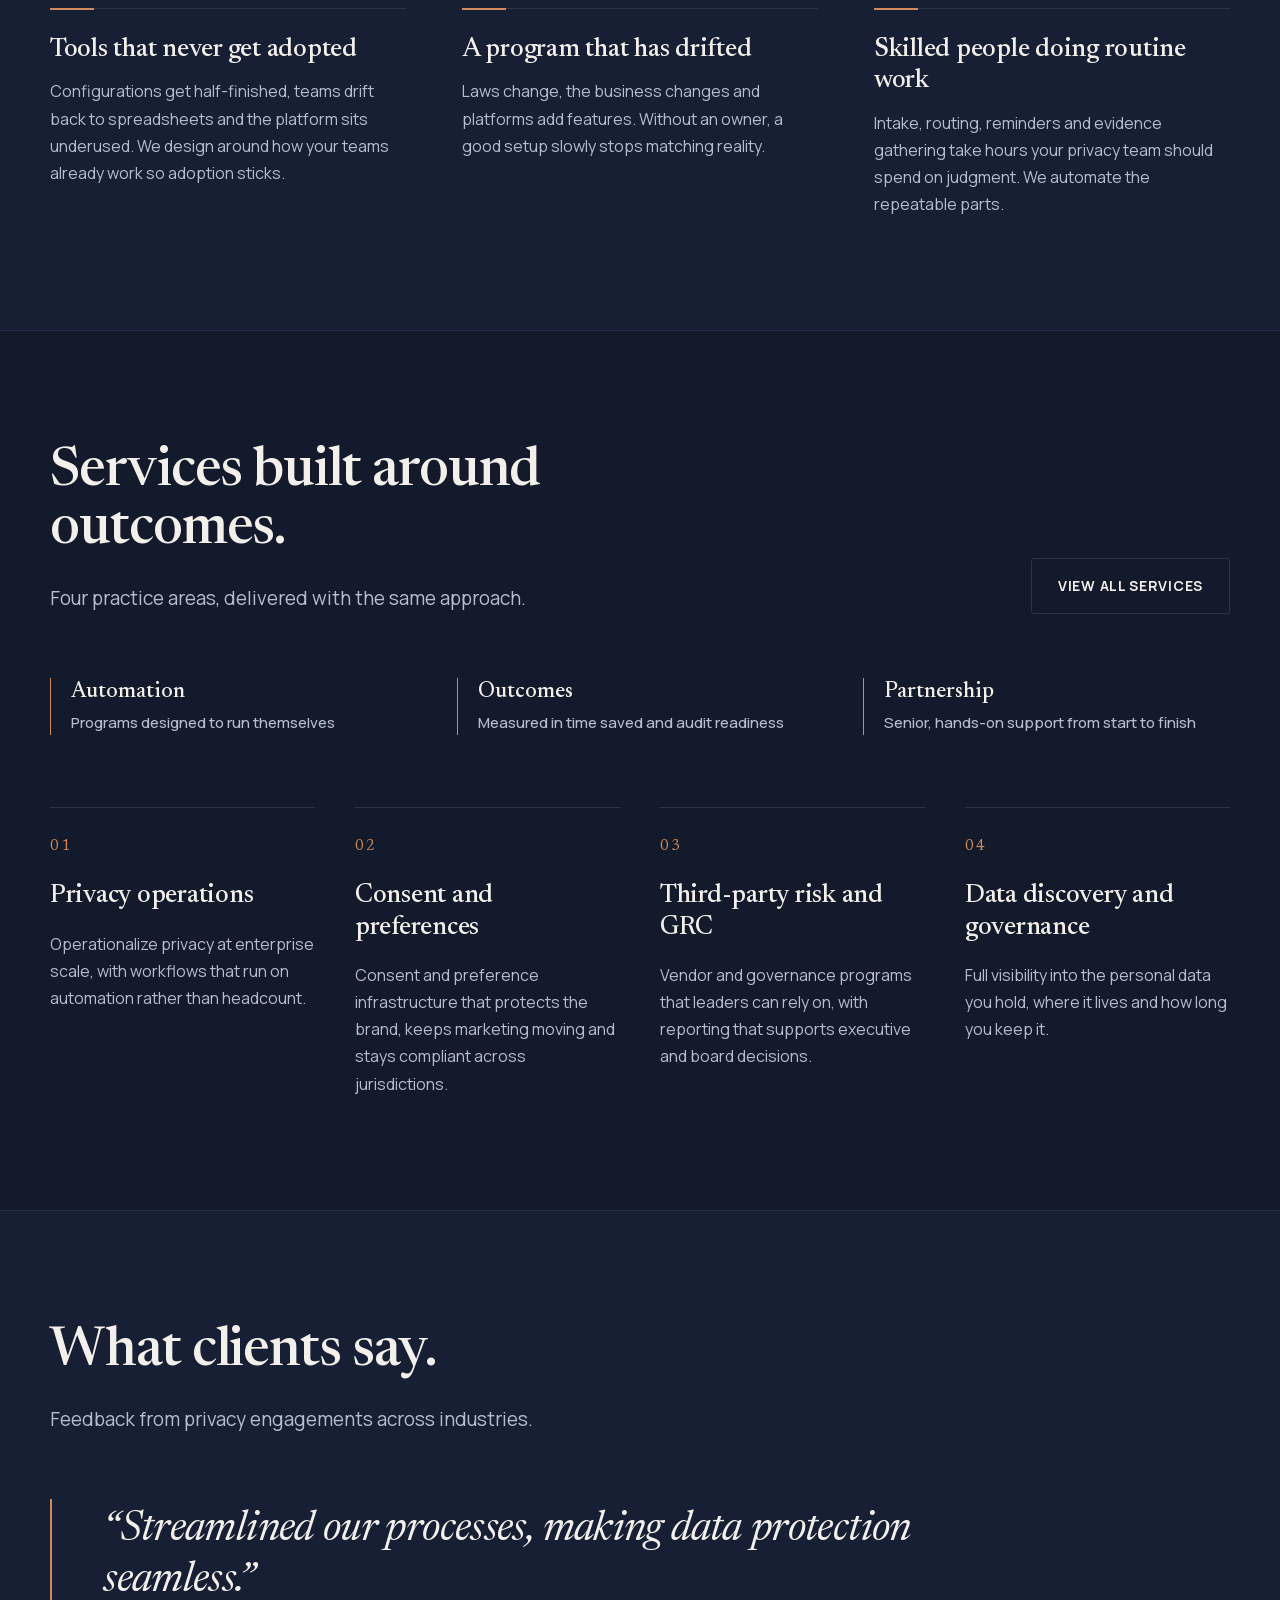
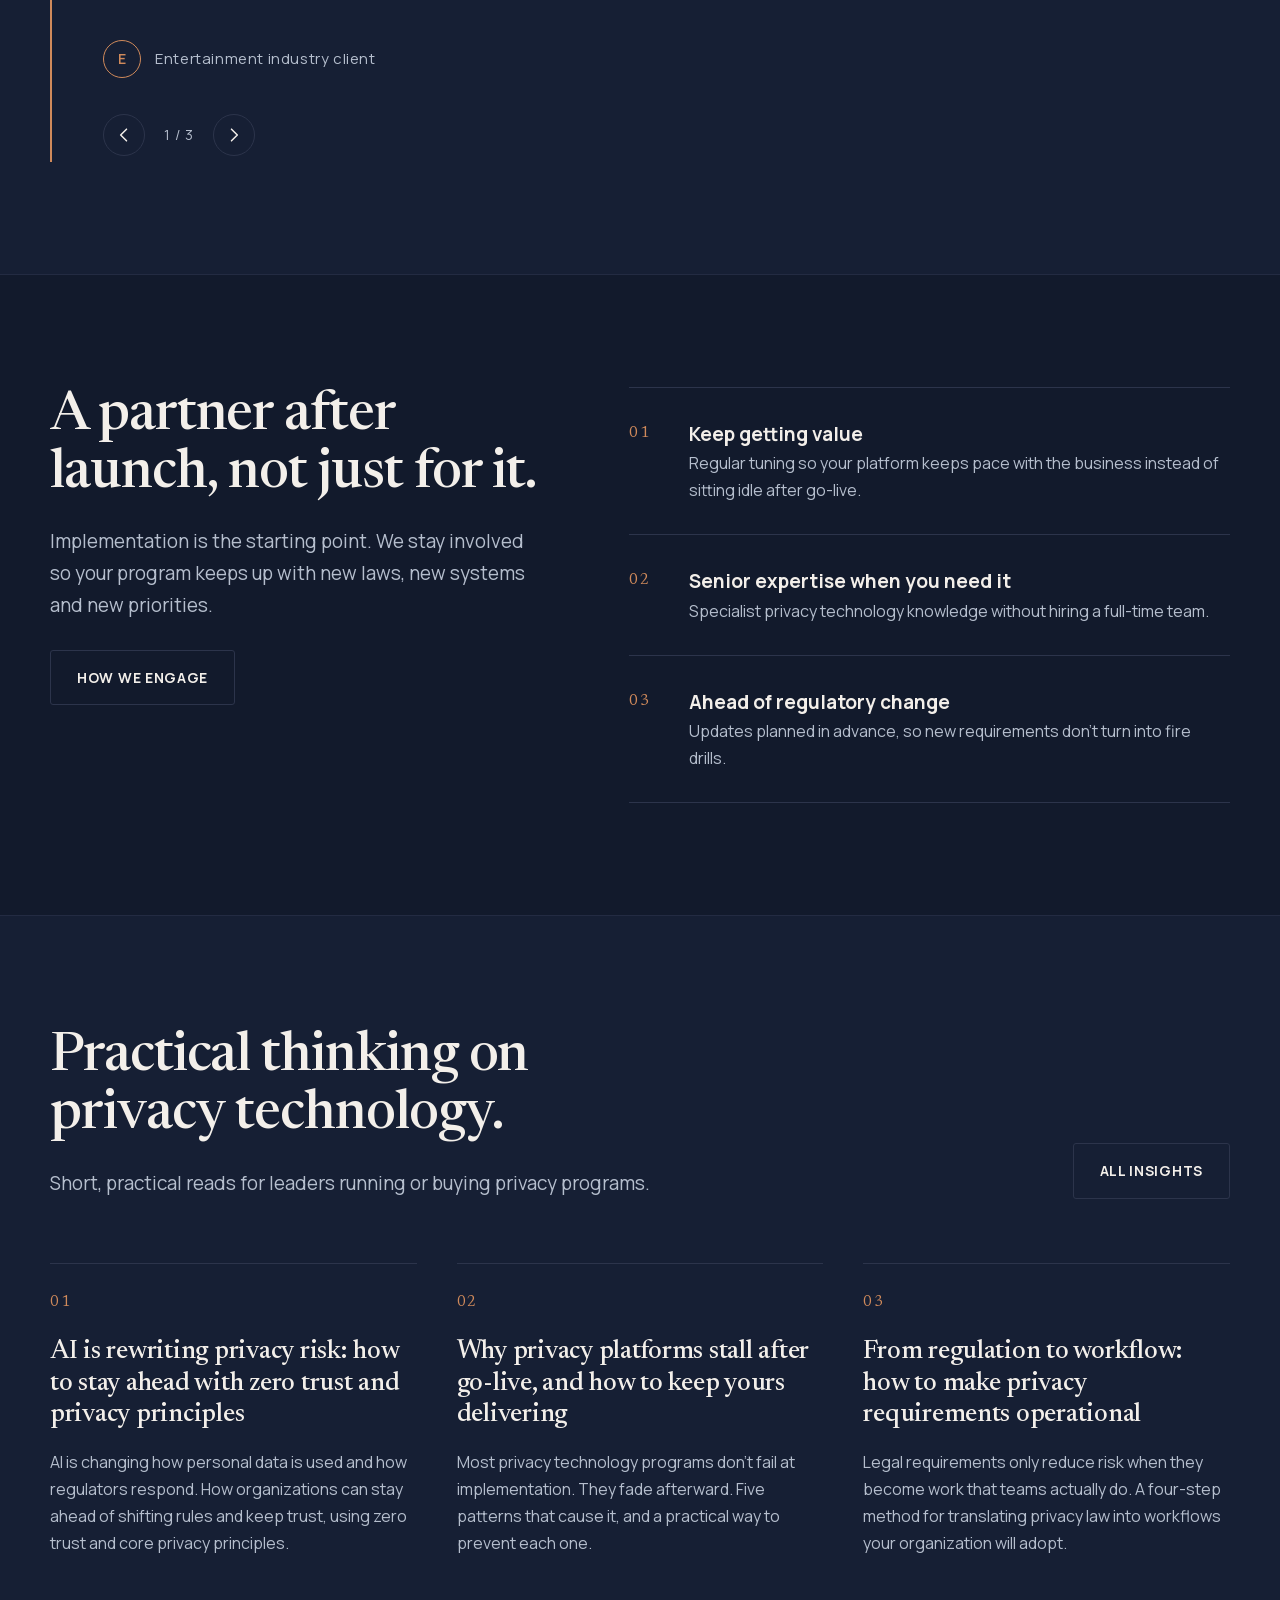
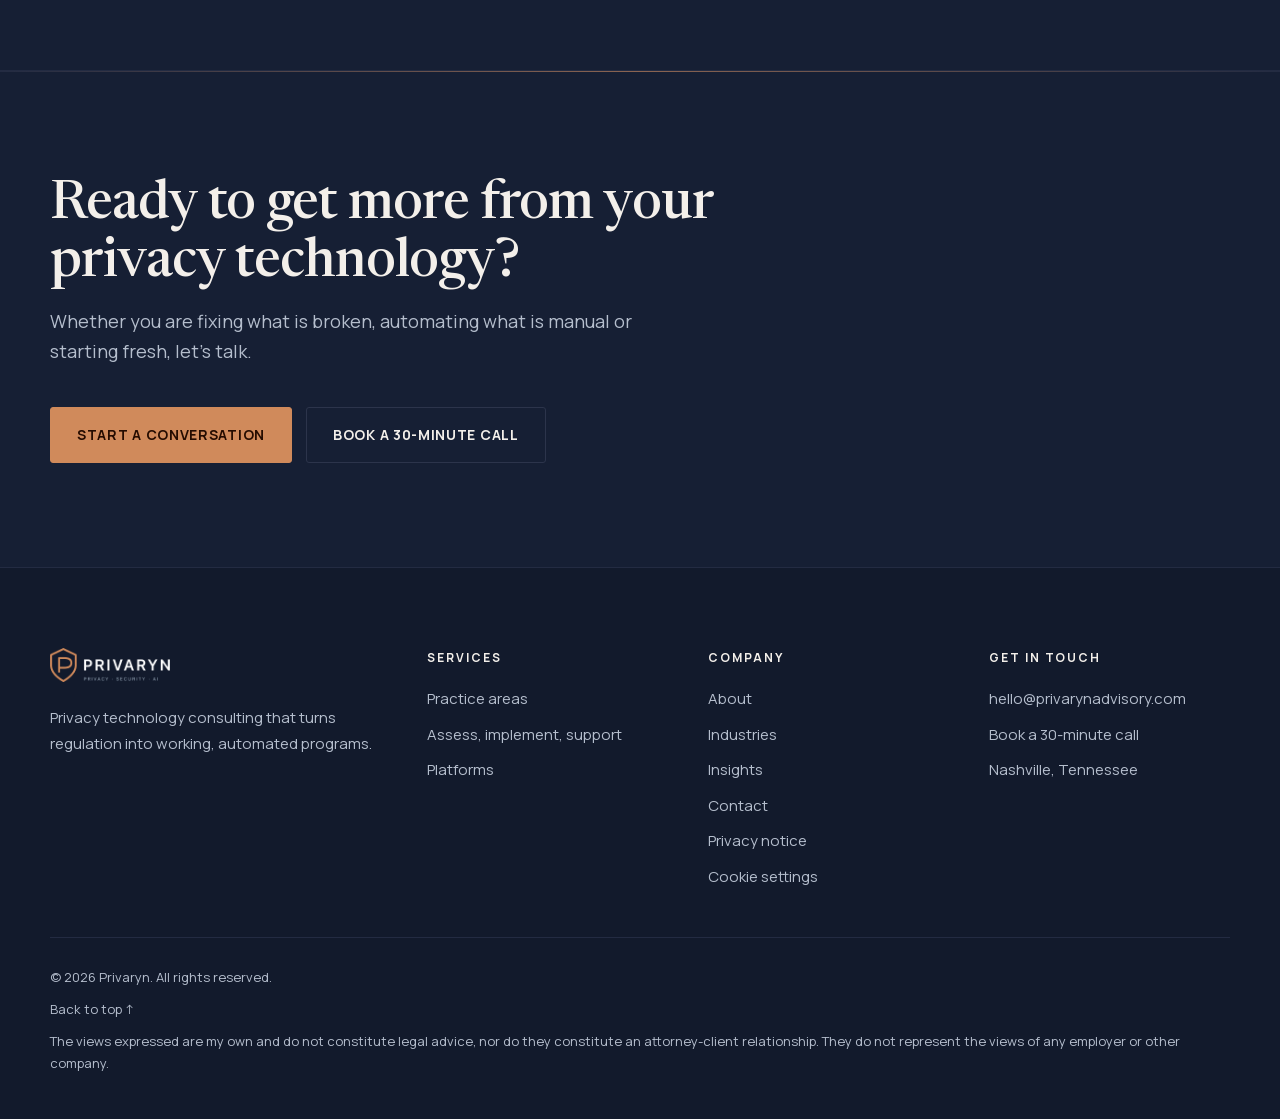
==== commit 39cf4740: "Add Insights article: AI, privacy regulation and zero trust Co-Authored-By: Claude Sonnet 5.5 <norep" ====
--- a/index.html
+++ b/index.html
@@ -140,7 +140,7 @@
         <div><h2>Practical thinking on privacy technology.</h2><p class="sub">Short, practical reads for leaders running or buying privacy programs.</p></div>
         <a class="btn ghost" href="insights/">All insights</a>
       </div>
-      <div class="cards" style="grid-template-columns:repeat(3,1fr)"><article class="card"><h3><a href="insights/why-privacy-platforms-stall-after-go-live/" style="text-decoration:none">Why privacy platforms stall after go-live, and how to keep yours delivering</a></h3><p>Most privacy technology programs don't fail at implementation. They fade afterward. Five patterns that cause it, and a practical way to prevent each one.</p></article><article class="card"><h3><a href="insights/turning-privacy-regulation-into-workflows/" style="text-decoration:none">From regulation to workflow: how to make privacy requirements operational</a></h3><p>Legal requirements only reduce risk when they become work that teams actually do. A four-step method for translating privacy law into workflows your organization will adopt.</p></article><article class="card"><h3><a href="insights/questions-executives-should-ask-before-investing-in-privacy-technology/" style="text-decoration:none">Eight questions executives should ask before investing in privacy technology</a></h3><p>Buying or expanding a privacy platform is a leadership decision, not only a technology one. Eight questions to ask before you commit budget, and what good answers sound like.</p></article></div>
+      <div class="cards" style="grid-template-columns:repeat(3,1fr)"><article class="card"><h3><a href="insights/ai-privacy-regulation-zero-trust/" style="text-decoration:none">AI is rewriting privacy risk: how to stay ahead with zero trust and privacy principles</a></h3><p>AI is changing how personal data is used and how regulators respond. How organizations can stay ahead of shifting rules and keep trust, using zero trust and core privacy principles.</p></article><article class="card"><h3><a href="insights/why-privacy-platforms-stall-after-go-live/" style="text-decoration:none">Why privacy platforms stall after go-live, and how to keep yours delivering</a></h3><p>Most privacy technology programs don't fail at implementation. They fade afterward. Five patterns that cause it, and a practical way to prevent each one.</p></article><article class="card"><h3><a href="insights/turning-privacy-regulation-into-workflows/" style="text-decoration:none">From regulation to workflow: how to make privacy requirements operational</a></h3><p>Legal requirements only reduce risk when they become work that teams actually do. A four-step method for translating privacy law into workflows your organization will adopt.</p></article></div>
     </div>
   </section>
 </div>
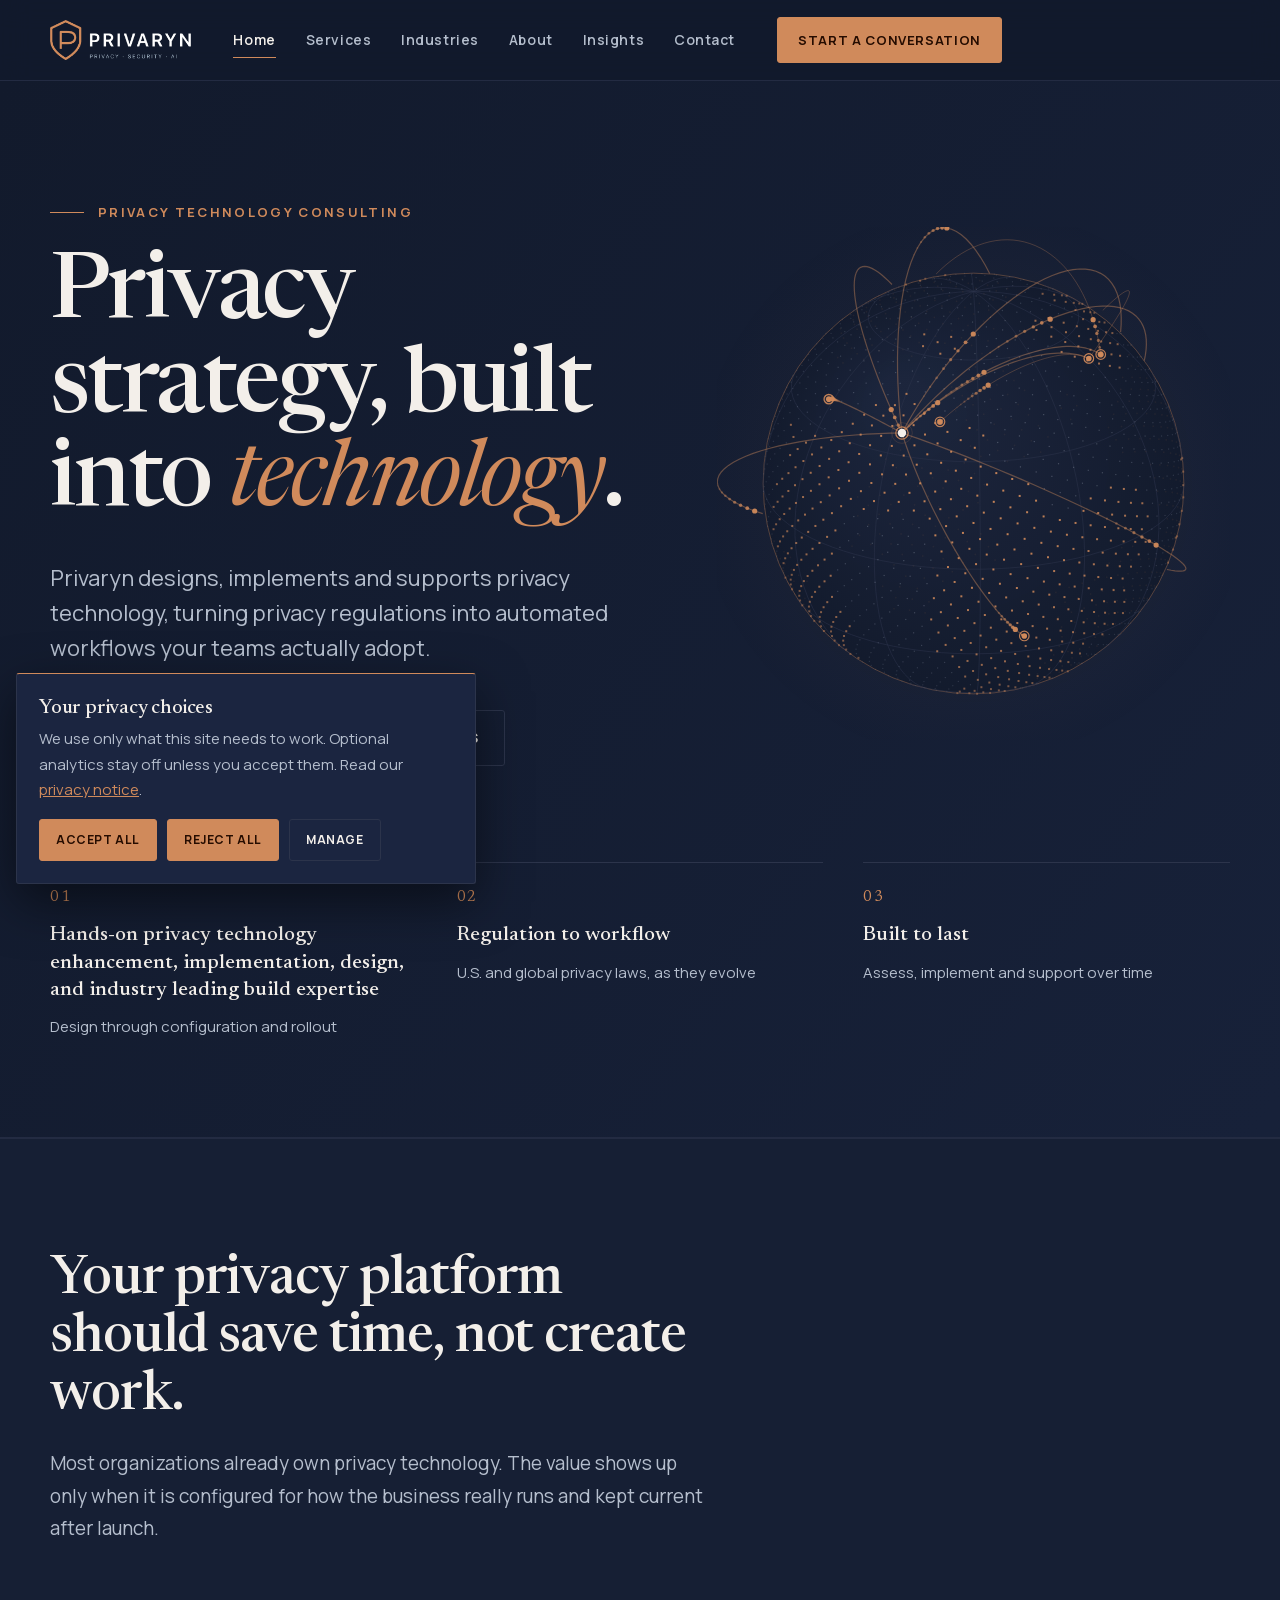
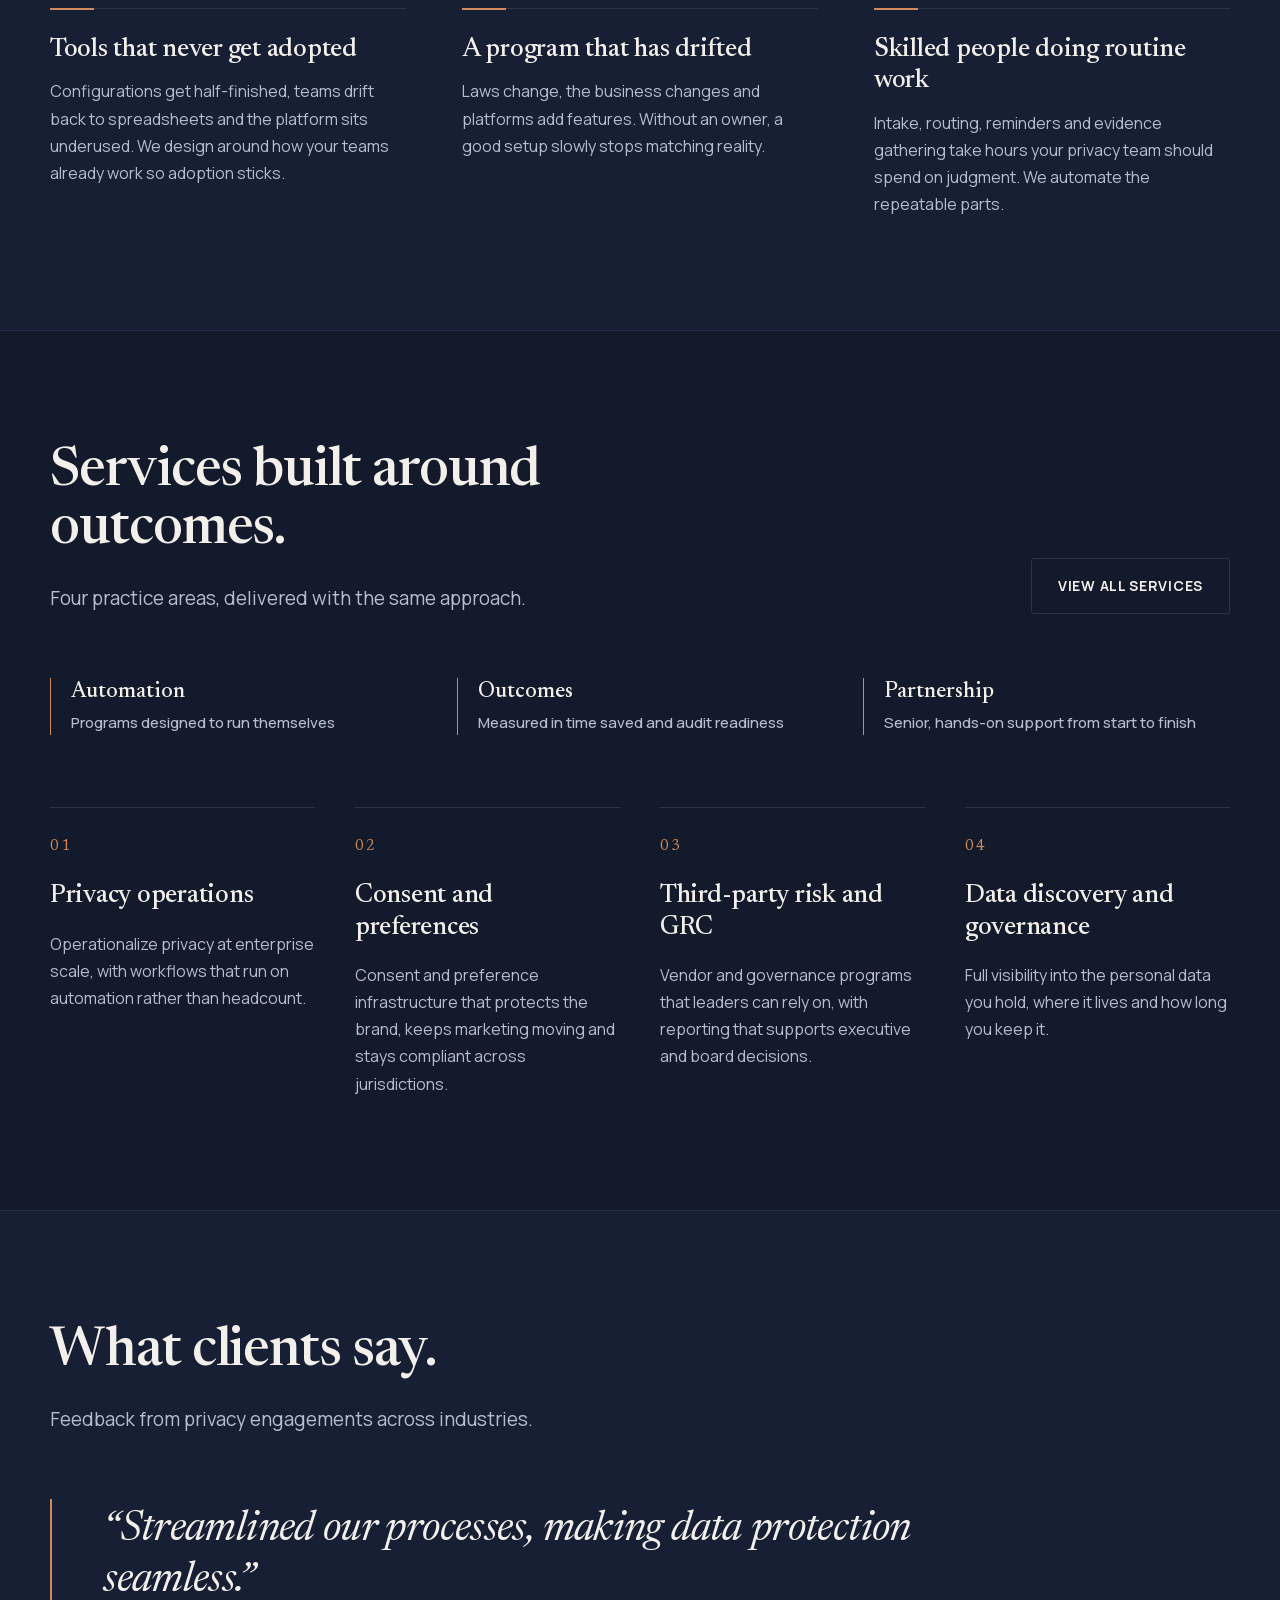
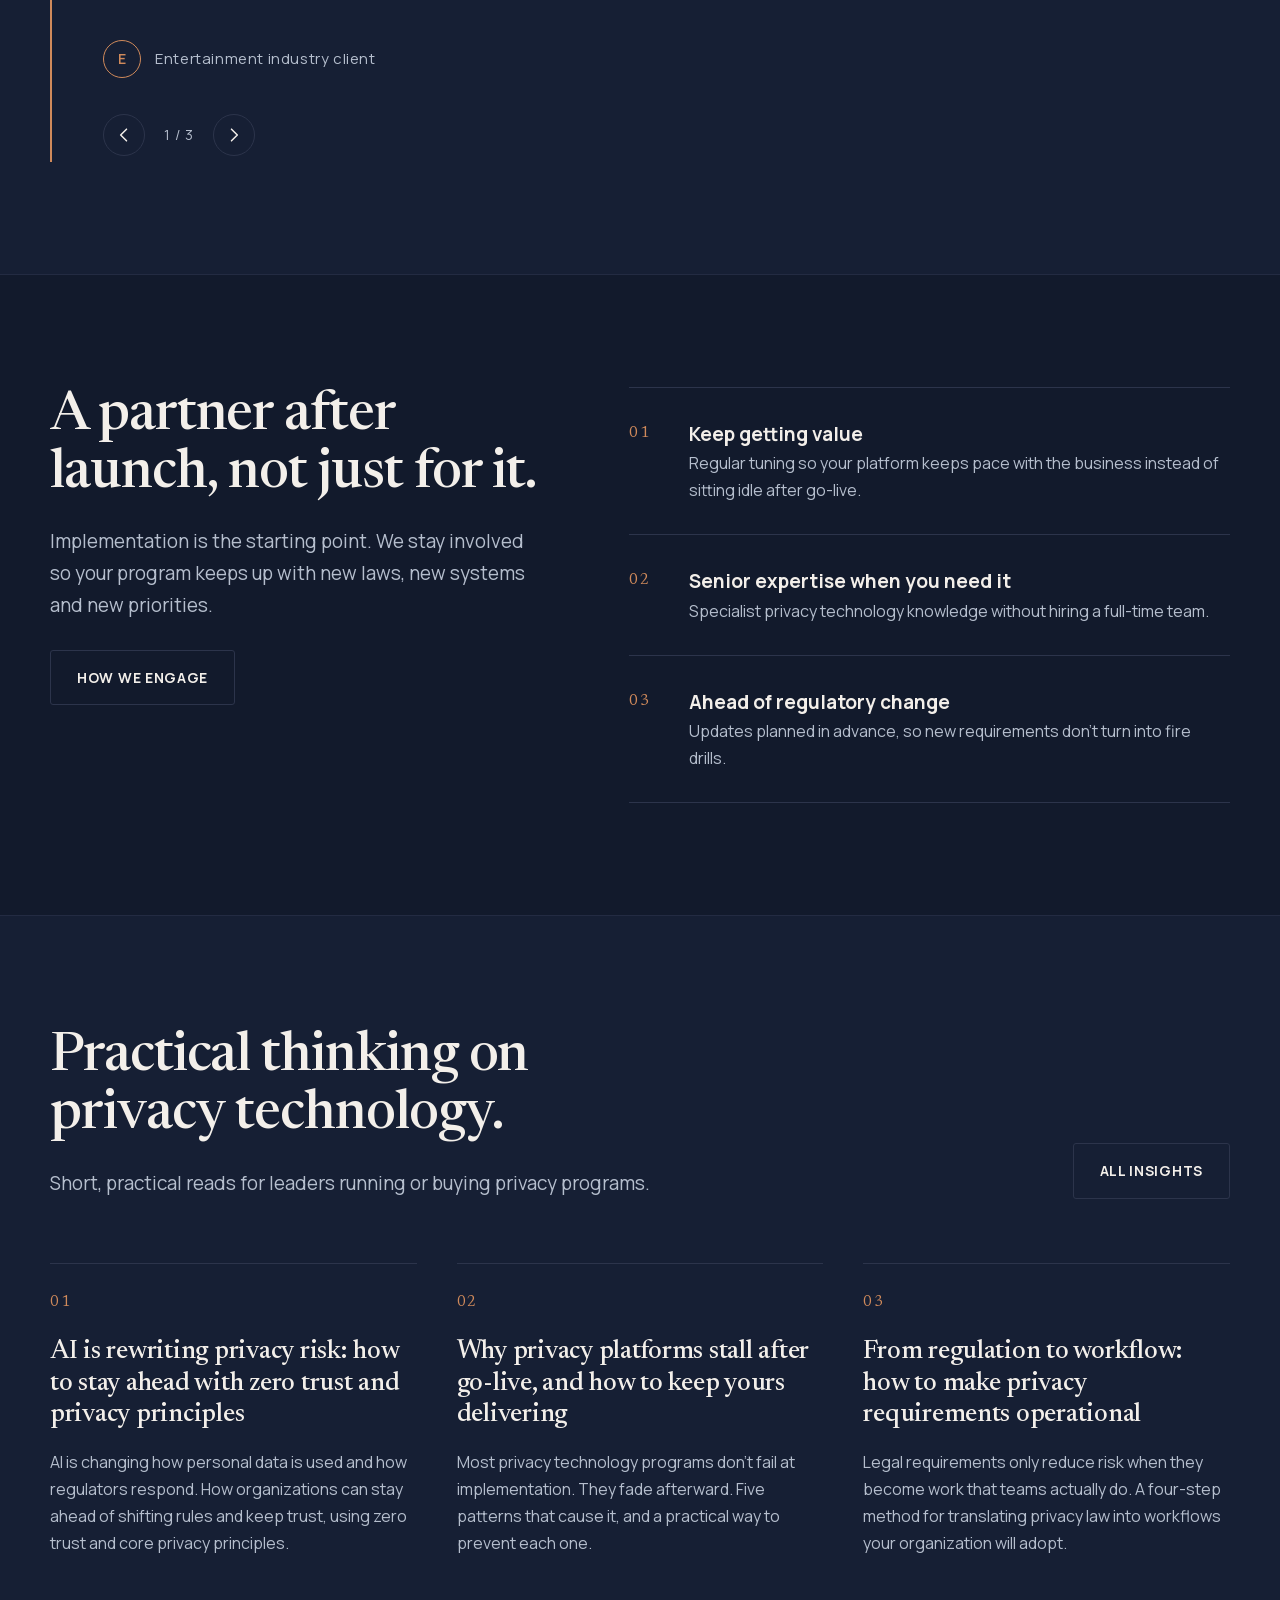
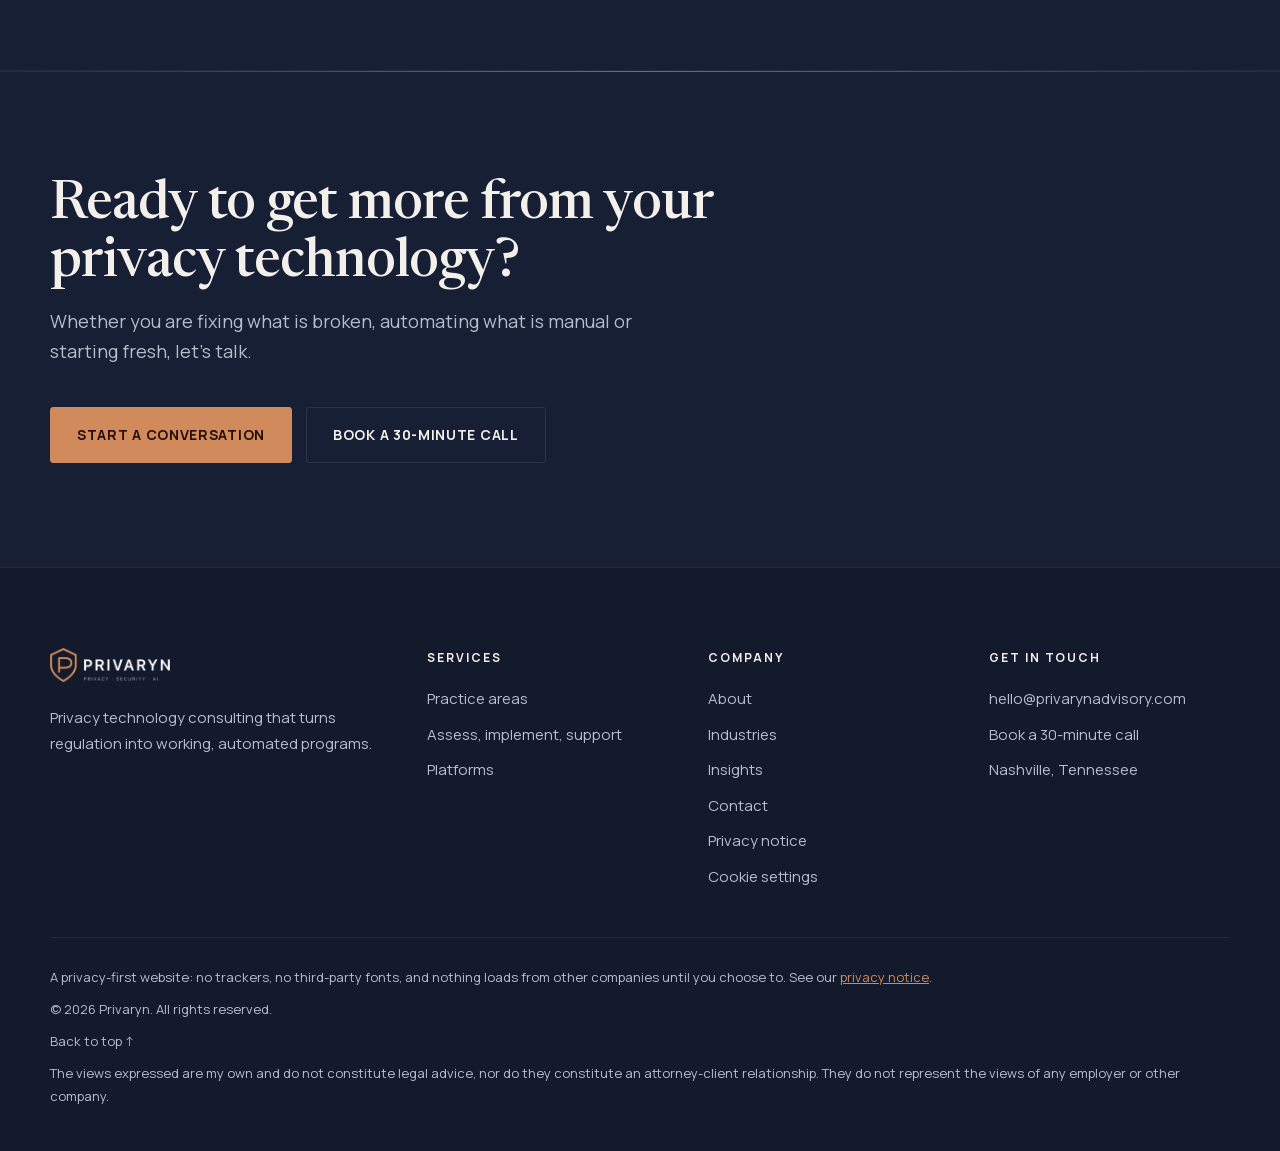
==== commit 3d7b123c: "Add founder headshot, privacy-first statement, security.txt, structured data and accessibility fixes" ====
--- a/index.html
+++ b/index.html
@@ -26,15 +26,16 @@
 <link rel="preload" href="fonts/manrope-latin.woff2" as="font" type="font/woff2" crossorigin>
 <link rel="preload" href="fonts/newsreader-latin.woff2" as="font" type="font/woff2" crossorigin>
 <script>document.documentElement.classList.add("js")</script>
-<link rel="stylesheet" href="styles.css?v=c7a6d770">
+<link rel="stylesheet" href="styles.css?v=ff5f8d9f">
 <script type="application/ld+json">{"@context": "https://schema.org", "@type": "FAQPage", "mainEntity": [{"@type": "Question", "name": "Do we need to already own a privacy platform?", "acceptedAnswer": {"@type": "Answer", "text": "Not necessarily. Many clients already own a platform and need it configured, automated or brought back in line with how the business runs. Others need help evaluating options and implementing one from the start. We work in both situations."}}, {"@type": "Question", "name": "Which privacy technology platforms and tools do you work with?", "acceptedAnswer": {"@type": "Answer", "text": "OneTrust, BigID, Securiti and Microsoft Purview, as well as homegrown solutions, such as an in-house tool or process your team has already built. Our approach is the same across platforms: design the process first, then configure the technology to support it."}}, {"@type": "Question", "name": "How does an engagement start?", "acceptedAnswer": {"@type": "Answer", "text": "With a conversation about how your organization actually works. From there we assess your current program and tools, then design a program that fits your processes, your people and your technology."}}, {"@type": "Question", "name": "Which privacy laws and regulations do you cover?", "acceptedAnswer": {"@type": "Answer", "text": "We translate U.S. and global privacy regulations, including GDPR and the growing set of U.S. state privacy laws, into practical workflows and platform configuration, and we plan updates as requirements change."}}, {"@type": "Question", "name": "Do you provide legal advice?", "acceptedAnswer": {"@type": "Answer", "text": "No. We design and implement privacy technology and operating processes, and we work alongside your legal and privacy counsel. Nothing on this site is legal advice."}}, {"@type": "Question", "name": "Can you support us after go-live?", "acceptedAnswer": {"@type": "Answer", "text": "Yes. Implementation is the starting point. We stay involved to tune the platform, keep your program current with new laws and systems, and bring in senior expertise when you need it."}}, {"@type": "Question", "name": "How do you work with our existing teams?", "acceptedAnswer": {"@type": "Answer", "text": "Alongside them. Our work is senior and hands-on, and we design around the way your teams already operate so the program is adopted and keeps running after we step back."}}, {"@type": "Question", "name": "How is an engagement scoped and priced?", "acceptedAnswer": {"@type": "Answer", "text": "It depends on what you need. You can start with a single assessment, bring us in to design and build, or keep us close as your program grows. Start a conversation and we will recommend a scope that fits."}}]}</script>
 <script type="application/ld+json">{"@context": "https://schema.org", "@type": "ProfessionalService", "name": "Privaryn", "url": "https://privarynadvisory.com/", "logo": "https://privarynadvisory.com/apple-touch-icon.png", "image": "https://privarynadvisory.com/og-image.png", "description": "Privaryn is a privacy technology consultancy. We work with executive teams to design, build and run privacy programs and compliance with global privacy laws and regulations.", "founder": {"@type": "Person", "name": "Dev Sareen", "jobTitle": "Founder"}, "address": {"@type": "PostalAddress", "addressLocality": "Nashville", "addressRegion": "TN", "addressCountry": "US"}}</script>
+<script type="application/ld+json">{"@context": "https://schema.org", "@type": "Person", "name": "Dev Sareen", "jobTitle": "Founder", "image": "https://privarynadvisory.com/dev-sareen.png", "url": "https://privarynadvisory.com/", "worksFor": {"@type": "Organization", "name": "Privaryn", "url": "https://privarynadvisory.com/"}, "alumniOf": {"@type": "CollegeOrUniversity", "name": "University of Georgia"}}</script>
 </head>
 <body>
 <button type="button" class="skip" onclick="var m=document.querySelector('main');m.setAttribute('tabindex','-1');m.focus();">Skip to main content</button>
 <header>
   <div class="wrap nav">
-    <a class="brand" href="#home" aria-label="Privaryn home"><img src="[data-uri]" alt="Privaryn: Privacy, Security, AI"></a>
+    <a class="brand" href="#home" aria-label="Privaryn home"><img src="logo.png" alt="Privaryn: Privacy, Security, AI" width="184" height="52"></a>
     <button class="menu-btn" aria-expanded="false" aria-controls="primary" aria-label="Menu"><svg class="ic" viewBox="0 0 24 24" aria-hidden="true"><path d="M4 7h16M4 12h16M4 17h16"/></svg></button>
     <nav id="primary" aria-label="Primary">
       <ul>
@@ -194,7 +195,7 @@
     <h1>Experience across regulated industries.</h1>
     <p class="lead">Each sector carries its own data, risks and regulators. We bring that context into the design of your program.</p>
   </div></div>
-  <section><div class="wrap"><div class="inds"><article class="ind"><div><h3>Entertainment</h3><p>Fan, subscriber and audience data, with consent and digital rights questions across many platforms.</p></div></article><article class="ind"><div><h3>Telecommunications & media</h3><p>Large volumes of customer data, where consent, retention and data subject requests have to work at scale.</p></div></article><article class="ind"><div><h3>Sports</h3><p>Ticketing, membership, fan engagement and athlete data moving between venues, apps and partners.</p></div></article><article class="ind"><div><h3>Energy</h3><p>Customer and usage data, plus a broad network of vendors and operational partners to keep under review.</p></div></article><article class="ind"><div><h3>Financial services</h3><p>Sensitive financial data, close regulator attention and heavy reliance on third parties.</p></div></article></div>
+  <section><div class="wrap"><h2 class="sr-only">Sectors we work in</h2><div class="inds"><article class="ind"><div><h3>Entertainment</h3><p>Fan, subscriber and audience data, with consent and digital rights questions across many platforms.</p></div></article><article class="ind"><div><h3>Telecommunications & media</h3><p>Large volumes of customer data, where consent, retention and data subject requests have to work at scale.</p></div></article><article class="ind"><div><h3>Sports</h3><p>Ticketing, membership, fan engagement and athlete data moving between venues, apps and partners.</p></div></article><article class="ind"><div><h3>Energy</h3><p>Customer and usage data, plus a broad network of vendors and operational partners to keep under review.</p></div></article><article class="ind"><div><h3>Financial services</h3><p>Sensitive financial data, close regulator attention and heavy reliance on third parties.</p></div></article></div>
     <p class="sub" style="margin:48px 0 18px">Explore our sector pages</p>
     <div class="actions"><a class="btn ghost" href="industries/financial-services/">Financial services</a><a class="btn ghost" href="industries/telecommunications/">Telecommunications</a><a class="btn ghost" href="industries/media-entertainment/">Media and entertainment</a></div></div></section>
 </div>
@@ -213,12 +214,15 @@
         <p>He has worked directly with executive clients, including Fortune 500 organizations, to build enterprise privacy strategy and to design and deliver sophisticated compliance programs aligned with global privacy laws and regulations.</p>
         <p>Every engagement starts with how your organization actually works. From there, we design a privacy program that fits your business, your leadership priorities and your technology landscape.</p>
       </div>
+      <div class="about-side">
+      <figure class="founder"><img src="dev-sareen.png" alt="Dev Sareen, founder of Privaryn" width="168" height="192" loading="lazy" decoding="async"><figcaption><strong>Dev Sareen</strong><span>Founder, Privaryn</span></figcaption></figure>
       <div class="fact">
         <div><p><strong>Focus</strong><span>Privacy technology design, implementation and support</span></p></div>
         <div><p><strong>Platforms</strong><span>OneTrust, BigID, Securiti, Microsoft Purview and homegrown solutions</span></p></div>
         <div><p><strong>Regulations</strong><span>U.S. and global privacy regulations</span></p></div>
         <div><p><strong>Education</strong><span>BBA, Management Information Systems, University of Georgia, Terry College of Business</span></p></div>
         <div><p><strong>Location</strong><span>Nashville, Tennessee</span></p></div>
+      </div>
       </div>
     </div>
   </section>
@@ -257,7 +261,7 @@
         <input type="checkbox" name="botcheck" tabindex="-1" autocomplete="off" aria-hidden="true" style="position:absolute;left:-9999px;width:1px;height:1px;opacity:0">
         <div class="actions"><button class="btn" type="submit" id="cform-send">Send message</button><a class="btn ghost" href="https://calendly.com/sareen-dev/30min" target="_blank" rel="noopener noreferrer" aria-label="Book a 30-minute call (opens Calendly in a new tab)">Book a 30-minute call</a></div>
         <p class="note" id="cform-status" role="status" aria-live="polite"></p>
-        <div class="sent" id="cform-sent" tabindex="-1"><h3>Thank you.</h3><p>Your message has been sent. We will reply to the email address you gave us.</p><div class="actions"><button type="button" class="btn ghost" id="cform-again">Send another message</button><a class="btn ghost" href="https://calendly.com/sareen-dev/30min" target="_blank" rel="noopener noreferrer" aria-label="Book a 30-minute call (opens Calendly in a new tab)">Book a 30-minute call</a></div></div>
+        <div class="sent" id="cform-sent" tabindex="-1"><h2>Thank you.</h2><p>Your message has been sent. We will reply to the email address you gave us.</p><div class="actions"><button type="button" class="btn ghost" id="cform-again">Send another message</button><a class="btn ghost" href="https://calendly.com/sareen-dev/30min" target="_blank" rel="noopener noreferrer" aria-label="Book a 30-minute call (opens Calendly in a new tab)">Book a 30-minute call</a></div></div>
         <p class="note">Your message is sent securely through our form service to our inbox. See our <a href="#privacy" style="color:var(--accent)">privacy notice</a>.</p>
       </form>
       <div class="fact">
@@ -317,12 +321,13 @@
 <footer>
   <div class="wrap">
     <div class="f-top">
-      <div><img src="[data-uri]" alt="Privaryn"><p>Privacy technology consulting that turns regulation into working, automated programs.</p></div>
-      <div><h4>Services</h4><ul><li><a href="#services">Practice areas</a></li><li><a href="#services">Assess, implement, support</a></li><li><a href="#services">Platforms</a></li></ul></div>
-      <div><h4>Company</h4><ul><li><a href="#about">About</a></li><li><a href="#industries">Industries</a></li><li><a href="insights/">Insights</a></li><li><a href="#contact">Contact</a></li><li><a href="#privacy">Privacy notice</a></li><li><button type="button" class="linkbtn" id="ck-open">Cookie settings</button></li></ul></div>
-      <div><h4>Get in touch</h4><ul><li><a href="mailto:hello@privarynadvisory.com">hello@privarynadvisory.com</a></li><li><a href="https://calendly.com/sareen-dev/30min" target="_blank" rel="noopener noreferrer" aria-label="Book a 30-minute call (opens Calendly in a new tab)">Book a 30-minute call</a></li><li>Nashville, Tennessee</li></ul></div>
+      <div><img src="logo.png" alt="Privaryn" width="120" height="34" loading="lazy"><p>Privacy technology consulting that turns regulation into working, automated programs.</p></div>
+      <div><p class="fh">Services</p><ul><li><a href="#services">Practice areas</a></li><li><a href="#services">Assess, implement, support</a></li><li><a href="#services">Platforms</a></li></ul></div>
+      <div><p class="fh">Company</p><ul><li><a href="#about">About</a></li><li><a href="#industries">Industries</a></li><li><a href="insights/">Insights</a></li><li><a href="#contact">Contact</a></li><li><a href="#privacy">Privacy notice</a></li><li><button type="button" class="linkbtn" id="ck-open">Cookie settings</button></li></ul></div>
+      <div><p class="fh">Get in touch</p><ul><li><a href="mailto:hello@privarynadvisory.com">hello@privarynadvisory.com</a></li><li><a href="https://calendly.com/sareen-dev/30min" target="_blank" rel="noopener noreferrer" aria-label="Book a 30-minute call (opens Calendly in a new tab)">Book a 30-minute call</a></li><li>Nashville, Tennessee</li></ul></div>
     </div>
     <div class="f-bot">
+      <p class="pf">A privacy-first website: no trackers, no third-party fonts, and nothing loads from other companies until you choose to. See our <a href="#privacy">privacy notice</a>.</p>
       <p>&copy; 2026 Privaryn. All rights reserved.</p>
       <p><button type="button" class="linkbtn" onclick="window.scrollTo(0,0)">Back to top &uarr;</button></p>
       <p>The views expressed are my own and do not constitute legal advice, nor do they constitute an attorney-client relationship. They do not represent the views of any employer or other company.</p>
--- a/styles.css
+++ b/styles.css
@@ -3,7 +3,7 @@
 @font-face{font-family:"Newsreader";font-style:italic;font-weight:400;font-display:swap;src:url(fonts/newsreader-italic-latin.woff2) format("woff2");unicode-range:U+0000-00FF,U+0131,U+0152-0153,U+02BB-02BC,U+02C6,U+02DA,U+02DC,U+0304,U+0308,U+0329,U+2000-206F,U+20AC,U+2122,U+2191,U+2193,U+2212,U+2215,U+FEFF,U+FFFD}
 
 :root{
-  --bg:#121a2c;--bg-2:#161f34;--bg-3:#1b2540;--line:#232b42;--line-2:#2c344b;
+  --bg:#121a2c;--bg-2:#161f34;--bg-3:#1b2540;--line:#232b42;--line-2:#2c344b;--field:#6f7c98;
   --text:#f3efea;--muted:#b5becd;--accent:#d08a5b;--accent-2:#dc9c70;--ink:#250c00;
   --serif:"Newsreader","Iowan Old Style","Georgia",serif;
   --sans:"Manrope",system-ui,-apple-system,"Segoe UI",Roboto,sans-serif;
@@ -152,7 +152,7 @@
 form{display:grid;gap:20px;background:var(--bg-2);border:1px solid var(--line);border-top:1px solid var(--accent);border-radius:3px;padding:clamp(24px,4vw,40px)}
 .fr{display:grid;grid-template-columns:1fr 1fr;gap:20px}
 label{display:grid;gap:8px;font-weight:600;font-size:14px;letter-spacing:.03em}
-input,select,textarea{font:inherit;font-size:16px;color:var(--text);background:var(--bg);border:1px solid var(--line-2);border-radius:3px;padding:13px 14px;width:100%}
+input,select,textarea{font:inherit;font-size:16px;color:var(--text);background:var(--bg);border:1px solid var(--field);border-radius:3px;padding:13px 14px;width:100%}
 input:focus,select:focus,textarea:focus{outline:none;border-color:var(--accent)}
 textarea{min-height:150px;resize:vertical}
 .note{color:var(--muted);font-size:14px}
@@ -370,6 +370,25 @@
 .sent{display:none;padding:10px 0}
 form.is-sent>:not(.sent){display:none!important}
 form.is-sent .sent{display:block;outline:none}
-.sent h3{font-size:clamp(30px,4vw,40px);margin-bottom:10px;color:var(--accent)}
+.sent h2{font-size:clamp(30px,4vw,40px);margin:0 0 10px;max-width:none;color:var(--accent)}
 .sent p{color:var(--muted);font-size:18px;margin-bottom:26px;max-width:46ch}
 #cform-status.err{color:var(--text);background:var(--bg);border-left:2px solid var(--accent);padding:12px 16px;border-radius:0 3px 3px 0;font-size:15px}
+
+/* founder photo and footer statement */
+.about-side{display:grid;gap:28px}
+.founder{display:flex;align-items:center;gap:22px;margin:0}
+.founder img{width:168px;height:auto;border-radius:6px;border:1px solid var(--line-2);flex:none}
+.founder figcaption strong{display:block;font-family:var(--serif);font-weight:500;font-size:26px;line-height:1.2;color:var(--text)}
+.founder figcaption span{display:block;color:var(--muted);font-size:15px;letter-spacing:.04em;margin-top:4px}
+.pf a{color:var(--accent)}
+@media (max-width:560px){.founder{flex-direction:column;align-items:flex-start}}
+
+.sr-only{position:absolute;width:1px;height:1px;padding:0;margin:-1px;overflow:hidden;clip:rect(0,0,0,0);white-space:nowrap;border:0}
+
+/* heading-level fixes: keep the look, use the right level */
+.f-top .fh{color:var(--text);font-size:12px;font-weight:700;letter-spacing:.16em;text-transform:uppercase;margin:0 0 18px}
+.ins-item h2{font-size:clamp(24px,2.6vw,32px);margin:0 0 10px;max-width:none;letter-spacing:-.01em;transition:color .2s}
+.ins-item:hover h2{color:var(--accent)}
+.res-card h2{font-size:26px;margin:0 0 10px;max-width:none;letter-spacing:-.01em}
+.cl-group h2{font-size:24px;margin:0 0 14px;max-width:none;letter-spacing:-.01em;line-height:1.2}
+@media print{.cl-group h2{color:#000;font-size:11.5pt;margin:0 0 3pt}.f-top .fh{display:none}}
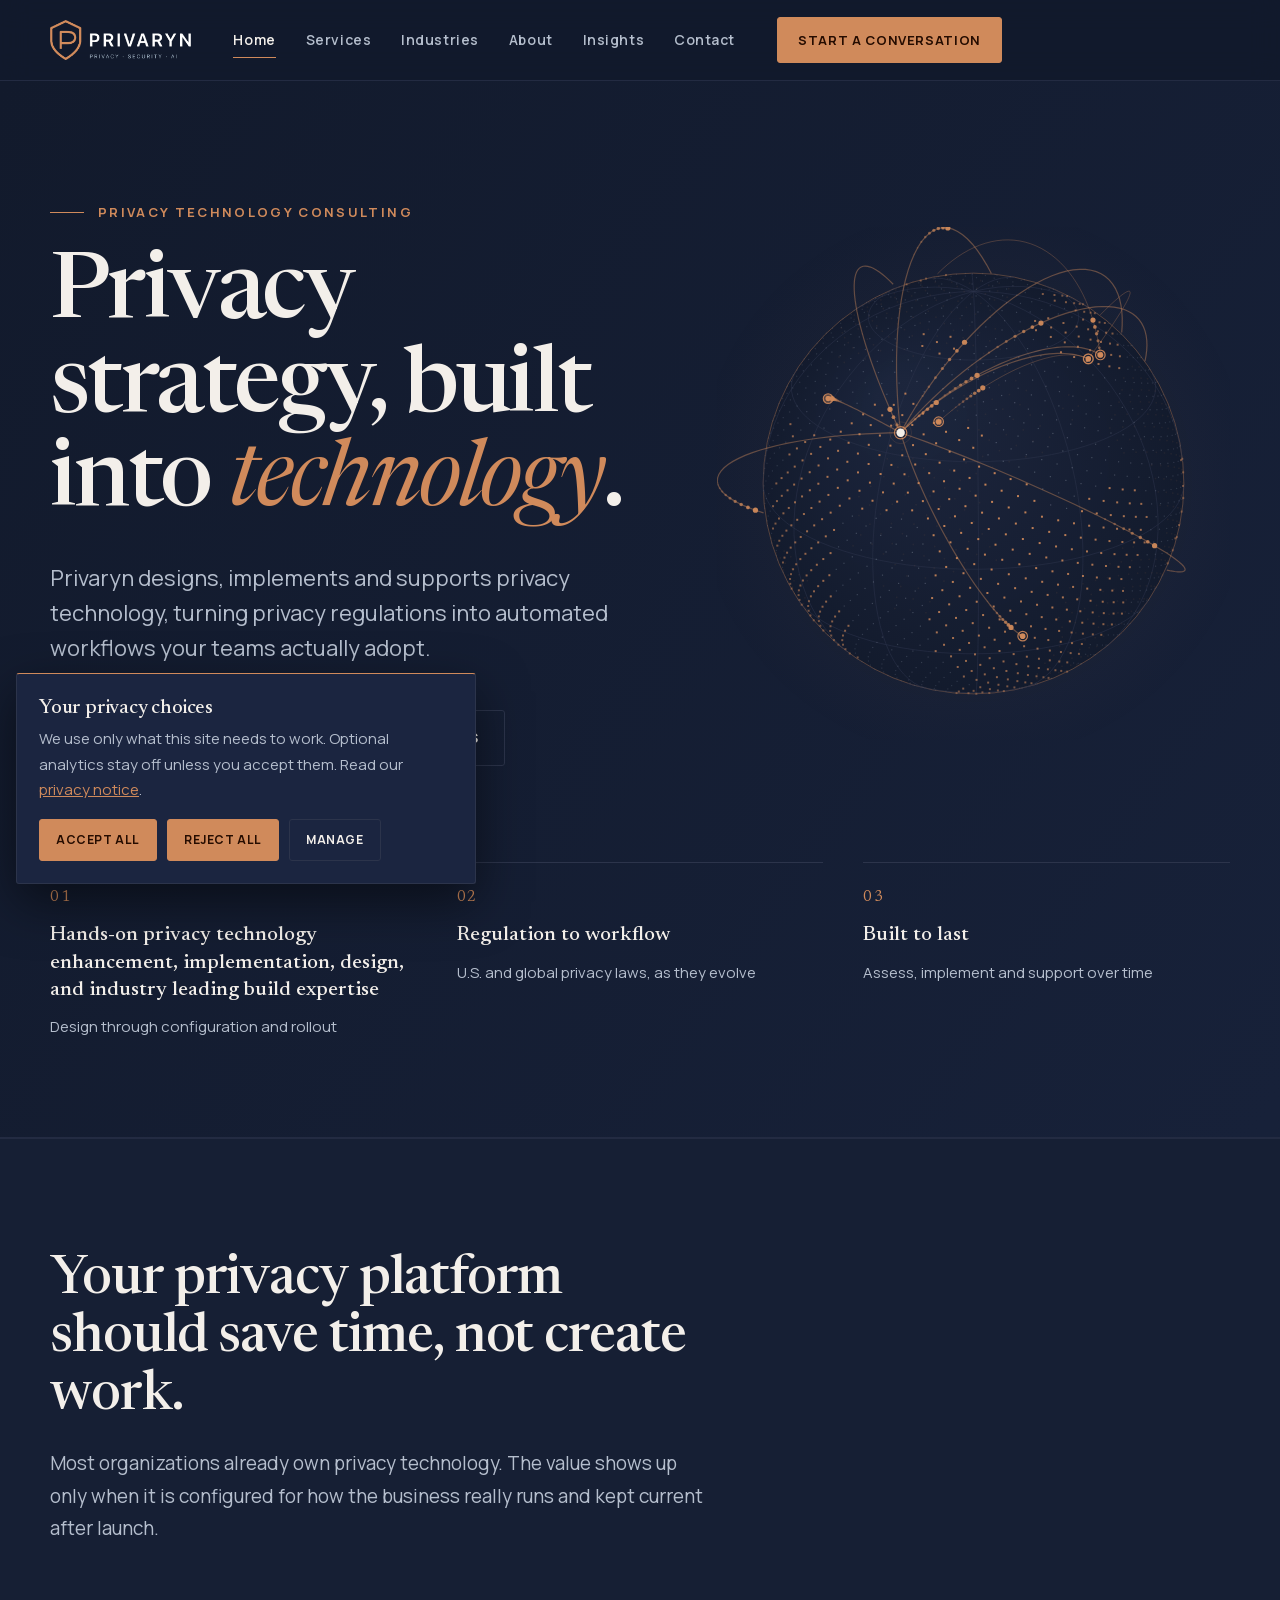
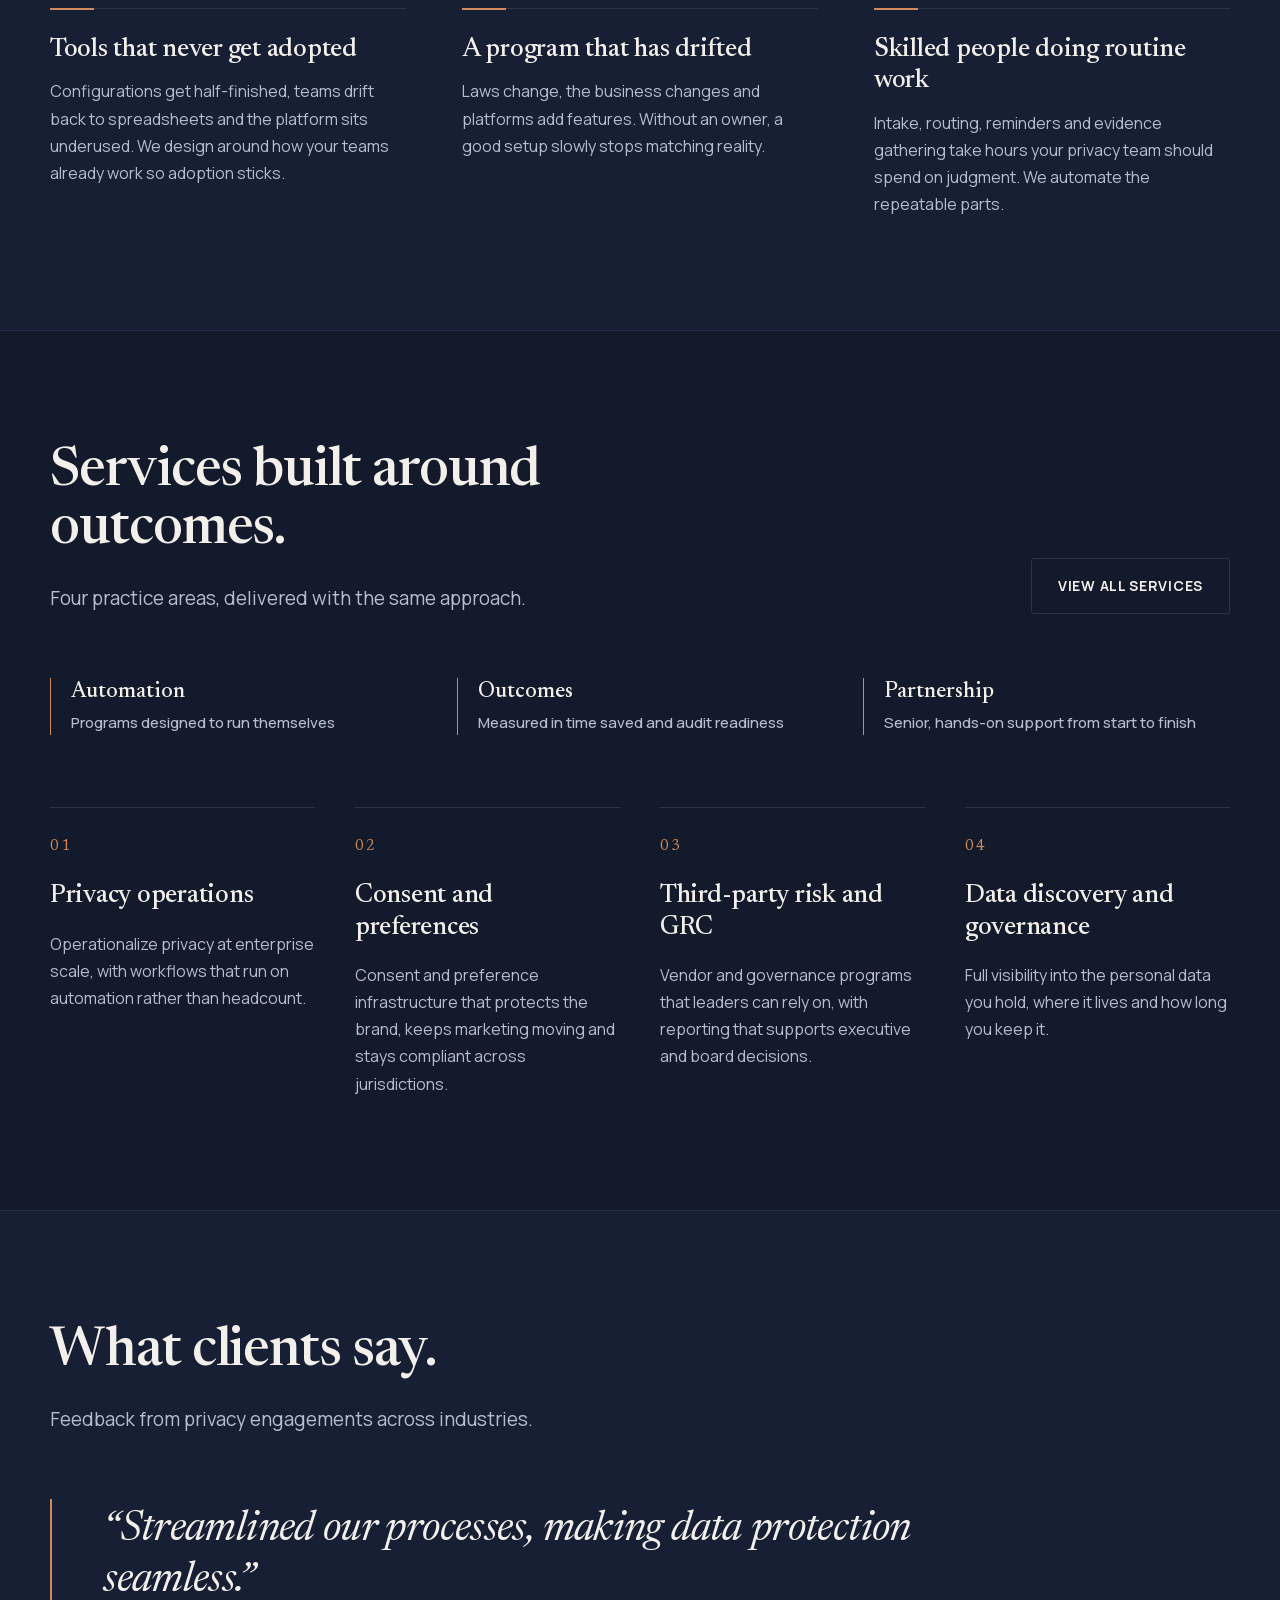
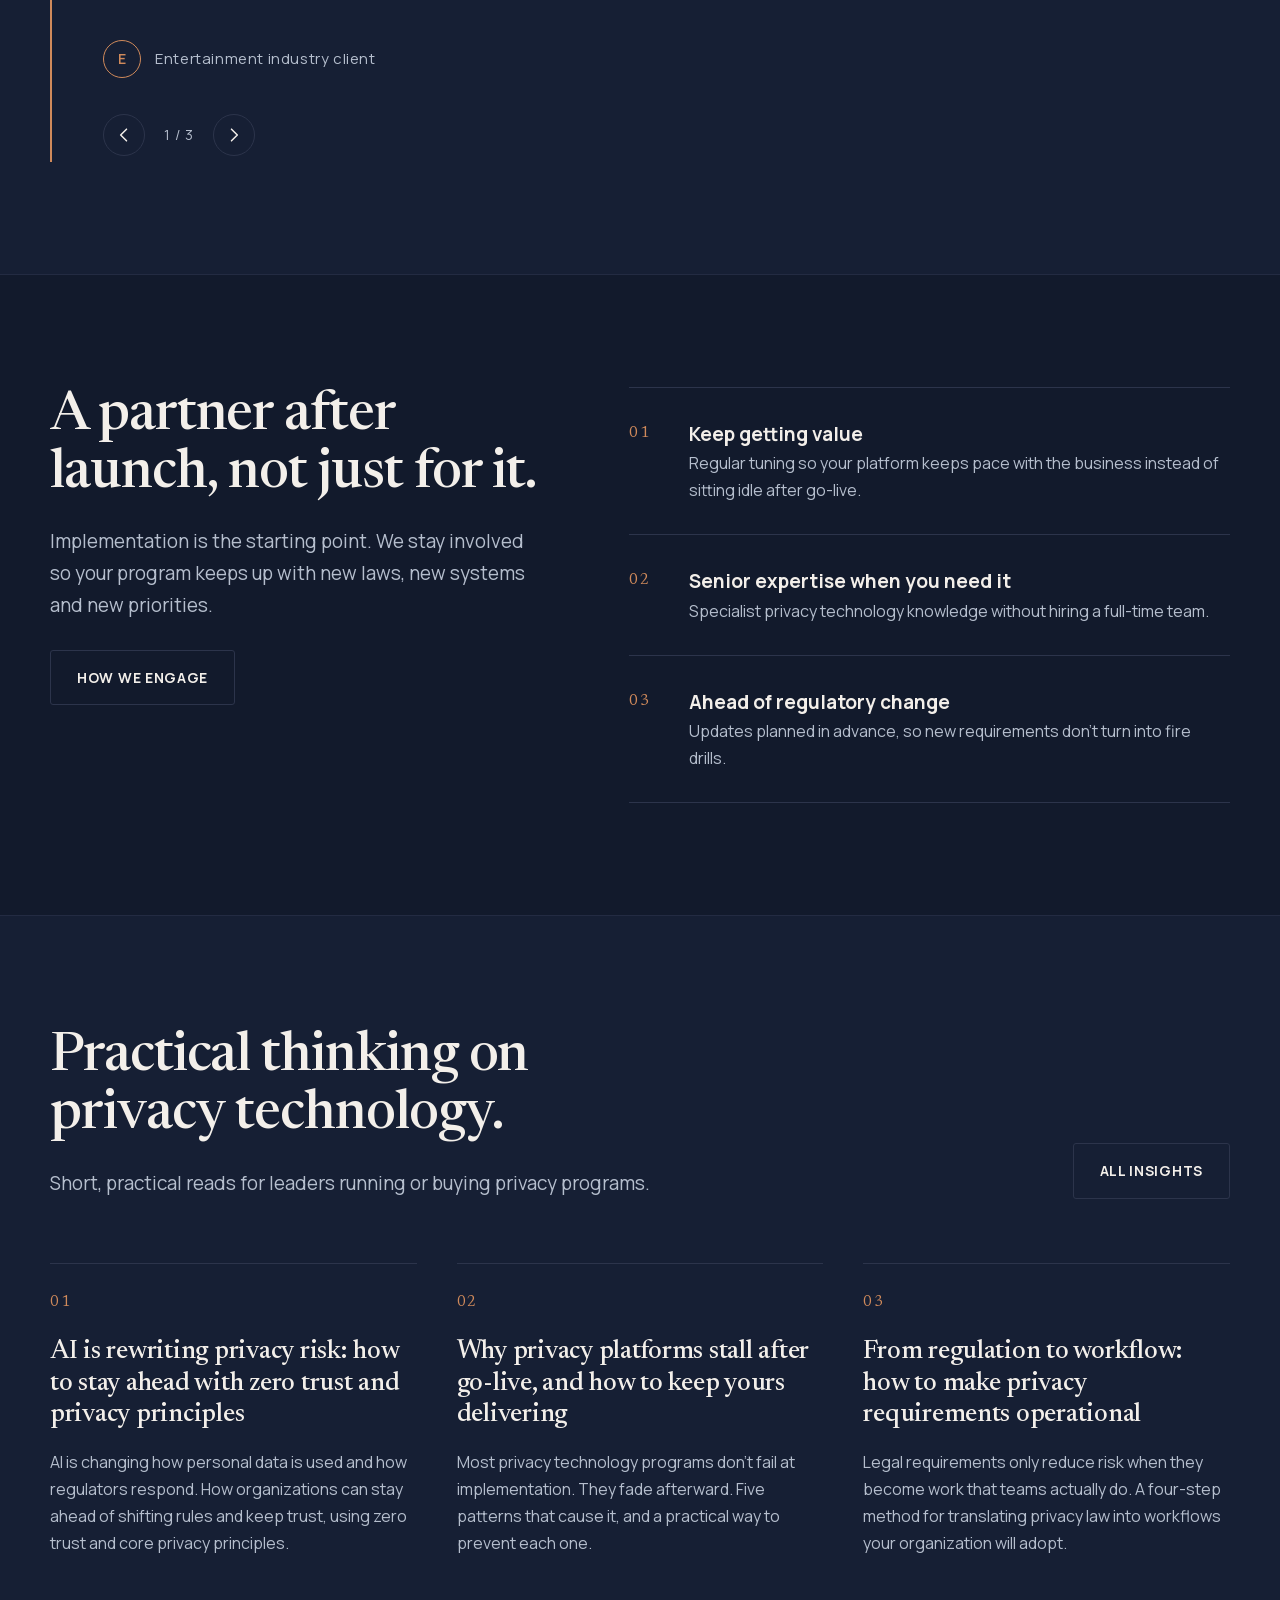
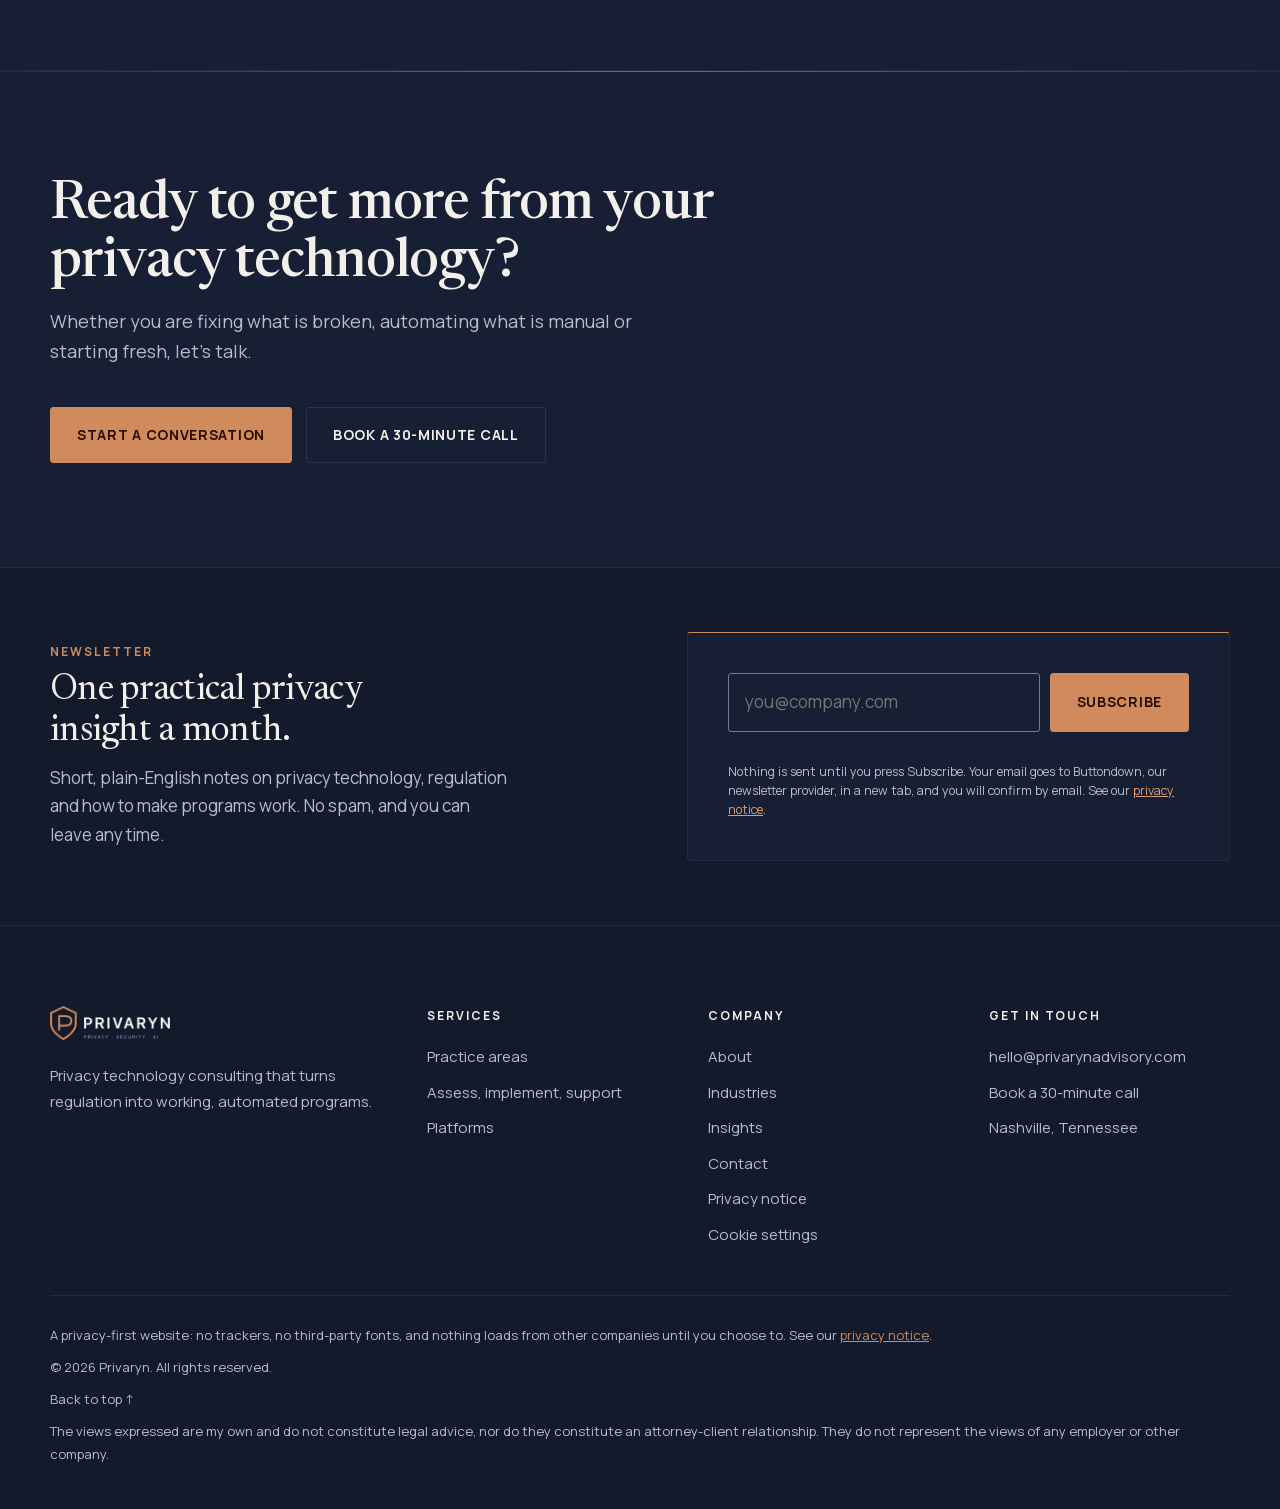
==== commit b8ae465f: "Add newsletter signup (Buttondown, double opt-in) and update privacy notice Co-Authored-By: Claude S" ====
--- a/index.html
+++ b/index.html
@@ -26,7 +26,7 @@
 <link rel="preload" href="fonts/manrope-latin.woff2" as="font" type="font/woff2" crossorigin>
 <link rel="preload" href="fonts/newsreader-latin.woff2" as="font" type="font/woff2" crossorigin>
 <script>document.documentElement.classList.add("js")</script>
-<link rel="stylesheet" href="styles.css?v=ff5f8d9f">
+<link rel="stylesheet" href="styles.css?v=14aa545e">
 <script type="application/ld+json">{"@context": "https://schema.org", "@type": "FAQPage", "mainEntity": [{"@type": "Question", "name": "Do we need to already own a privacy platform?", "acceptedAnswer": {"@type": "Answer", "text": "Not necessarily. Many clients already own a platform and need it configured, automated or brought back in line with how the business runs. Others need help evaluating options and implementing one from the start. We work in both situations."}}, {"@type": "Question", "name": "Which privacy technology platforms and tools do you work with?", "acceptedAnswer": {"@type": "Answer", "text": "OneTrust, BigID, Securiti and Microsoft Purview, as well as homegrown solutions, such as an in-house tool or process your team has already built. Our approach is the same across platforms: design the process first, then configure the technology to support it."}}, {"@type": "Question", "name": "How does an engagement start?", "acceptedAnswer": {"@type": "Answer", "text": "With a conversation about how your organization actually works. From there we assess your current program and tools, then design a program that fits your processes, your people and your technology."}}, {"@type": "Question", "name": "Which privacy laws and regulations do you cover?", "acceptedAnswer": {"@type": "Answer", "text": "We translate U.S. and global privacy regulations, including GDPR and the growing set of U.S. state privacy laws, into practical workflows and platform configuration, and we plan updates as requirements change."}}, {"@type": "Question", "name": "Do you provide legal advice?", "acceptedAnswer": {"@type": "Answer", "text": "No. We design and implement privacy technology and operating processes, and we work alongside your legal and privacy counsel. Nothing on this site is legal advice."}}, {"@type": "Question", "name": "Can you support us after go-live?", "acceptedAnswer": {"@type": "Answer", "text": "Yes. Implementation is the starting point. We stay involved to tune the platform, keep your program current with new laws and systems, and bring in senior expertise when you need it."}}, {"@type": "Question", "name": "How do you work with our existing teams?", "acceptedAnswer": {"@type": "Answer", "text": "Alongside them. Our work is senior and hands-on, and we design around the way your teams already operate so the program is adopted and keeps running after we step back."}}, {"@type": "Question", "name": "How is an engagement scoped and priced?", "acceptedAnswer": {"@type": "Answer", "text": "It depends on what you need. You can start with a single assessment, bring us in to design and build, or keep us close as your program grows. Start a conversation and we will recommend a scope that fits."}}]}</script>
 <script type="application/ld+json">{"@context": "https://schema.org", "@type": "ProfessionalService", "name": "Privaryn", "url": "https://privarynadvisory.com/", "logo": "https://privarynadvisory.com/apple-touch-icon.png", "image": "https://privarynadvisory.com/og-image.png", "description": "Privaryn is a privacy technology consultancy. We work with executive teams to design, build and run privacy programs and compliance with global privacy laws and regulations.", "founder": {"@type": "Person", "name": "Dev Sareen", "jobTitle": "Founder"}, "address": {"@type": "PostalAddress", "addressLocality": "Nashville", "addressRegion": "TN", "addressCountry": "US"}}</script>
 <script type="application/ld+json">{"@context": "https://schema.org", "@type": "Person", "name": "Dev Sareen", "jobTitle": "Founder", "image": "https://privarynadvisory.com/dev-sareen.png", "url": "https://privarynadvisory.com/", "worksFor": {"@type": "Organization", "name": "Privaryn", "url": "https://privarynadvisory.com/"}, "alumniOf": {"@type": "CollegeOrUniversity", "name": "University of Georgia"}}</script>
@@ -276,7 +276,7 @@
 <div class="view" id="view-privacy" hidden>
   <div class="page-head"><div class="wrap">
     <h1>Privacy notice.</h1>
-    <p class="lead">Last updated November 25, 2026</p>
+    <p class="lead">Last updated November 26, 2026</p>
   </div></div>
   <section><div class="wrap legal">
     <h2>Who we are</h2>
@@ -285,6 +285,7 @@
     <ul>
       <li><strong>Information you send us.</strong> When you email us, including through the contact form, we receive your name, email address, company and anything you include in your message. If you use the contact form, your message is sent through Web3Forms, a form-handling service, which passes it to our email inbox. Nothing is loaded from Web3Forms until you press send, and this site does not store the message itself.</li>
       <li><strong>Technical information.</strong> Like most websites, our hosting provider automatically receives basic technical data such as your IP address, browser type and the pages you request, so the site can load. Fonts and other site files are served from our own site, so no other companies receive this data when you browse.</li>
+      <li><strong>Newsletter.</strong> If you subscribe to our newsletter, the sign-up form sends your email address to Buttondown, our newsletter provider, in a new tab, only when you press Subscribe. We use it to send you the newsletter, and you confirm by email before anything is sent. Every email includes an unsubscribe link, and you can also email us to be removed. Nothing is loaded from Buttondown until you submit the form.</li>
       <li><strong>Booking a call.</strong> If you choose to book a call, the link takes you to Calendly, a scheduling service, in a new tab. Calendly collects the details you enter there under its own privacy policy. Our site loads nothing from Calendly unless you click the link.</li>
       <li><strong>Links to other sites.</strong> Headlines in our Privacy news panel link to other publishers&rsquo; websites. Their own privacy practices apply once you click through.</li>
       <li><strong>Your cookie choice.</strong> We store your cookie preference in your browser so we don't ask again on every visit.</li>
@@ -296,7 +297,7 @@
     <h2>Cookies and similar technologies</h2>
     <p>This website does not currently use analytics or advertising cookies. It uses one strictly necessary browser storage entry to remember your cookie choice. If we add analytics in the future, it will stay off unless you accept it. You can change your choice at any time with the Cookie settings link in the footer.</p>
     <h2>Who we share it with</h2>
-    <p>We share information only with service providers that help us operate, such as our website host, email provider, our contact form provider Web3Forms and, if you book a call, our scheduling provider Calendly, and when required by law. These providers may process data outside your country; where required, we rely on appropriate safeguards for those transfers.</p>
+    <p>We share information only with service providers that help us operate, such as our website host, email provider, our contact form provider Web3Forms, our newsletter provider Buttondown and, if you book a call, our scheduling provider Calendly, and when required by law. These providers may process data outside your country; where required, we rely on appropriate safeguards for those transfers.</p>
     <h2>How long we keep it</h2>
     <p>We keep inquiry emails for as long as needed to respond and maintain a business relationship, and then delete them unless we need to keep them for legal or accounting reasons.</p>
     <h2>Your rights</h2>
@@ -317,6 +318,18 @@
     <div class="actions"><a class="btn dark" href="#contact">Start a conversation</a><a class="btn ghost" href="https://calendly.com/sareen-dev/30min" target="_blank" rel="noopener noreferrer" aria-label="Book a 30-minute call (opens Calendly in a new tab)">Book a 30-minute call</a></div>
   </div>
 </div>
+
+<section class="nl" aria-labelledby="nl-h">
+  <div class="wrap">
+    <div class="nl-copy"><p class="kicker">Newsletter</p><h2 id="nl-h">One practical privacy insight a month.</h2><p>Short, plain-English notes on privacy technology, regulation and how to make programs work. No spam, and you can leave any time.</p></div>
+    <form class="nl-form" action="https://buttondown.com/api/emails/embed-subscribe/privaryn" method="post" target="_blank">
+      <label for="nl-email" class="sr-only">Email address</label>
+      <div class="nl-row"><input id="nl-email" type="email" name="email" placeholder="you@company.com" autocomplete="email" required><button class="btn" type="submit">Subscribe</button></div>
+      <input type="hidden" value="1" name="embed">
+      <p class="nl-note">Nothing is sent until you press Subscribe. Your email goes to Buttondown, our newsletter provider, in a new tab, and you will confirm by email. See our <a href="#privacy">privacy notice</a>.</p>
+    </form>
+  </div>
+</section>
 
 <footer>
   <div class="wrap">
--- a/styles.css
+++ b/styles.css
@@ -392,3 +392,14 @@
 .res-card h2{font-size:26px;margin:0 0 10px;max-width:none;letter-spacing:-.01em}
 .cl-group h2{font-size:24px;margin:0 0 14px;max-width:none;letter-spacing:-.01em;line-height:1.2}
 @media print{.cl-group h2{color:#000;font-size:11.5pt;margin:0 0 3pt}.f-top .fh{display:none}}
+.nl{background:var(--bg);border-top:1px solid var(--line);padding:64px 0}
+.nl .wrap{display:grid;grid-template-columns:1.1fr 1fr;gap:40px;align-items:center}
+.nl h2{font-family:Newsreader,Georgia,serif;font-weight:400;font-size:clamp(26px,3.2vw,36px);line-height:1.15;margin:8px 0 10px}
+.nl-copy p{color:var(--muted);margin:0;max-width:46ch}
+.nl-copy .kicker{color:var(--accent);font-size:12px;font-weight:700;letter-spacing:.16em;text-transform:uppercase;margin:0}
+.nl-row{display:flex;gap:10px}
+.nl-row input{flex:1;min-width:0;background:var(--bg-2);border:1px solid var(--field);color:var(--text);font:inherit;padding:14px 16px;border-radius:3px}
+.nl-row input:focus{outline:2px solid var(--accent-2);outline-offset:2px}
+.nl-note{font-size:12.5px;line-height:1.55;color:var(--muted);margin:10px 0 0}
+.nl-note a{color:var(--accent-2)}
+@media(max-width:760px){.nl .wrap{grid-template-columns:1fr;gap:22px}.nl-row{flex-direction:column}}
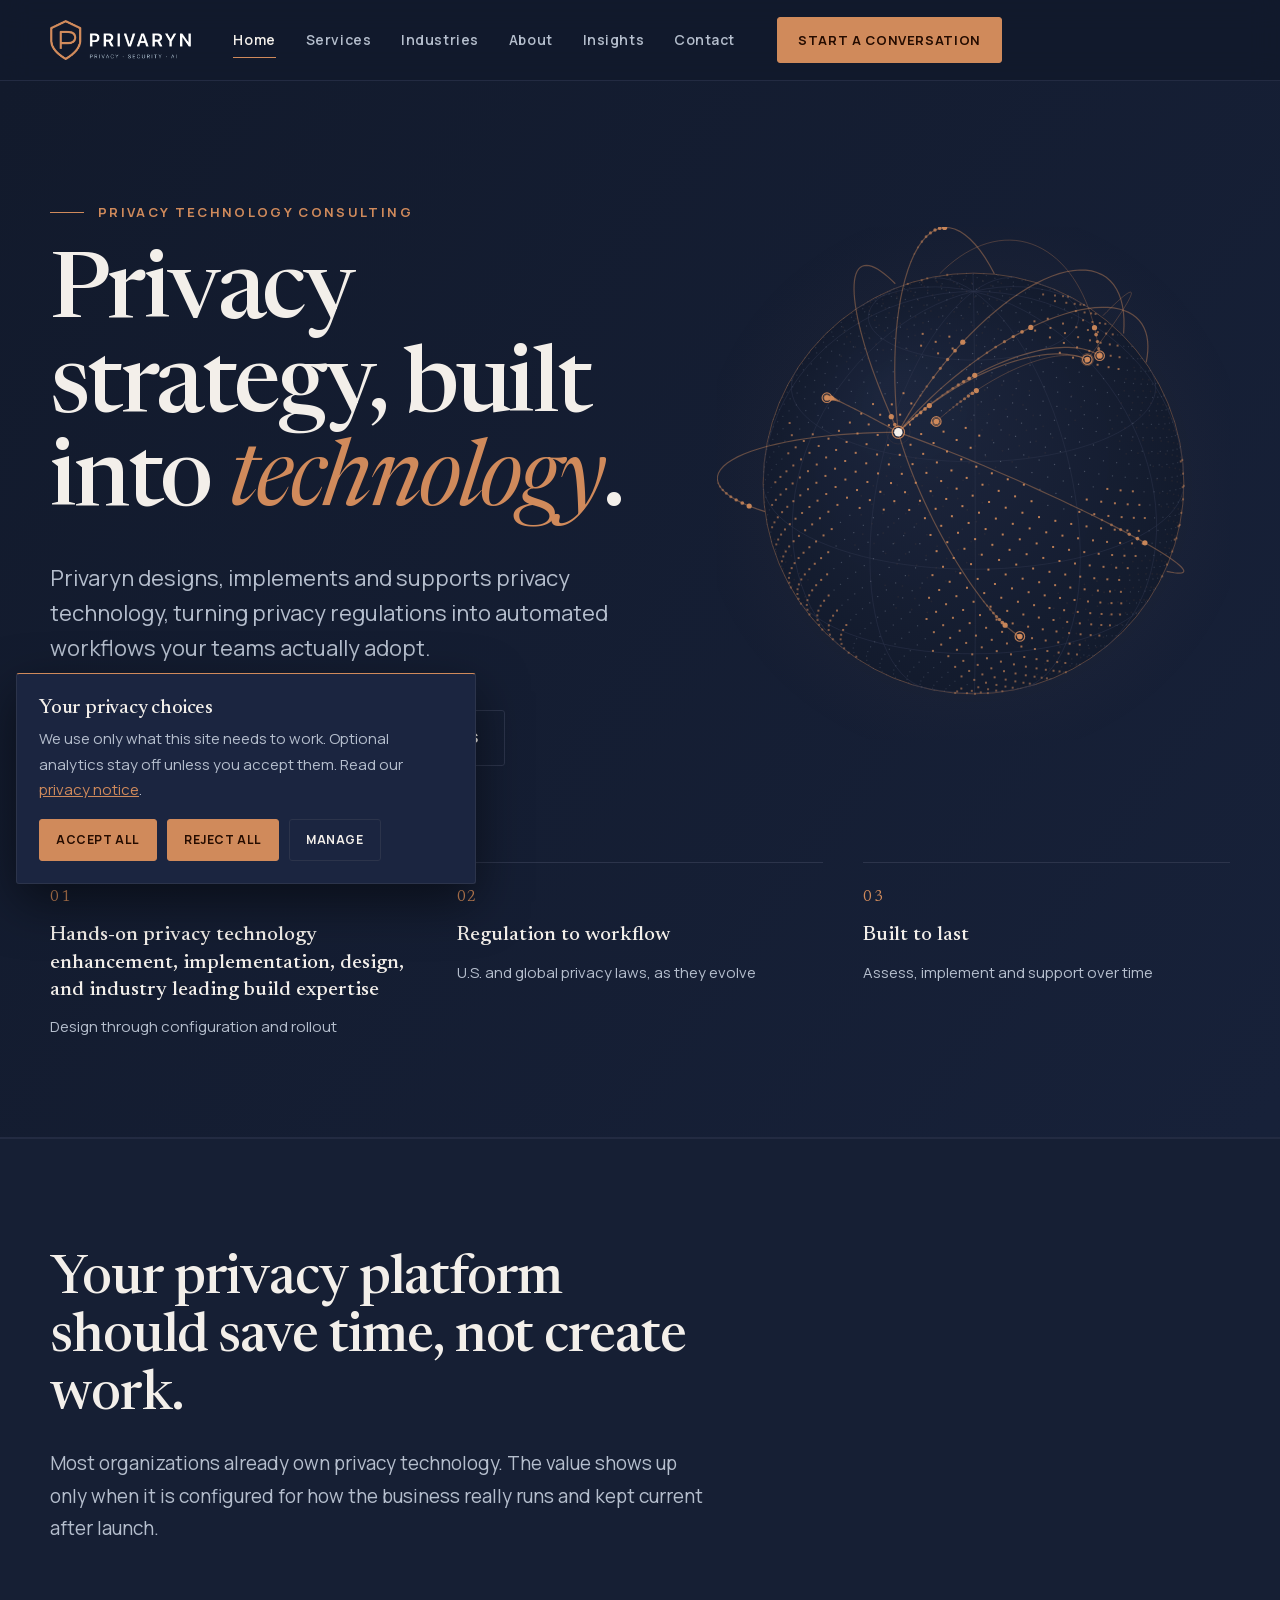
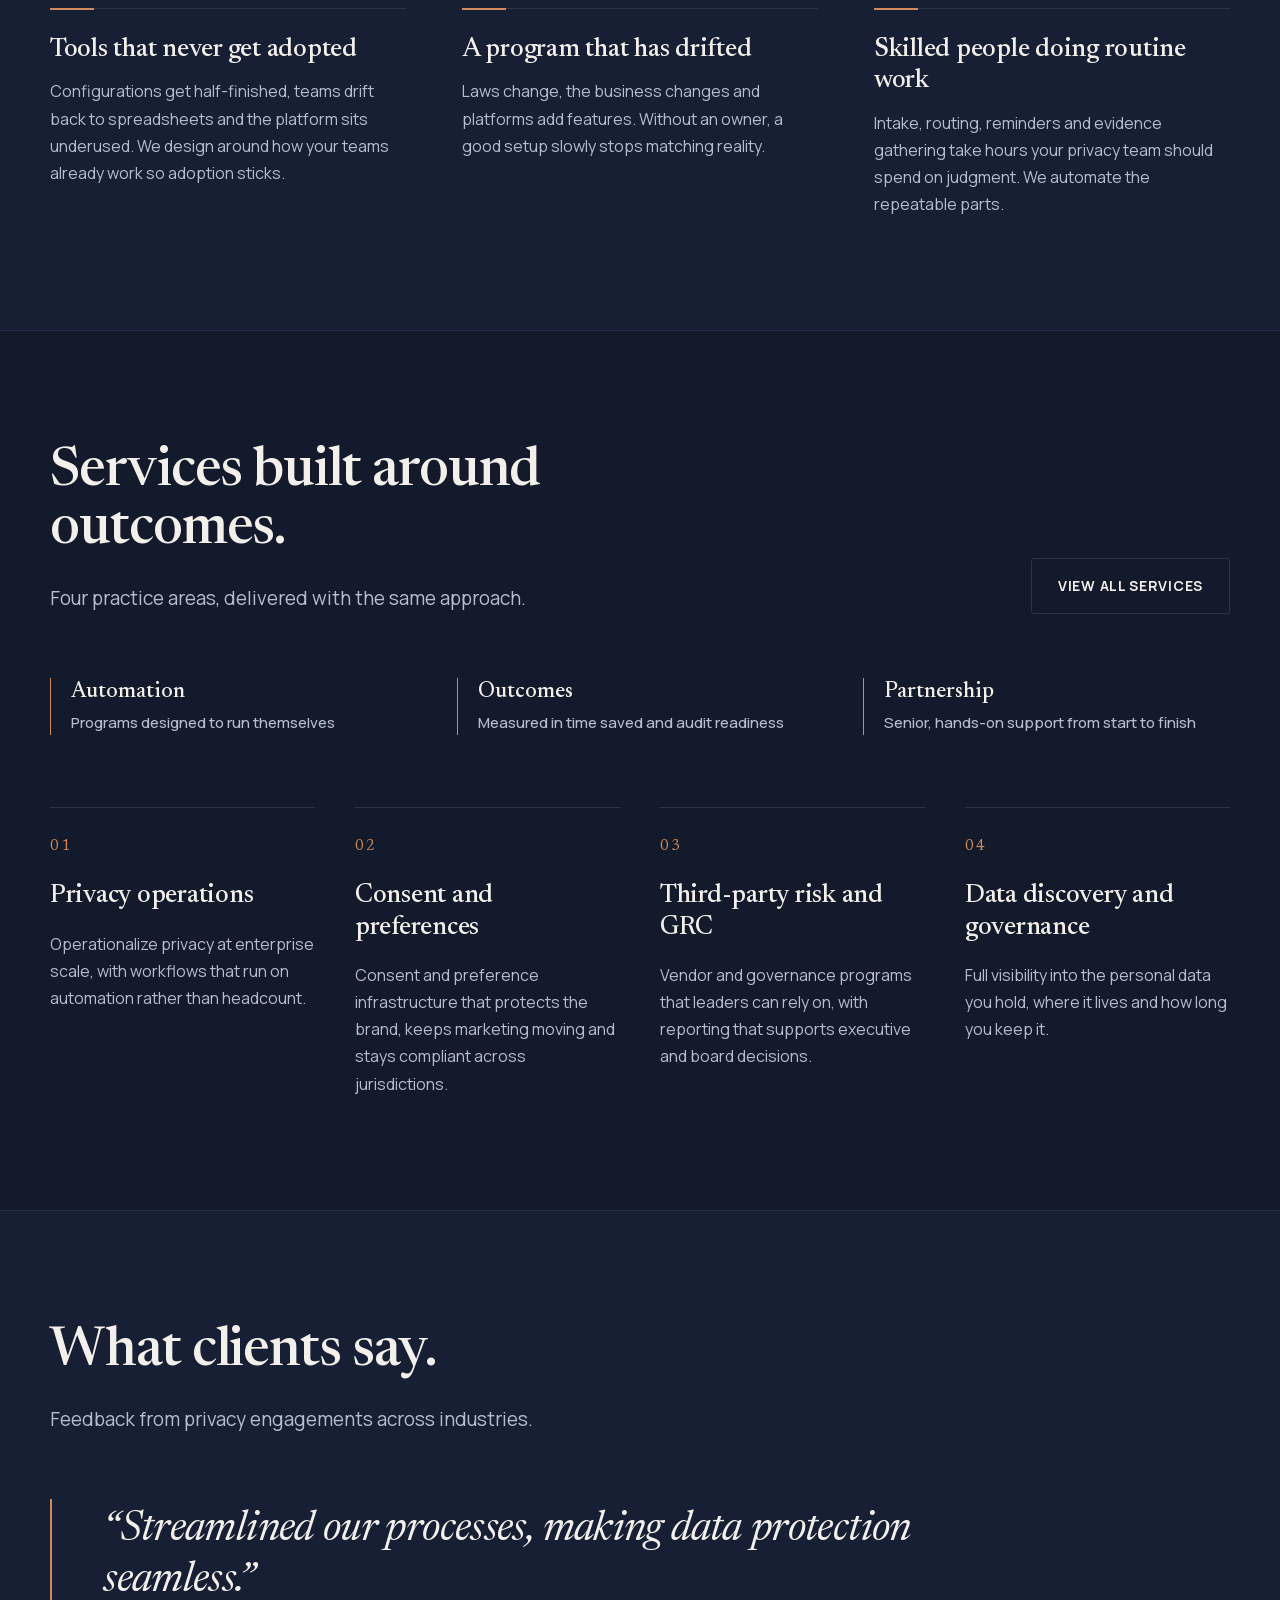
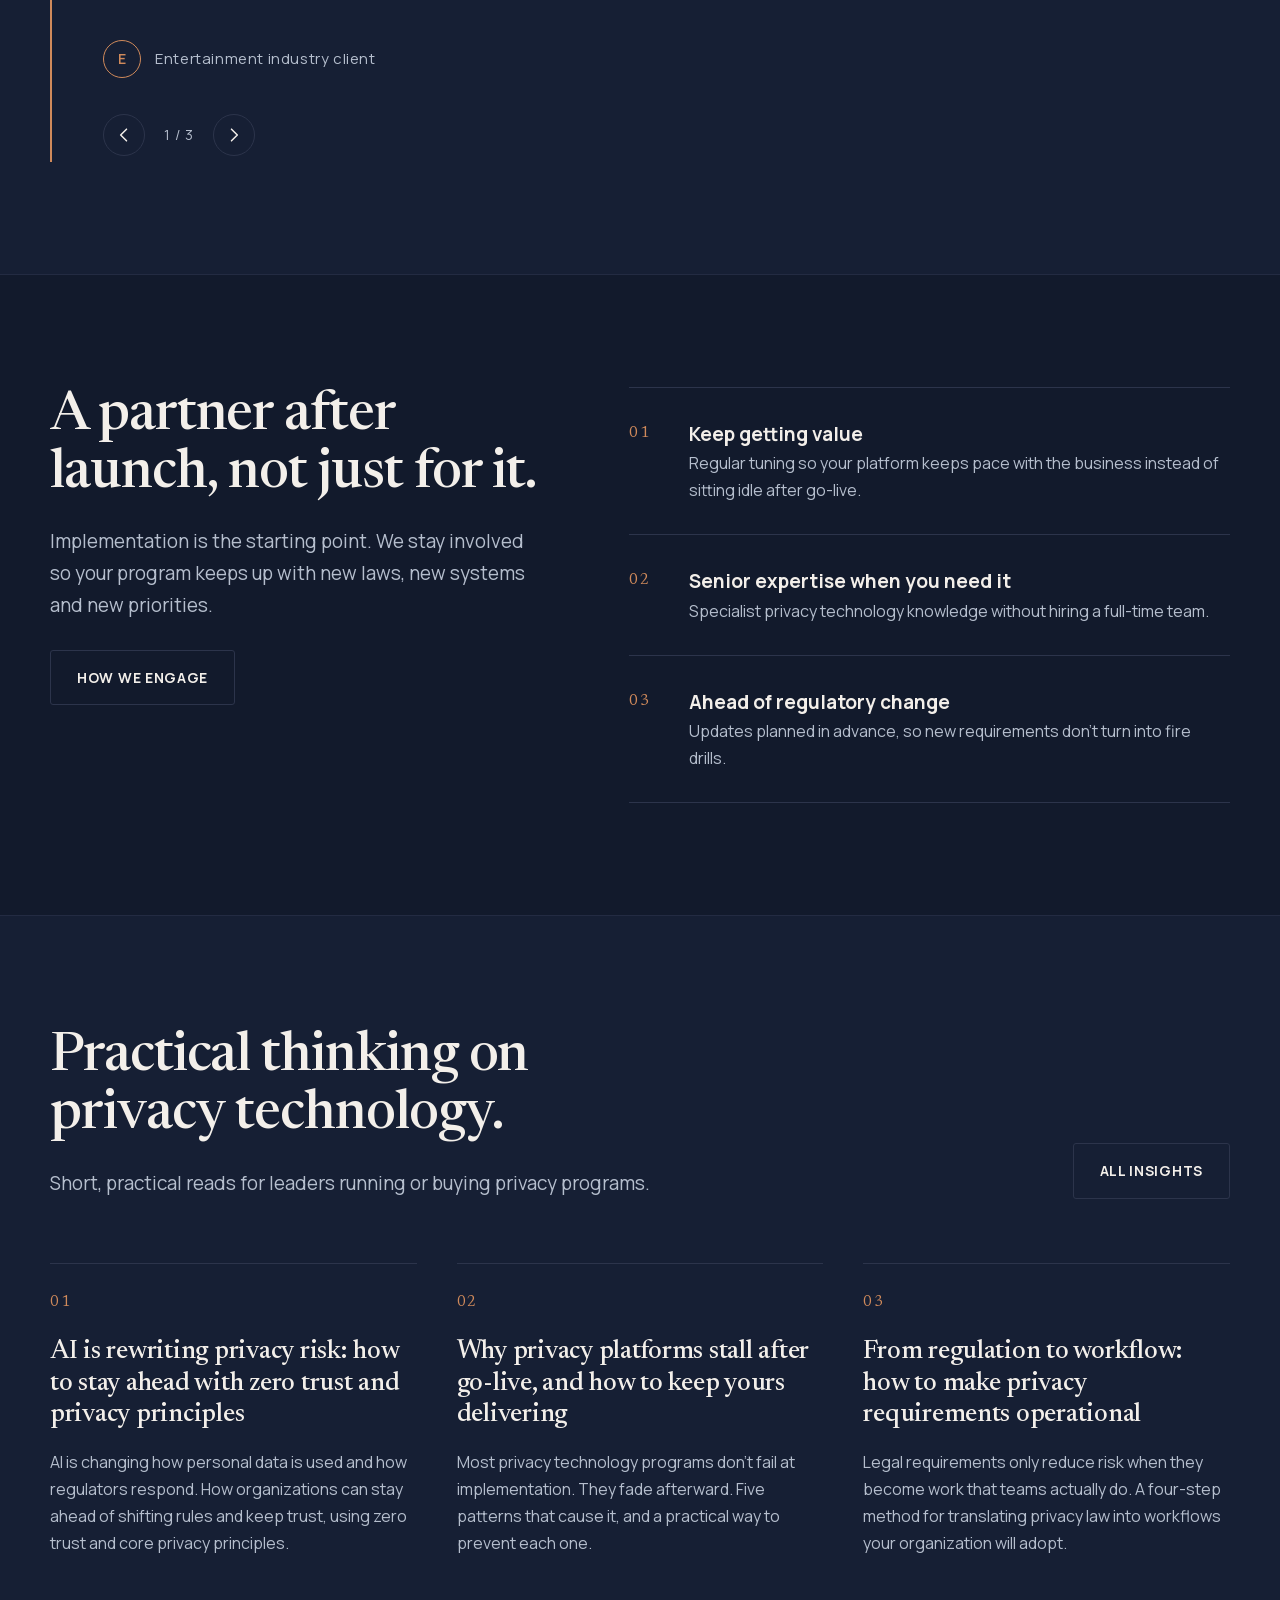
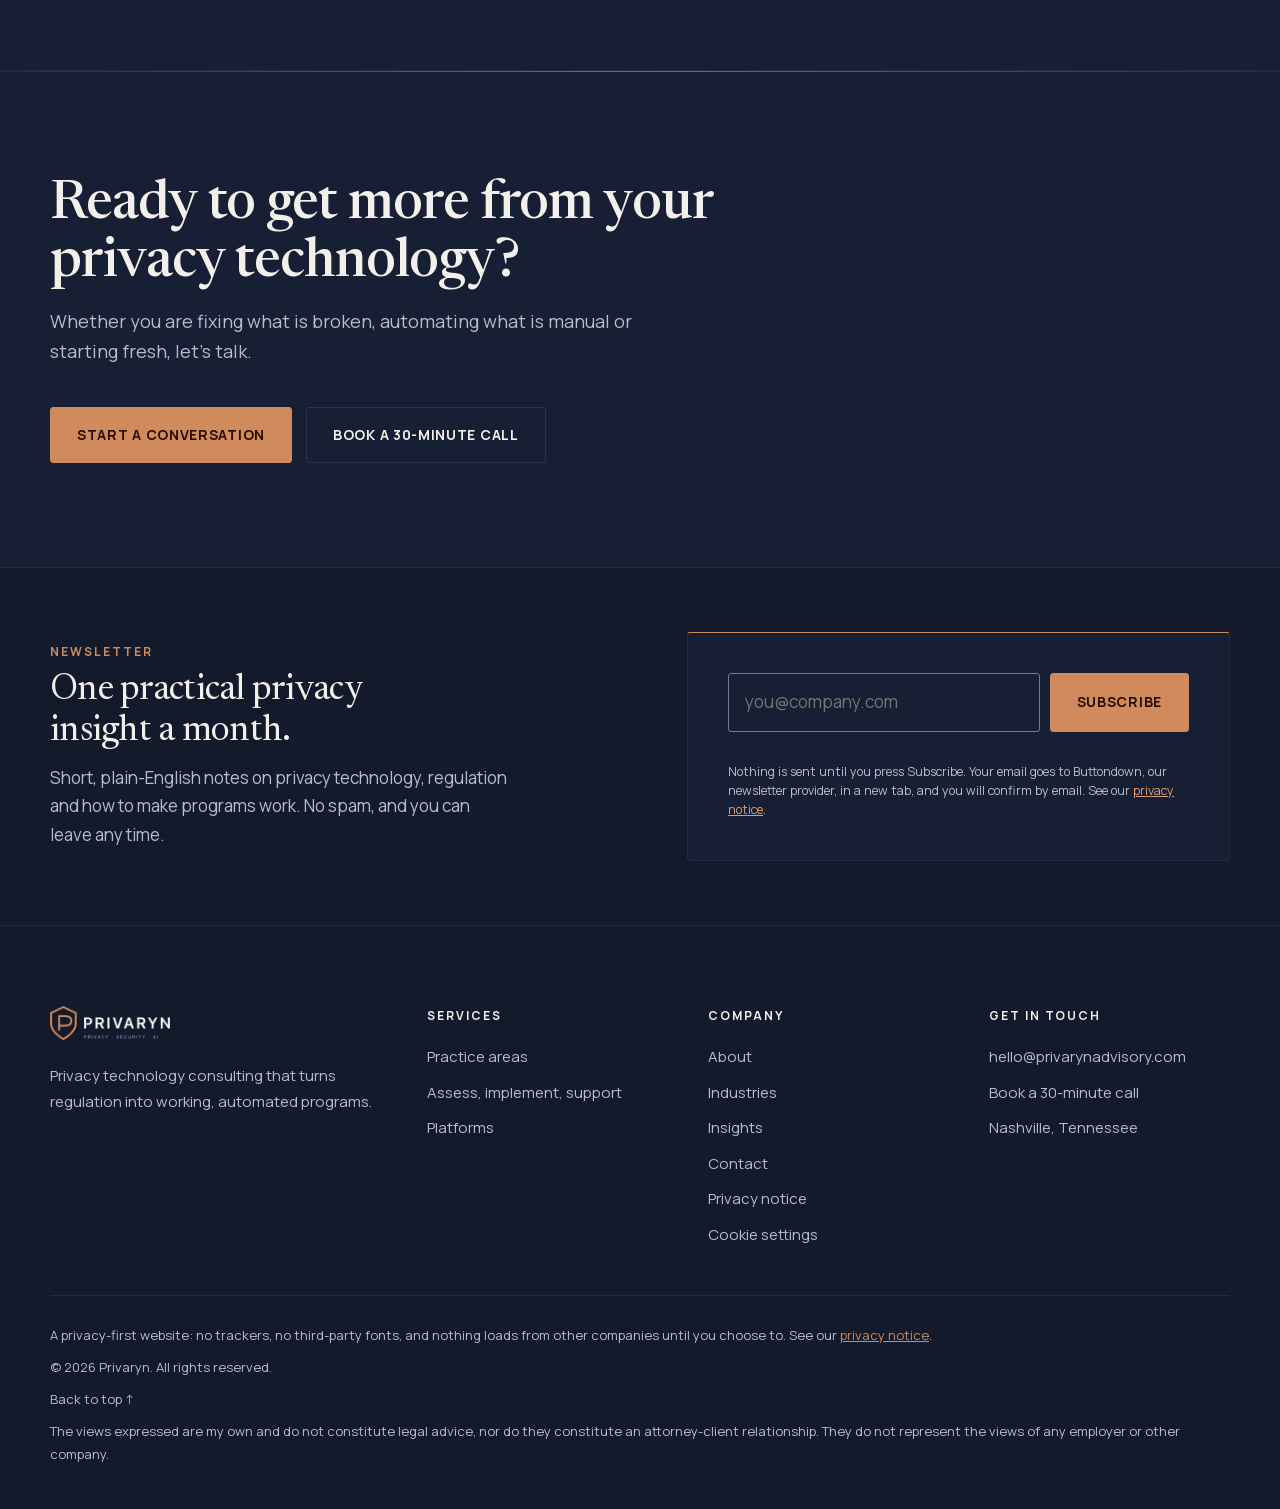
==== commit 2b27f658: "Make site anonymous: remove founder section, photo, name and founder structured data Co-Authored-By:" ====
--- a/index.html
+++ b/index.html
@@ -28,8 +28,7 @@
 <script>document.documentElement.classList.add("js")</script>
 <link rel="stylesheet" href="styles.css?v=14aa545e">
 <script type="application/ld+json">{"@context": "https://schema.org", "@type": "FAQPage", "mainEntity": [{"@type": "Question", "name": "Do we need to already own a privacy platform?", "acceptedAnswer": {"@type": "Answer", "text": "Not necessarily. Many clients already own a platform and need it configured, automated or brought back in line with how the business runs. Others need help evaluating options and implementing one from the start. We work in both situations."}}, {"@type": "Question", "name": "Which privacy technology platforms and tools do you work with?", "acceptedAnswer": {"@type": "Answer", "text": "OneTrust, BigID, Securiti and Microsoft Purview, as well as homegrown solutions, such as an in-house tool or process your team has already built. Our approach is the same across platforms: design the process first, then configure the technology to support it."}}, {"@type": "Question", "name": "How does an engagement start?", "acceptedAnswer": {"@type": "Answer", "text": "With a conversation about how your organization actually works. From there we assess your current program and tools, then design a program that fits your processes, your people and your technology."}}, {"@type": "Question", "name": "Which privacy laws and regulations do you cover?", "acceptedAnswer": {"@type": "Answer", "text": "We translate U.S. and global privacy regulations, including GDPR and the growing set of U.S. state privacy laws, into practical workflows and platform configuration, and we plan updates as requirements change."}}, {"@type": "Question", "name": "Do you provide legal advice?", "acceptedAnswer": {"@type": "Answer", "text": "No. We design and implement privacy technology and operating processes, and we work alongside your legal and privacy counsel. Nothing on this site is legal advice."}}, {"@type": "Question", "name": "Can you support us after go-live?", "acceptedAnswer": {"@type": "Answer", "text": "Yes. Implementation is the starting point. We stay involved to tune the platform, keep your program current with new laws and systems, and bring in senior expertise when you need it."}}, {"@type": "Question", "name": "How do you work with our existing teams?", "acceptedAnswer": {"@type": "Answer", "text": "Alongside them. Our work is senior and hands-on, and we design around the way your teams already operate so the program is adopted and keeps running after we step back."}}, {"@type": "Question", "name": "How is an engagement scoped and priced?", "acceptedAnswer": {"@type": "Answer", "text": "It depends on what you need. You can start with a single assessment, bring us in to design and build, or keep us close as your program grows. Start a conversation and we will recommend a scope that fits."}}]}</script>
-<script type="application/ld+json">{"@context": "https://schema.org", "@type": "ProfessionalService", "name": "Privaryn", "url": "https://privarynadvisory.com/", "logo": "https://privarynadvisory.com/apple-touch-icon.png", "image": "https://privarynadvisory.com/og-image.png", "description": "Privaryn is a privacy technology consultancy. We work with executive teams to design, build and run privacy programs and compliance with global privacy laws and regulations.", "founder": {"@type": "Person", "name": "Dev Sareen", "jobTitle": "Founder"}, "address": {"@type": "PostalAddress", "addressLocality": "Nashville", "addressRegion": "TN", "addressCountry": "US"}}</script>
-<script type="application/ld+json">{"@context": "https://schema.org", "@type": "Person", "name": "Dev Sareen", "jobTitle": "Founder", "image": "https://privarynadvisory.com/dev-sareen.png", "url": "https://privarynadvisory.com/", "worksFor": {"@type": "Organization", "name": "Privaryn", "url": "https://privarynadvisory.com/"}, "alumniOf": {"@type": "CollegeOrUniversity", "name": "University of Georgia"}}</script>
+<script type="application/ld+json">{"@context": "https://schema.org", "@type": "ProfessionalService", "name": "Privaryn", "url": "https://privarynadvisory.com/", "logo": "https://privarynadvisory.com/apple-touch-icon.png", "image": "https://privarynadvisory.com/og-image.png", "description": "Privaryn is a privacy technology consultancy. We work with executive teams to design, build and run privacy programs and compliance with global privacy laws and regulations.", "address": {"@type": "PostalAddress", "addressLocality": "Nashville", "addressRegion": "TN", "addressCountry": "US"}}</script>
 </head>
 <body>
 <button type="button" class="skip" onclick="var m=document.querySelector('main');m.setAttribute('tabindex','-1');m.focus();">Skip to main content</button>
@@ -209,18 +208,16 @@
   <section>
     <div class="wrap about">
       <div>
-        <h2>Meet the founder.</h2>
-        <p>Dev Sareen leads Privaryn. He is a data privacy executive advisor with deep, hands-on experience in privacy technology, and a track record of partnering with senior leaders to turn regulatory complexity into clear strategy.</p>
-        <p>He has worked directly with executive clients, including Fortune 500 organizations, to build enterprise privacy strategy and to design and deliver sophisticated compliance programs aligned with global privacy laws and regulations.</p>
+        <h2>Who we are.</h2>
+        <p>Privaryn is led by a data privacy executive advisor with deep, hands-on experience in privacy technology and a track record of partnering with senior leaders to turn regulatory complexity into clear strategy.</p>
+        <p>We have worked directly with executive clients, including Fortune 500 organizations, to build enterprise privacy strategy and to design and deliver sophisticated compliance programs aligned with global privacy laws and regulations.</p>
         <p>Every engagement starts with how your organization actually works. From there, we design a privacy program that fits your business, your leadership priorities and your technology landscape.</p>
       </div>
       <div class="about-side">
-      <figure class="founder"><img src="dev-sareen.png" alt="Dev Sareen, founder of Privaryn" width="168" height="192" loading="lazy" decoding="async"><figcaption><strong>Dev Sareen</strong><span>Founder, Privaryn</span></figcaption></figure>
       <div class="fact">
         <div><p><strong>Focus</strong><span>Privacy technology design, implementation and support</span></p></div>
         <div><p><strong>Platforms</strong><span>OneTrust, BigID, Securiti, Microsoft Purview and homegrown solutions</span></p></div>
         <div><p><strong>Regulations</strong><span>U.S. and global privacy regulations</span></p></div>
-        <div><p><strong>Education</strong><span>BBA, Management Information Systems, University of Georgia, Terry College of Business</span></p></div>
         <div><p><strong>Location</strong><span>Nashville, Tennessee</span></p></div>
       </div>
       </div>
